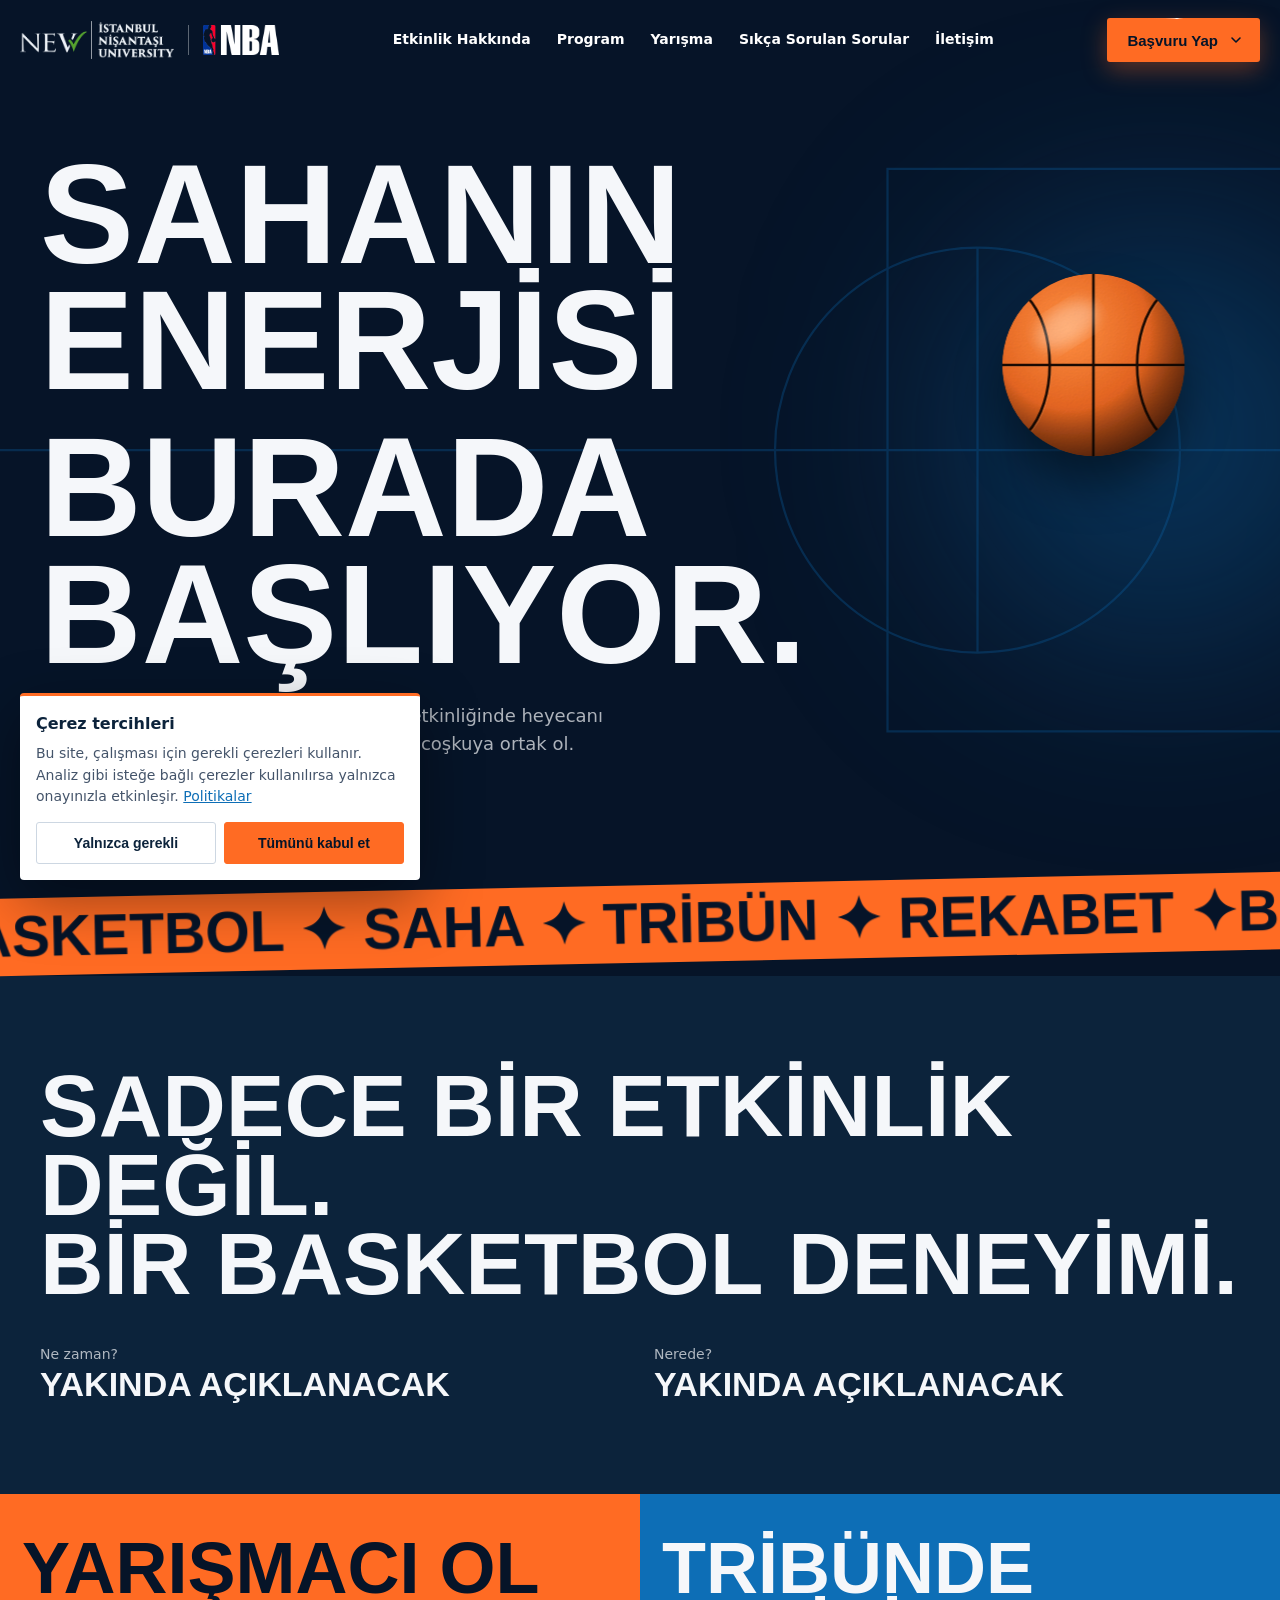
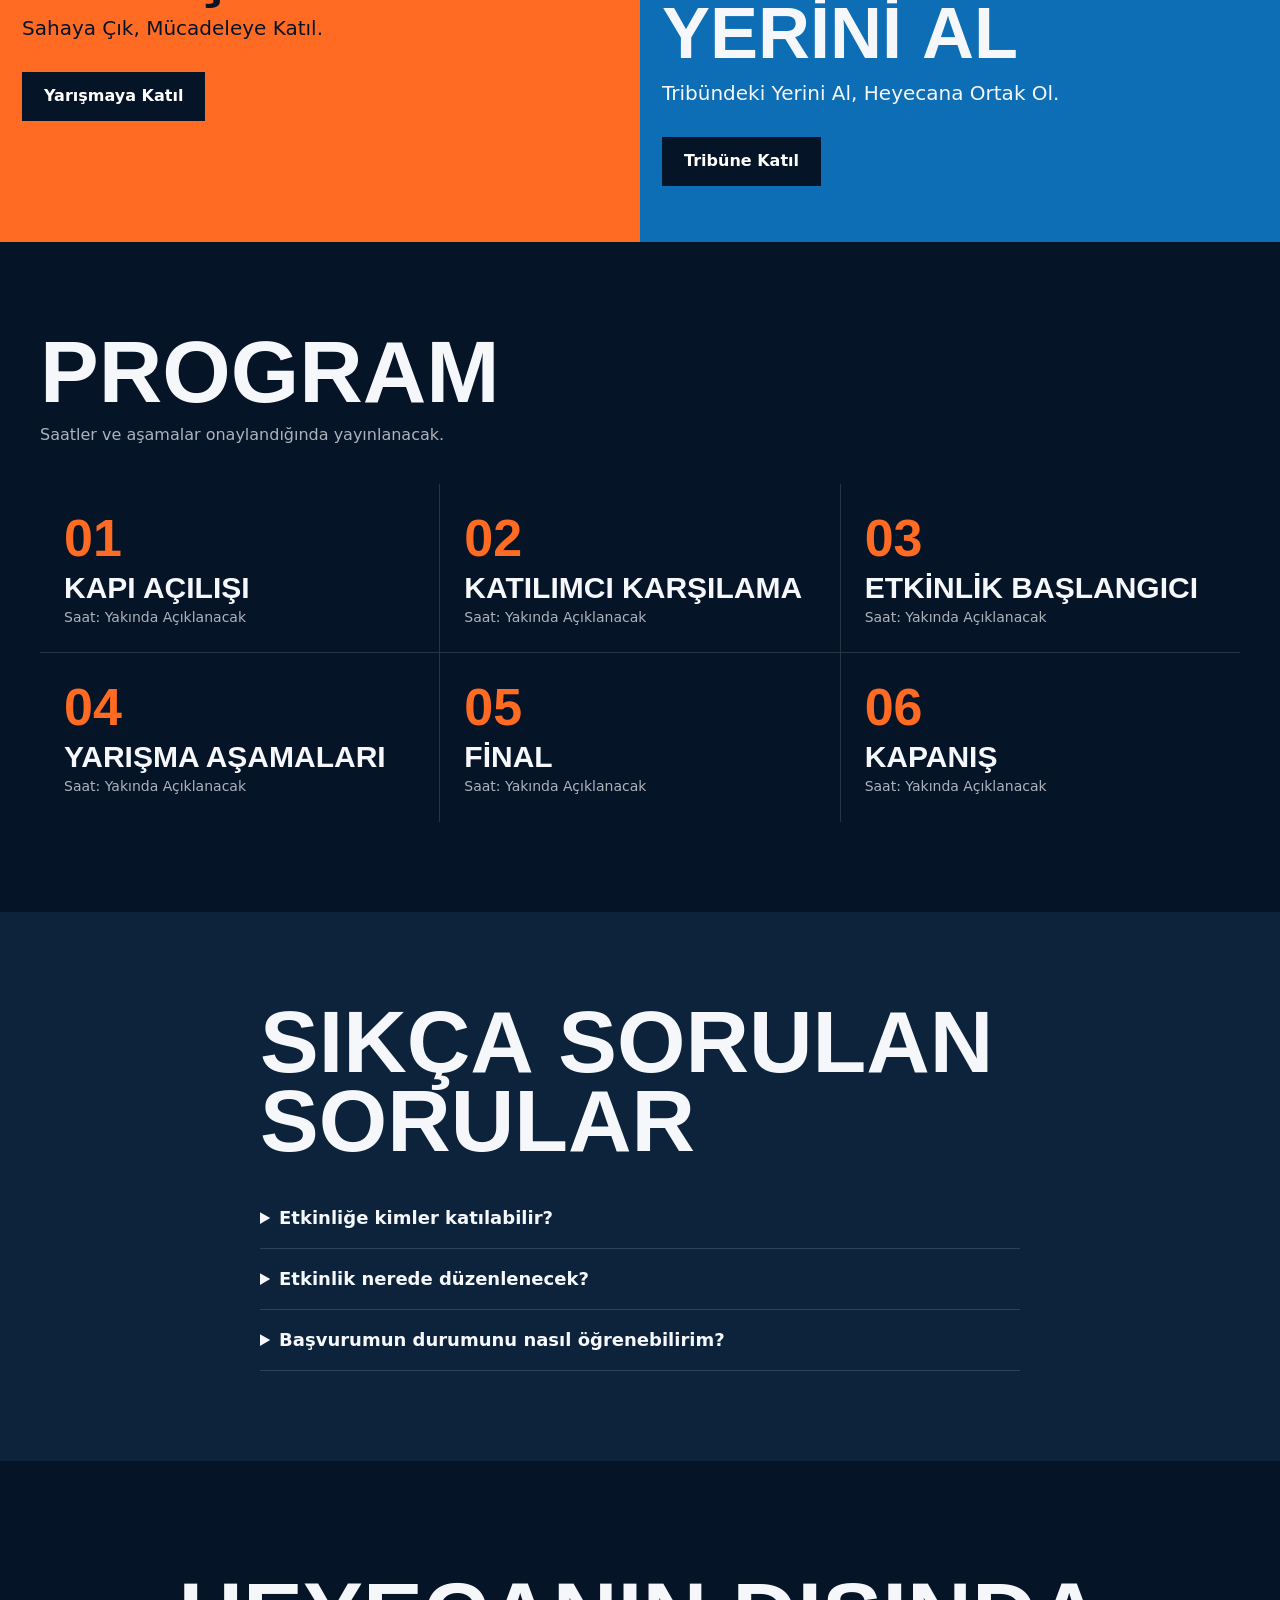
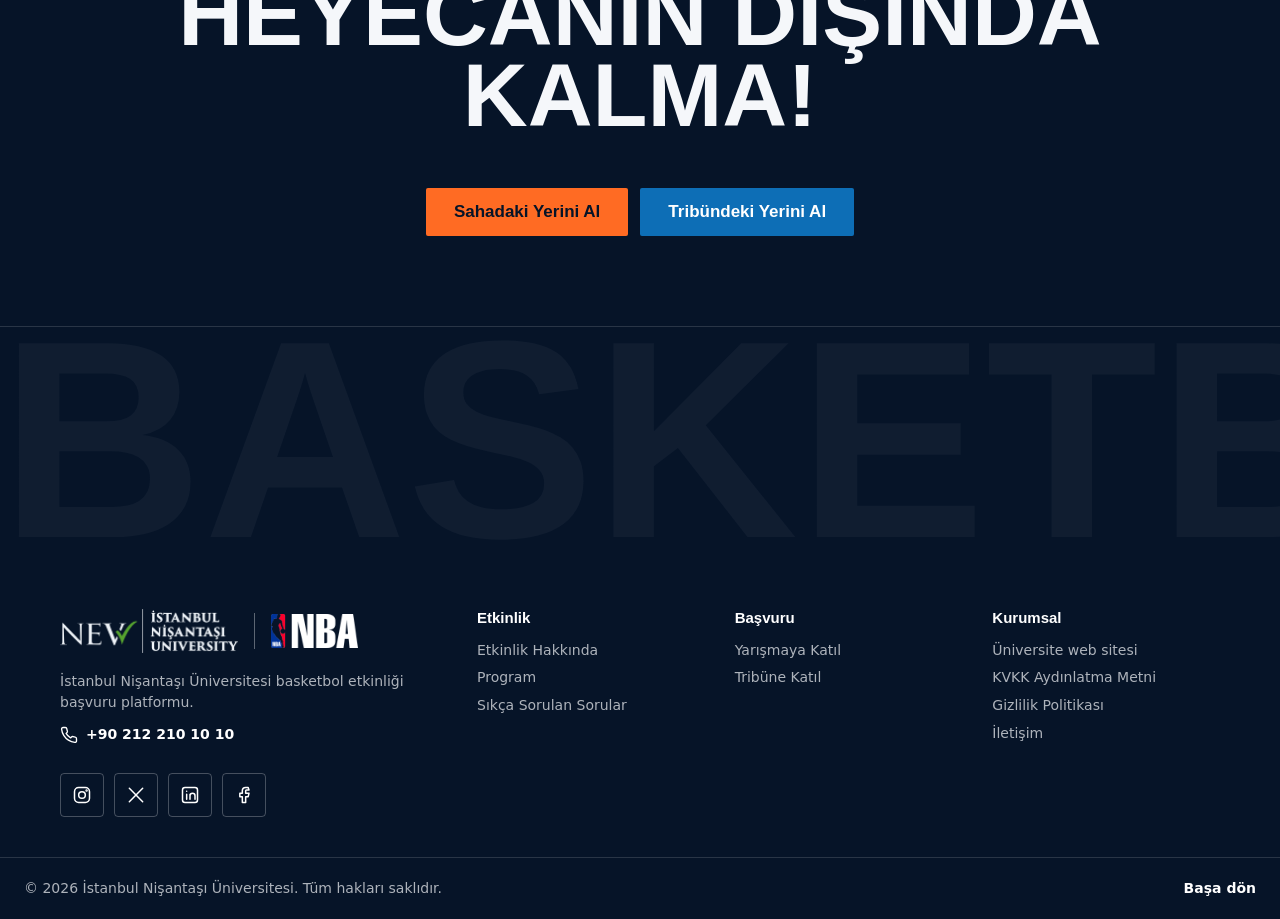
==== index.html @ cd094ea5 "Update index.html" ====
<!DOCTYPE html>
<html lang="tr">
  <head>
    <meta charset="utf-8">
    <meta name="viewport" content="width=device-width, initial-scale=1, viewport-fit=cover">
    <meta name="referrer" content="strict-origin-when-cross-origin">
    <meta http-equiv="Content-Security-Policy" content="default-src 'self'; base-uri 'self'; form-action 'self'; object-src 'none'; img-src 'self' data:; font-src 'self' data: https://fonts.gstatic.com; style-src 'self' 'unsafe-inline' https://fonts.googleapis.com; script-src 'self'; connect-src 'self'; upgrade-insecure-requests">
    <title>Nişantaşı Basketbol Etkinliği — Önizleme</title>
    <link rel="stylesheet" href="https://fonts.googleapis.com/css2?family=Barlow+Condensed:wght@700;800&family=Inter:wght@400;600&display=swap">
    <link rel="stylesheet" href="onizleme.css">
  </head>
  <body>
    <!-- Sayfa acilis animasyonu -->
    <div id="intro-loader" role="status" aria-live="polite">
      <div class="intro-content">
        <div class="intro-logos" aria-label="İstanbul Nişantaşı Üniversitesi ve NBA">
          <img data-lg="nu" alt="İstanbul Nişantaşı Üniversitesi">
          <span class="sep" aria-hidden="true"></span>
          <img data-lg="nba" alt="NBA">
        </div>
        <div id="intro-ball-stage"></div>
        <div class="intro-progress" aria-hidden="true"><span></span></div>
      </div>
    </div>
    <div id="pb"></div>
    <!-- Ust menu, logolar ve navigasyon -->
    <header id="h">
      <div class="brands"><a href="#" class="logo"><img src="[data-uri]" alt="İstanbul Nişantaşı Üniversitesi"></a><span class="sep" aria-hidden="true"></span><img class="nbal" src="[data-uri]" alt="NBA logosu"></div>
      <nav aria-label="Ana menü"><a href="#hakkinda">Etkinlik Hakkında</a><a href="#program">Program</a><a href="#katilim">Yarışma</a><a href="#sss">Sıkça Sorulan Sorular</a><a href="#iletisim">İletişim</a></nav>
      <div class="cta-w"><button class="cta-h" id="ch" aria-haspopup="true" aria-expanded="false">Başvuru Yap
        <svg viewBox="0 0 24 24" aria-hidden="true">
          <path d="m6 9 6 6 6-6"/>
        </svg></button>
        <div class="cta-m" id="cm" role="menu"><a href="#" role="menuitem" data-open="y"><b>Yarışmacı</b><span>Takımınla sahaya çık</span></a><a href="#" role="menuitem" data-open="t"><b>Tribün</b><span>Heyecana ortak ol</span></a></div>
      </div><button class="mb" id="mb" aria-label="Menüyü aç" aria-expanded="false">☰</button>
    </header>
    <div id="m"><a href="#hakkinda">Etkinlik Hakkında</a><a href="#program">Program</a><a href="#katilim">Yarışma</a><a href="#sss">Sıkça Sorulan Sorular</a><a href="#iletisim">İletişim</a>
      <div class="mcta"><a href="#" class="btn or" data-open="y">Yarışmaya Katıl</a><a href="#" class="btn bl" data-open="t">Tribüne Katıl</a></div>
    </div>
    <main>
      <!-- Hero alani ve ana basvuru cagirilari -->
      <section class="hero">
        <img class="hero-banner" src="./assets/basketball-banner.png" alt="" aria-hidden="true">
        <svg class="court" viewBox="0 0 1200 800" preserveAspectRatio="xMidYMid slice" fill="none" stroke="#0D6EB6" stroke-width="2" aria-hidden="true">
          <circle cx="900" cy="400" r="180"/>
          <path d="M0 400H1200M900 220V580M1200 150H820V650H1200"/>
        </svg>
        <div class="glow"></div>
        <div class="ball" id="ball" aria-hidden="true">
          <svg viewBox="0 0 200 200" width="100%" height="100%">
            <defs>
              <clipPath id="bc">
                <circle cx="100" cy="100" r="96"/>
              </clipPath>
              <radialGradient id="bgr" cx=".36" cy=".3" r=".85">
                <stop offset="0" stop-color="#f4893f"/>
                <stop offset=".5" stop-color="#d9601f"/>
                <stop offset="1" stop-color="#8c360b"/>
              </radialGradient>
              <radialGradient id="bsh" cx=".38" cy=".32" r=".78">
                <stop offset=".55" stop-color="#000" stop-opacity="0"/>
                <stop offset="1" stop-color="#000" stop-opacity=".62"/>
              </radialGradient>
              <filter id="peb" x="0" y="0" width="1" height="1">
                <feTurbulence type="fractalNoise" baseFrequency=".95" numOctaves="2" seed="3" result="n"/>
                <feDiffuseLighting in="n" surfaceScale="1.6" lighting-color="#fff" result="l">
                  <feDistantLight azimuth="225" elevation="58"/>
                </feDiffuseLighting>
                <feComposite in="l" in2="SourceGraphic" operator="arithmetic" k1="1.3" k2="0" k3="0" k4="0"/>
              </filter>
              <filter id="bbl"><feGaussianBlur stdDeviation="7"/></filter>
              <g id="sm" fill="none" stroke-linecap="round">
                <path d="M4 100H196M100 4V196M30 28C62 62 62 138 30 172M170 28C138 62 138 138 170 172"/>
              </g>
            </defs>
            <g clip-path="url(#bc)">
              <g id="bs">
                <circle cx="100" cy="100" r="96" fill="url(#bgr)" filter="url(#peb)"/>
                <use href="#sm" stroke="rgba(255,170,110,.25)" stroke-width="1.2" transform="translate(1.6 1.6)"/>
                <use href="#sm" stroke="#190a03" stroke-width="2.8"/>
              </g>
              <circle cx="100" cy="100" r="96" fill="url(#bsh)"/>
              <ellipse cx="72" cy="58" rx="36" ry="20" transform="rotate(-32 72 58)" fill="#fff" opacity=".3" filter="url(#bbl)"/>
            </g>
          </svg>
        </div>
        <div class="in">
          <h1><span><i>Sahanın enerjisi</i></span><span><i>burada başlıyor.</i></span></h1>
          <p class="sub">İstanbul Nişantaşı Üniversitesi basketbol etkinliğinde heyecanı paylaş, sahadaki yerini al veya tribündeki coşkuya ortak ol.</p>
          <div class="cta"><button class="btn or" data-open="y">Yarışmaya Katıl</button><button class="btn bl" data-open="t">Tribüne Katıl</button></div>
        </div>
      </section>
      <div class="mq" aria-hidden="true">
        <div id="mqt"></div>
      </div>
      <!-- Etkinlik bilgileri ve tarih/konum -->
      <section id="hakkinda" class="st" style="position:relative;overflow:hidden">
        <svg class="cl" viewBox="0 0 1200 600" preserveAspectRatio="xMidYMid slice" aria-hidden="true">
          <rect x="40" y="40" width="1120" height="520" pathLength="1600"/>
          <circle cx="600" cy="300" r="90" pathLength="1600"/>
          <path d="M600 40V560" pathLength="1600"/>
          <path d="M40 190H200V410H40M1160 190H1000V410H1160" pathLength="1600"/>
        </svg>
        <div class="in">
          <h2>Sadece bir etkinlik değil.<br>Bir basketbol deneyimi.</h2>
          <dl>
            <div>
              <dt>Ne zaman?</dt>
              <dd>Yakında Açıklanacak</dd>
            </div>
            <div>
              <dt>Nerede?</dt>
              <dd>Yakında Açıklanacak</dd>
            </div>
          </dl>
        </div>
      </section>
      <!-- Katilim secenekleri -->
      <section id="katilim" class="two"><a href="#" class="or" style="background:var(--hoop);color:var(--navy)" data-open="y">
        <h2>Yarışmacı ol</h2>
        <p>Sahaya Çık, Mücadeleye Katıl.</p><span class="b">Yarışmaya Katıl</span></a>
<a href="#" style="background:var(--brand)" data-open="t">
        <h2>Tribünde yerini al</h2>
        <p>Tribündeki Yerini Al, Heyecana Ortak Ol.</p><span class="b">Tribüne Katıl</span></a>
      </section>
      <!-- Etkinlik programi -->
      <section id="program">
        <div class="in">
          <h2>Program</h2>
          <p style="color:var(--mut);margin-top:12px">Saatler ve aşamalar onaylandığında yayınlanacak.</p>
          <ol id="tl"></ol>
        </div>
      </section>
      <!-- Sik sorulan sorular -->
      <section id="sss" class="st">
        <div class="in" style="max-width:760px">
          <h2 style="margin-bottom:28px">Sıkça sorulan sorular</h2>
          <details>
            <summary>Etkinliğe kimler katılabilir?</summary>
            <p>Katılım koşulları kesinleşince burada duyurulacak.</p>
          </details>
          <details>
            <summary>Etkinlik nerede düzenlenecek?</summary>
            <p>Yakında Açıklanacak.</p>
          </details>
          <details>
            <summary>Başvurumun durumunu nasıl öğrenebilirim?</summary>
            <p>Başvurunuzda verilen referans numarasıyla organizasyon ekibine ulaşabilirsiniz.</p>
          </details>
        </div>
      </section>
      <!-- Sayfa sonu basvuru cagirilari -->
      <section class="fin">
        <h2>Heyecanın dışında kalma!</h2>
        <div class="cta" style="justify-content:center;margin-top:30px"><button class="btn or" data-open="y">Sahadaki Yerini Al</button><button class="btn" style="background:var(--brand);color:#fff" data-open="t">Tribündeki Yerini Al</button></div>
      </section>
    </main>
    <!-- Iletisim, sosyal medya ve alt bilgi -->
    <footer id="iletisim">
      <p class="big" aria-hidden="true">Basketbol</p>
      <div class="fg">
        <div>
          <div class="fbrand"><img data-lg="nu" alt="İstanbul Nişantaşı Üniversitesi" style="height:44px"><span class="sep" aria-hidden="true"></span><img data-lg="nba" alt="NBA logosu" style="height:34px"></div>
          <p style="max-width:22rem">İstanbul Nişantaşı Üniversitesi basketbol etkinliği başvuru platformu.</p>
          <a class="phone-link" href="tel:+902122101010"><svg viewBox="0 0 24 24" aria-hidden="true"><path d="M22 16.92v3a2 2 0 0 1-2.18 2 19.79 19.79 0 0 1-8.63-3.07 19.5 19.5 0 0 1-6-6A19.79 19.79 0 0 1 2.12 4.2 2 2 0 0 1 4.11 2h3a2 2 0 0 1 2 1.72c.12.96.36 1.9.7 2.8a2 2 0 0 1-.45 2.11L8.09 9.91a16 16 0 0 0 6 6l1.27-1.27a2 2 0 0 1 2.11-.45c.9.34 1.84.58 2.8.7A2 2 0 0 1 22 16.92z"/></svg><span>+90 212 210 10 10</span></a>
          <div class="soc" id="soc" role="group" aria-label="Sosyal medya hesapları"></div>
        </div>
        <div>
          <h4>Etkinlik</h4>
          <ul>
            <li><a href="#hakkinda">Etkinlik Hakkında</a></li>
            <li><a href="#program">Program</a></li>
            <li><a href="#sss">Sıkça Sorulan Sorular</a></li>
          </ul>
        </div>
        <div>
          <h4>Başvuru</h4>
          <ul>
            <li><a href="#" data-open="y">Yarışmaya Katıl</a></li>
            <li><a href="#" data-open="t">Tribüne Katıl</a></li>
          </ul>
        </div>
        <div>
          <h4>Kurumsal</h4>
          <ul>
            <li><a href="https://www.nisantasi.edu.tr" target="_blank" rel="noopener noreferrer">Üniversite web sitesi</a></li>
            <li><a href="https://www.nisantasi.edu.tr/sayfa/kisisel-veriler-kvkk-921828" target="_blank" rel="noopener noreferrer">KVKK Aydınlatma Metni</a></li>
            <li><a href="https://www.nisantasi.edu.tr/sayfa/politikalar-759797" target="_blank" rel="noopener noreferrer">Gizlilik Politikası</a></li>
            <li><a href="https://www.nisantasi.edu.tr/sayfa/iletisim-822204" target="_blank" rel="noopener noreferrer">İletişim</a></li>
          </ul>
        </div>
      </div>
      <div class="cp"><span>© 2026 İstanbul Nişantaşı Üniversitesi. Tüm hakları saklıdır.</span><a href="#" class="up">Başa dön</a></div>
    </footer>
    <!-- Cerez tercih bildirimi -->
    <aside id="ck" role="dialog" aria-labelledby="ckt" hidden><b id="ckt">Çerez tercihleri</b>
      <p>Bu site, çalışması için gerekli çerezleri kullanır. Analiz gibi isteğe bağlı çerezler kullanılırsa yalnızca onayınızla etkinleşir. <a href="https://www.nisantasi.edu.tr/sayfa/politikalar-759797" target="_blank" rel="noopener noreferrer">Politikalar</a></p>
      <div class="ckb"><button id="ck-n" type="button">Yalnızca gerekli</button><button id="ck-a" type="button" class="p">Tümünü kabul et</button></div>
    </aside><script src="onizleme.js"></script>
  </body>
</html>
---- onizleme.css ----
:root {
  --navy: #061428;
  --steel: #0C233B;
  --brand: #0D6EB6;
  --hoop: #FF6B23;
  --paper: #F5F7FA;
  --bg: var(--navy);
  --fg: var(--paper);
  --mut: rgba(245,247,250,.7);
  --line: rgba(255,255,255,.14);
}

* {
  box-sizing: border-box;
  margin: 0;
}

html {
  scroll-behavior: smooth;
  overflow-x: clip;
}

body {
  background: var(--bg);
  color: var(--fg);
  font: 16px/1.55 Inter,system-ui,sans-serif;
  padding-top: env(safe-area-inset-top,0px);
  padding-bottom: env(safe-area-inset-bottom,0px);
}

h1,h2,h3,.d {
  font-family: "Barlow Condensed","Arial Narrow",sans-serif;
  font-weight: 800;
  text-transform: uppercase;
  line-height: .9;
}

a {
  color: inherit;
  text-decoration: none;
}

:focus-visible {
  outline: 3px solid var(--hoop);
  outline-offset: 3px;
}

header {
  position: fixed;
  inset: 0 0 auto;
  z-index: 50;
  padding: 18px 20px;
  display: flex;
  justify-content: space-between;
  align-items: center;
  transition: .3s;
}

header.s {
  background: rgba(6,20,40,.9);
  backdrop-filter: blur(10px);
  padding: 10px 20px;
  border-bottom: 1px solid var(--line);
}

.logo {
  font: 700 20px "Barlow Condensed",sans-serif;
  letter-spacing: .04em;
}

nav {
  display: none;
  gap: 26px;
  font-size: 14px;
  color: var(--mut);
}

nav a:hover {
  color: #fff;
}

.btn {
  display: inline-block;
  padding: 14px 28px;
  font-weight: 700;
  border: 0;
  cursor: pointer;
  font-size: 17px;
  transition: transform .2s;
  border-radius: 2px;
}

.btn:hover {
  transform: translateY(-3px);
}

.or {
  background: var(--hoop);
  color: var(--navy);
}

.bl {
  background: rgba(13,110,182,.25);
  border: 1px solid var(--brand);
  color: #fff;
}

.hb {
  display: none;
}

@media(min-width:900px) {
  nav {
    display: flex;
  }

  .hb {
    display: inline-block;
    padding: 10px 20px;
    font-size: 15px;
  }

  .mb {
    display: none;
  }
}

.mb {
  background: none;
  border: 0;
  color: #fff;
  font-size: 26px;
}

#m {
  position: fixed;
  inset: 60px 0 auto;
  background: var(--navy);
  padding: 10px 20px 20px;
  display: block;
  z-index: 49;
  opacity: 0;
  visibility: hidden;
  pointer-events: none;
  transform: translateX(28px);
  transition: opacity .24s ease, transform .3s cubic-bezier(.2,.8,.2,1), visibility .3s;
}

#m.o {
  opacity: 1;
  visibility: visible;
  pointer-events: auto;
  transform: translateX(0);
}

#m a {
  display: block;
  padding: 12px 0;
  font-size: 18px;
  border-bottom: 1px solid var(--line);
}

.hero {
  min-height: 100vh;
  position: relative;
  overflow: hidden;
  display: flex;
  align-items: flex-end;
  padding: 130px 20px 60px;
}

.hero svg.court {
  position: absolute;
  inset: 0;
  width: 100%;
  height: 100%;
  opacity: .28;
}

.court * {
  stroke-dasharray: 2400;
  stroke-dashoffset: 2400;
  animation: dr 3s .2s forwards;
}

@keyframes dr {
  to {
    stroke-dashoffset: 0;
  }
}

.glow {
  position: absolute;
  right: -90px;
  top: 25%;
  width: 420px;
  height: 420px;
  border-radius: 50%;
  background: rgba(13,110,182,.35);
  filter: blur(110px);
}

.ball {
  position: absolute;
  right: 8%;
  top: 22%;
  width: 250px;
  height: 250px;
  border-radius: 50%;
  background: radial-gradient(circle at 32% 28%,#ff9a5c,#FF6B23 46%,#b8420f);
  box-shadow: inset -30px -30px 60px rgba(0,0,0,.45),0 40px 80px rgba(255,107,35,.25);
  animation: fl 7s ease-in-out infinite;
  display: none;
}

.ball svg {
  width: 100%;
  height: 100%;
}

@keyframes fl {
  50% {
    transform: translateY(-22px) rotate(8deg);
  }
}

@media(min-width:760px) {
  .ball {
    display: block;
  }
}

.in {
  max-width: 1200px;
  margin: 0 auto;
  width: 100%;
  position: relative;
}

h1 {
  font-size: clamp(3rem,11vw,9rem);
}

h1 span {
  display: block;
  overflow: hidden;
}

h1 span i {
  display: block;
  font-style: normal;
  transform: translateY(105%);
  animation: up .9s cubic-bezier(.2,.8,.2,1) forwards;
}

h1 span:nth-child(2) i {
  animation-delay: .15s;
}

@keyframes up {
  to {
    transform: none;
  }
}

.sub {
  max-width: 36rem;
  margin: 24px 0 32px;
  font-size: 18px;
  color: var(--mut);
}

.cta {
  display: flex;
  gap: 12px;
  flex-wrap: wrap;
}

section {
  padding: 90px 20px;
}

.st {
  background: var(--steel);
}

h2 {
  font-size: clamp(2.4rem,7vw,5.5rem);
}

dl {
  display: grid;
  gap: 28px;
  margin-top: 40px;
}

@media(min-width:760px) {
  dl {
    grid-template-columns: 1fr 1fr;
  }
}

dt {
  color: var(--mut);
  font-size: 14px;
}

dd {
  font: 800 34px "Barlow Condensed",sans-serif;
  text-transform: uppercase;
}

.two {
  display: grid;
  padding: 0;
}

@media(min-width:760px) {
  .two {
    grid-template-columns: 1fr 1fr;
  }
}

.two a {
  padding: 42px 22px 56px;
  display: block;
  transition: filter .3s;
}

.two a:hover {
  filter: brightness(1.1);
}

.two h2 {
  font-size: clamp(2.6rem,6vw,4.5rem);
}

.two p {
  font-size: 20px;
  margin: 12px 0 28px;
}

.two .b {
  display: inline-block;
  background: var(--navy);
  color: #fff;
  padding: 12px 22px;
  font-weight: 700;
  transition: transform .25s;
}

.two a:hover .b {
  transform: translateX(10px);
}

ol {
  list-style: none;
  padding: 0;
  display: grid;
  gap: 1px;
  background: var(--line);
  margin-top: 36px;
}

@media(min-width:760px) {
  ol {
    grid-template-columns: repeat(3,1fr);
  }
}

li.t {
  background: var(--navy);
  padding: 24px;
  opacity: 0;
  transform: translateY(28px);
  transition: .6s;
}

li.t.v {
  opacity: 1;
  transform: none;
}

li.t b {
  font: 800 52px "Barlow Condensed",sans-serif;
  color: var(--hoop);
}

li.t h3 {
  font-size: 30px;
  margin: 6px 0;
}

li.t p {
  color: var(--mut);
  font-size: 14px;
}

details {
  border-bottom: 1px solid var(--line);
  padding: 16px 0;
}

summary {
  cursor: pointer;
  font-size: 18px;
  font-weight: 600;
}

details p {
  color: var(--mut);
  margin-top: 10px;
}

.fin {
  text-align: center;
}

.fin h2 {
  font-size: clamp(3rem,9vw,8rem);
}

footer {
  border-top: 1px solid var(--line);
  overflow: hidden;
}

footer .big {
  font: 800 22vw/.8 "Barlow Condensed",sans-serif;
  color: rgba(255,255,255,.04);
  white-space: nowrap;
  text-transform: uppercase;
}

.fg {
  display: grid;
  gap: 30px;
  padding: 48px 20px;
  max-width: 1200px;
  margin: auto;
  color: var(--mut);
  font-size: 14px;
}

@media(min-width:760px) {
  .fg {
    grid-template-columns: repeat(3,1fr);
  }
}

.fg li {
  list-style: none;
  margin: 6px 0;
}

.cp {
  text-align: center;
  padding: 22px;
  border-top: 1px solid var(--line);
  color: var(--mut);
  font-size: 14px;
}

dialog {
  background: var(--steel);
  color: var(--fg);
  border: 1px solid var(--brand);
  padding: 28px;
  width: min(560px,92vw);
  max-height: 92vh;
  overflow: auto;
}

dialog::backdrop {
  background: rgba(0,0,0,.7);
}

dialog h2 {
  font-size: 42px;
  margin-bottom: 6px;
}

form {
  display: grid;
  gap: 12px;
  margin-top: 16px;
}

label {
  font-size: 14px;
  color: var(--mut);
}

input:not([type=checkbox]) {
  width: 100%;
  padding: 12px;
  background: var(--navy);
  border: 1px solid rgba(255,255,255,.25);
  color: #fff;
  font-size: 16px;
  margin-top: 4px;
}

.er {
  color: var(--hoop);
  font-size: 13px;
  min-height: 0;
}

.note {
  border: 1px solid var(--hoop);
  padding: 10px;
  font-size: 14px;
  color: var(--hoop);
}

@media(prefers-reduced-motion:reduce) {
  * {
    animation: none!important;
    transition: none!important;
  }

  h1 span i {
    transform: none;
  }

  .court * {
    stroke-dashoffset: 0;
  }

  li.t {
    opacity: 1;
    transform: none;
  }
}

.logo {
  display: block;
  background: #fff;
  padding: 6px 12px;
  border-radius: 2px;
  font: inherit;
}

.logo img {
  height: 32px;
  width: auto;
  display: block;
}

.plate {
  display: inline-block;
  background: #fff;
  padding: 8px 14px;
  border-radius: 2px;
  vertical-align: middle;
}

.plate img {
  width: auto;
  display: block;
}

.hero {
  background-size: cover;
  background-position: center;
}

.hero::before {
  content: "";
  position: absolute;
  inset: 0 0 auto;
  height: clamp(340px,36vw,560px);
  background: url("Havada Muhteşem Smaç Anı.png") center 35% / cover no-repeat;
  -webkit-mask-image: linear-gradient(#000 55%,transparent);
  mask-image: linear-gradient(#000 55%,transparent);
}

.logo,.plate {
  background: none!important;
  padding: 0!important;
}

.logo img {
  height: 38px;
}

#pb {
  position: fixed;
  top: 0;
  left: 0;
  right: 0;
  height: 3px;
  background: var(--hoop);
  transform-origin: 0 50%;
  transform: scaleX(0);
  z-index: 60;
}

#ball {
  position: fixed;
  left: 0;
  top: 0;
  right: auto;
  animation: none;
  z-index: 30;
  width: 190px;
  height: 190px;
  pointer-events: none;
  will-change: transform;
}

.hero::before {
  transform: translate3d(0,var(--py,0px),0) scale(1.1);
}

.sp .w {
  display: inline-block;
  overflow: hidden;
  vertical-align: top;
  padding-bottom: .06em;
}

.sp .w i {
  display: inline-block;
  font-style: normal;
  transform: translateY(112%) rotate(5deg);
  transition: transform .9s cubic-bezier(.2,.8,.2,1);
  transition-delay: calc(var(--i)*70ms);
}

.sp.v .w i {
  transform: none;
}

.mq {
  overflow: hidden;
  background: var(--hoop);
  color: var(--navy);
  padding: 10px 0;
  transform: rotate(-1.2deg) scale(1.02);
  margin: -14px 0 14px;
  position: relative;
  z-index: 5;
}

.mq div {
  display: flex;
  white-space: nowrap;
  font: 800 clamp(28px,5vw,56px)/1 "Barlow Condensed",sans-serif;
  text-transform: uppercase;
  will-change: transform;
}

.cl {
  position: absolute;
  inset: 0;
  width: 100%;
  height: 100%;
  opacity: .3;
  stroke: #0D6EB6;
  stroke-width: 2;
  fill: none;
}

.cl * {
  stroke-dasharray: 1600;
  stroke-dashoffset: 1600;
}

@media(prefers-reduced-motion:reduce) {
  .sp .w i {
    transform: none;
  }

}

nav a {
  color: #fff;
  font-weight: 600;
}

nav a:hover {
  color: var(--hoop);
}

#ball {
  background: none!important;
  box-shadow: none!important;
  border-radius: 0!important;
  filter: drop-shadow(0 28px 24px rgba(0,0,0,.45));
}

.fd {
  padding: 0;
  border: 0;
  background: #fff;
  color: #0C233B;
  width: min(940px,94vw);
  max-height: 92vh;
  overflow: hidden;
  border-radius: 6px;
  box-shadow: 0 40px 100px rgba(0,0,0,.5);
}

.fd::backdrop {
  background: rgba(6,20,40,.78);
  backdrop-filter: blur(4px);
}

.fd[open] {
  display: grid;
  grid-template-columns: 1fr;
  animation: pop .35s cubic-bezier(.2,.8,.2,1);
}

@keyframes pop {
  from {
    opacity: 0;
    transform: translateY(24px) scale(.98);
  }
}

@media(min-width:800px) {
  .fd[open] {
    grid-template-columns: 300px 1fr;
  }
}

.fa {
  display: none;
  background: var(--navy);
  color: #fff;
  padding: 32px 26px;
  position: relative;
  overflow: hidden;
  border-top: 5px solid var(--hoop);
}

.fa.t {
  border-top-color: var(--brand);
}

.fa::after {
  content: "";
  position: absolute;
  width: 320px;
  height: 320px;
  border-radius: 50%;
  border: 2px solid rgba(255,255,255,.08);
  right: -160px;
  bottom: -110px;
  box-shadow: 0 0 0 40px rgba(255,255,255,.03);
}

@media(min-width:800px) {
  .fa {
    display: block;
  }
}

.fa img {
  height: 38px;
  width: auto;
  display: block;
  margin-bottom: 36px;
}

.fa ul {
  list-style: none;
  padding: 0;
  display: grid;
  gap: 18px;
  font-size: 15px;
  color: rgba(255,255,255,.85);
}

.fa li {
  padding-left: 16px;
  border-left: 2px solid var(--hoop);
}

.fa.t li {
  border-left-color: var(--brand);
}

.fb {
  padding: 30px 30px 26px;
  overflow: auto;
  max-height: 92vh;
  position: relative;
}

.fd h2 {
  font-size: 44px;
  margin: 0 0 4px;
  color: #0C233B;
}

.fsub {
  color: #5b6b7d;
  margin-bottom: 6px;
}

.fx {
  position: absolute;
  top: 14px;
  right: 14px;
  width: 36px;
  height: 36px;
  border: 0;
  background: #eef2f6;
  color: #0C233B;
  border-radius: 4px;
  cursor: pointer;
  font-size: 15px;
}

.fx:hover {
  background: #dde5ee;
}

.fd form {
  display: grid;
  gap: 6px;
  margin: 0;
}

.fd fieldset {
  border: 0;
  border-top: 1px solid #e3e9f0;
  margin: 12px 0 0;
  padding: 14px 0 0;
  display: grid;
  gap: 14px;
}

@media(min-width:560px) {
  .fd fieldset {
    grid-template-columns: 1fr 1fr;
  }
}

.fd legend {
  font: 600 14px Inter,sans-serif;
  color: #0D6EB6;
  padding: 0 10px 0 0;
}

.fl.full {
  grid-column: 1/-1;
}

.fd label {
  font-size: 14px;
  font-weight: 600;
  color: #0C233B;
}

.fl label {
  display: block;
  margin-bottom: 6px;
}

.fd input:not([type=checkbox]) {
  width: 100%;
  margin: 0;
  padding: 12px 14px;
  background: #fff;
  color: #0C233B;
  border: 1px solid #cdd7e2;
  border-radius: 4px;
  font-size: 16px;
  transition: border-color .2s,box-shadow .2s;
}

.fd input:not([type=checkbox]):focus {
  outline: 0;
  border-color: #0D6EB6;
  box-shadow: 0 0 0 4px rgba(13,110,182,.16);
}

.fl.bad input {
  border-color: #d93025;
  box-shadow: 0 0 0 4px rgba(217,48,37,.1);
}

.fl.ok input {
  border-color: #1e8e3e;
}

.em {
  display: block;
  color: #d93025;
  font-size: 13px;
  min-height: 0;
  margin-top: 4px;
}

.em:empty {
  display: none;
}

.kv {
  display: flex;
  gap: 10px;
  align-items: flex-start;
  font-weight: 400!important;
  font-size: 14px;
  margin-top: 10px;
}

.kv input {
  width: 20px;
  height: 20px;
  margin-top: 1px;
  accent-color: #0D6EB6;
}

.go {
  margin-top: 12px;
  border: 0;
  background: var(--hoop);
  color: var(--navy);
  font: 700 17px Inter,sans-serif;
  padding: 15px;
  border-radius: 4px;
  cursor: pointer;
  transition: filter .2s,transform .2s;
}

#d-t .go {
  background: var(--brand);
  color: #fff;
}

.go:hover {
  filter: brightness(1.08);
  transform: translateY(-2px);
}

.st2 {
  color: #1e8e3e;
  font-size: 14px;
}

.st2:empty {
  display: none;
}

.pv {
  font-size: 12.5px;
  color: #7a8896;
  text-align: center;
}

.fd[open] {
  display: block;
  margin: auto;
  width: min(640px,94vw);
  border-top: 5px solid var(--hoop);
}

.fd.t[open] {
  border-top-color: var(--brand);
}

.pg {
  height: 3px;
  background: #e8eef5;
}

.pg i {
  display: block;
  height: 100%;
  width: 0;
  background: var(--hoop);
  transition: width .4s;
}

.fd.t .pg i {
  background: var(--brand);
}

.fb {
  padding: 28px 32px 26px;
  max-height: calc(92vh - 8px);
}

.fd h2 {
  font-size: 48px;
}

.fd h2::after {
  content: "";
  display: block;
  width: 48px;
  height: 4px;
  background: var(--hoop);
  margin-top: 10px;
}

.fd.t h2::after {
  background: var(--brand);
}

.iw {
  position: relative;
}

.iw svg {
  position: absolute;
  left: 13px;
  top: 50%;
  width: 18px;
  height: 18px;
  transform: translateY(-50%);
  fill: none;
  stroke: #8a98a8;
  stroke-width: 1.8;
  stroke-linecap: round;
  stroke-linejoin: round;
  pointer-events: none;
  transition: stroke .2s;
}

.iw:focus-within svg {
  stroke: #0D6EB6;
}

.fd .iw input:not([type=checkbox]) {
  padding-left: 42px;
  height: 48px;
}

.rq {
  color: #d93025;
  margin-left: 3px;
}

.kv {
  border: 1px solid #e3e9f0;
  background: #f7f9fc;
  border-radius: 4px;
  padding: 13px 14px;
  cursor: pointer;
}

.go {
  display: flex;
  align-items: center;
  justify-content: center;
  gap: 10px;
  width: 100%;
  height: 52px;
}

.go:disabled {
  opacity: .85;
  cursor: wait;
}

.sp2 {
  display: none;
  width: 18px;
  height: 18px;
  border: 2.5px solid currentColor;
  border-right-color: transparent;
  border-radius: 50%;
  animation: spin .7s linear infinite;
}

.go.ld .sp2 {
  display: inline-block;
}

@keyframes spin {
  to {
    transform: rotate(360deg);
  }
}

.fd form .st2 {
  background: #eaf6ee;
  border: 1px solid #bfe0c8;
  padding: 10px 12px;
  border-radius: 4px;
}

.fd form.is-success > :not(.success-panel) {
  display: none;
}

.fd.is-success .fb > h2,
.fd.is-success .fb > .fsub {
  display: none;
}

.success-panel[hidden] {
  display: none;
}

.success-panel {
  display: grid;
  justify-items: center;
  gap: 12px;
  padding: 30px 12px 24px;
  text-align: center;
  animation: success-panel-in .45s cubic-bezier(.2,.8,.2,1) both;
}

.success-icon {
  display: grid;
  place-items: center;
  width: 64px;
  height: 64px;
  border: 2px solid #1e8e3e;
  border-radius: 50%;
  color: #1e8e3e;
  font-size: 34px;
  line-height: 1;
  animation: success-icon-in .5s cubic-bezier(.2,.8,.2,1) both;
}

.success-icon svg {
  width: 34px;
  height: 34px;
  fill: none;
  stroke: currentColor;
  stroke-width: 2.4;
  stroke-linecap: round;
  stroke-linejoin: round;
}

.success-icon path {
  stroke-dasharray: 24;
  stroke-dashoffset: 24;
  animation: success-check-in .38s .18s ease-out forwards;
}

.success-panel h3 {
  margin: 4px 0 0;
  color: #0C233B;
  font: 700 23px/1.2 Inter,sans-serif;
}

.success-panel p {
  max-width: 34rem;
  margin: 0;
  color: #5b6b7d;
  font-size: 14px;
}

@keyframes success-panel-in {
  from { opacity: 0; transform: translateY(12px); }
  to { opacity: 1; transform: translateY(0); }
}

@keyframes success-icon-in {
  0% { opacity: 0; transform: scale(.5); }
  70% { opacity: 1; transform: scale(1.12); }
  100% { transform: scale(1); }
}

@keyframes success-check-in {
  to { stroke-dashoffset: 0; }
}

@media(max-width:560px) {
  .fb {
    padding: 24px 18px;
  }

  .fd h2 {
    font-size: 38px;
  }
}

.brands {
  display: flex;
  align-items: center;
  gap: 14px;
}

.sep {
  width: 1px;
  height: 30px;
  background: rgba(255,255,255,.35);
}

.nbal {
  height: 30px;
  width: auto;
  display: block;
}

@media(max-width:520px) {
  .logo img {
    height: 27px;
  }

  .nbal {
    height: 21px;
  }

  .brands {
    gap: 9px;
  }

  .sep {
    height: 22px;
  }
}

.fg {
  padding: 56px 20px 40px;
}

@media(min-width:760px) {
  .fg {
    grid-template-columns: 1.7fr 1fr 1fr 1fr;
  }
}

.fg h4 {
  font: 700 15px Inter,sans-serif;
  color: #fff;
  margin-bottom: 14px;
}

.fg ul {
  margin: 0;
  padding: 0;
  list-style: none;
}

.fg a {
  transition: color .2s;
}

.fg a:hover {
  color: var(--hoop);
}

.phone-link {
  display: inline-flex;
  align-items: center;
  gap: 8px;
  margin-top: 10px;
  color: #fff;
  font-weight: 600;
}

.phone-link svg {
  width: 18px;
  height: 18px;
  fill: none;
  stroke: currentColor;
  stroke-width: 1.8;
  stroke-linecap: round;
  stroke-linejoin: round;
}

.fbrand {
  display: flex;
  align-items: center;
  gap: 16px;
  margin-bottom: 18px;
}

.fbrand img {
  width: auto;
  display: block;
}

.fbrand .sep {
  height: 36px;
}

.soc {
  display: flex;
  gap: 10px;
  margin-top: 22px;
  flex-wrap: wrap;
}

.so {
  width: 44px;
  height: 44px;
  display: grid;
  place-items: center;
  border: 1px solid rgba(255,255,255,.25);
  border-radius: 4px;
  color: #fff;
  transition: background .25s,transform .25s,border-color .25s;
}

.so svg {
  width: 20px;
  height: 20px;
  fill: none;
  stroke: currentColor;
  stroke-width: 1.8;
  stroke-linecap: round;
  stroke-linejoin: round;
}

a.so:hover {
  background: var(--hoop);
  border-color: var(--hoop);
  color: var(--navy)!important;
  transform: translateY(-3px);
}

.so.off {
  opacity: .55;
  cursor: default;
}

.cp {
  display: flex;
  justify-content: space-between;
  align-items: center;
  flex-wrap: wrap;
  gap: 12px;
  padding: 20px 24px;
}

.up {
  font-weight: 600;
  color: #fff;
}

.up:hover {
  color: var(--hoop);
}

h1 span {
  padding: .14em 0 .2em;
  margin: -.14em 0 -.2em;
}

.sp .w {
  padding: .14em .05em .2em;
  margin: -.14em -.05em -.2em;
}

footer .big {
  text-align: center;
}

.cta-w {
  display: none;
  position: relative;
}

@media(min-width:900px) {
  .cta-w {
    display: block;
  }
}

.cta-h {
  display: flex;
  align-items: center;
  gap: 10px;
  height: 44px;
  padding: 0 16px 0 20px;
  border: 0;
  background: var(--hoop);
  color: var(--navy);
  font: 700 15px Inter,sans-serif;
  border-radius: 3px;
  cursor: pointer;
  position: relative;
  overflow: hidden;
  box-shadow: 0 8px 24px rgba(255,107,35,.35);
  transition: transform .2s,box-shadow .2s;
}

.cta-h::before {
  content: "";
  position: absolute;
  inset: 0;
  background: linear-gradient(100deg,transparent 30%,rgba(255,255,255,.45) 50%,transparent 70%);
  transform: translateX(-120%);
  transition: transform .6s;
}

.cta-h:hover {
  transform: translateY(-2px);
  box-shadow: 0 12px 30px rgba(255,107,35,.5);
}

.cta-h:hover::before {
  transform: translateX(120%);
}

.cta-h svg {
  position: relative;
  width: 16px;
  height: 16px;
  stroke: currentColor;
  fill: none;
  stroke-width: 2.4;
  stroke-linecap: round;
  stroke-linejoin: round;
  transition: transform .25s;
}

.cta-h[aria-expanded=true] svg {
  transform: rotate(180deg);
}

@property --cta-light-angle {
  syntax: "<angle>";
  inherits: false;
  initial-value: 0deg;
}

.cta-h::after {
  content: "";
  position: absolute;
  inset: 0;
  padding: 1px;
  border-radius: inherit;
  background: conic-gradient(from var(--cta-light-angle),transparent 0deg 300deg,rgba(255,255,255,.08) 320deg,rgba(255,255,255,.48) 337deg,#fff 343deg,rgba(255,255,255,.28) 351deg,transparent 360deg);
  mask: linear-gradient(#000 0 0) content-box,linear-gradient(#000 0 0);
  -webkit-mask: linear-gradient(#000 0 0) content-box,linear-gradient(#000 0 0);
  -webkit-mask-composite: xor;
  mask-composite: exclude;
  pointer-events: none;
  animation: cta-border-light 4.8s linear infinite;
}

@keyframes cta-border-light {
  to { --cta-light-angle: 360deg; }
}

@media(prefers-reduced-motion:reduce) {
  .cta-h::after {
    animation: none;
  }
}

.cta-m {
  position: absolute;
  right: 0;
  top: calc(100% + 10px);
  width: 280px;
  background: #fff;
  color: #0C233B;
  border-radius: 4px;
  padding: 6px;
  box-shadow: 0 24px 60px rgba(0,0,0,.45);
  opacity: 0;
  visibility: hidden;
  transform: translateY(-8px);
  transition: opacity .2s,transform .2s,visibility .2s;
}

.cta-m.o {
  opacity: 1;
  visibility: visible;
  transform: none;
}

.cta-m a {
  display: block;
  padding: 12px 14px;
  border-radius: 3px;
  border-left: 3px solid var(--hoop);
  transition: background .15s;
}

.cta-m a+a {
  border-left-color: var(--brand);
}

.cta-m a:hover {
  background: #f1f5f9;
}

.cta-m b {
  display: block;
  font-size: 15px;
}

.cta-m span {
  font-size: 13px;
  color: #5b6b7d;
}

.mcta {
  display: grid;
  gap: 10px;
  padding-top: 14px;
}

#m .mcta a {
  padding: 14px;
  text-align: center;
  border: 0;
  font-size: 17px;
}

#ck {
  position: fixed;
  left: 20px;
  bottom: calc(20px + env(safe-area-inset-bottom,0px));
  width: min(400px,calc(100vw - 24px));
  background: #fff;
  color: #0C233B;
  border-top: 3px solid var(--hoop);
  border-radius: 4px;
  padding: 16px;
  box-shadow: 0 20px 60px rgba(0,0,0,.4);
  z-index: 70;
  opacity: 0;
  transform: translateY(24px);
  transition: opacity .5s,transform .5s;
}

#ck.show {
  opacity: 1;
  transform: none;
}

#ck[hidden] {
  display: none;
}

#ck b {
  font-size: 16px;
}

#ck p {
  font-size: 14px;
  color: #44546a;
  margin: 6px 0 14px;
}

#ck a {
  color: #0D6EB6;
  text-decoration: underline;
}

.ckb {
  display: flex;
  gap: 8px;
  flex-wrap: wrap;
}

.ckb button {
  flex: 1;
  min-width: 130px;
  height: 42px;
  border-radius: 3px;
  cursor: pointer;
  font: 600 14px Inter,sans-serif;
  border: 1px solid #cdd7e2;
  background: #fff;
  color: #0C233B;
}

.ckb button:hover {
  background: #f1f5f9;
}

.ckb .p {
  background: var(--hoop);
  border-color: var(--hoop);
  color: var(--navy);
}

.ckb .p:hover {
  background: var(--hoop);
  filter: brightness(1.07);
}

@media(max-width:520px) {
  #ck {
    left: 12px;
    bottom: calc(12px + env(safe-area-inset-bottom,0px));
  }
}

html.is-loading,
html.is-loading body {
  overflow: hidden;
}

#intro-loader {
  position: fixed;
  inset: 0;
  z-index: 100;
  display: grid;
  place-items: center;
  background: var(--navy);
  color: var(--paper);
  opacity: 1;
  visibility: visible;
  transition: opacity .55s ease, visibility .55s ease;
}

#intro-loader.is-hidden {
  opacity: 0;
  visibility: hidden;
  pointer-events: none;
}

.intro-content {
  display: grid;
  justify-items: center;
  gap: 18px;
  width: min(360px, 88vw);
  text-align: center;
}

.intro-logos {
  display: flex;
  align-items: center;
  justify-content: center;
  gap: 16px;
  min-height: 48px;
}

.intro-logos img {
  display: block;
  width: auto;
  height: 38px;
  object-fit: contain;
}

.intro-logos .sep {
  height: 32px;
}

#intro-ball-stage {
  position: relative;
  width: 200px;
  height: 200px;
}

#intro-ball-stage #ball {
  display: block;
  position: absolute;
  top: 50%;
  left: 50%;
  width: 160px;
  height: 160px;
  transform: translate(-50%, -50%);
  animation: intro-bounce 1.1s ease-in-out infinite;
}

.intro-progress {
  width: 150px;
  height: 3px;
  overflow: hidden;
  background: rgba(255,255,255,.16);
}

.intro-progress span {
  display: block;
  width: 42%;
  height: 100%;
  background: var(--hoop);
  animation: intro-progress 1.1s ease-in-out infinite;
}

@keyframes intro-bounce {
  0%, 100% { transform: translate(-50%, -50%) translateY(0) rotate(-7deg); }
  50% { transform: translate(-50%, -50%) translateY(-16px) rotate(7deg); }
}

@keyframes intro-progress {
  0% { transform: translateX(-110%); }
  100% { transform: translateX(250%); }
}

@media(prefers-reduced-motion:reduce) {
  #intro-ball-stage #ball,
  .intro-progress span {
    animation: none;
  }
}

.error-page {
  min-height: 100vh;
  display: grid;
  align-items: center;
  background-image: linear-gradient(90deg,rgba(6,20,40,.94),rgba(6,20,40,.72) 55%,rgba(6,20,40,.3)),url("Havada Muhteşem Smaç Anı.png");
  background-position: center 36%;
  background-size: cover;
}

.error-content {
  width: min(1200px,100%);
  margin: 0 auto;
  padding: 64px 24px;
}

.error-brand {
  display: flex;
  align-items: center;
  gap: 16px;
  width: max-content;
  margin-bottom: 48px;
}

.error-brand img {
  display: block;
  width: auto;
  object-fit: contain;
}

.error-university-logo {
  height: 42px;
  max-width: min(48vw, 180px);
}

.error-nba-logo {
  height: 38px;
  max-width: 100px;
}

.error-logo-divider {
  width: 1px;
  height: 32px;
  background: rgba(255,255,255,.4);
}

.error-code {
  color: var(--hoop);
  font: 800 160px/.78 "Barlow Condensed",sans-serif;
}

.error-content h1 {
  max-width: 12ch;
  margin: 20px 0 16px;
  font-size: 54px;
  line-height: .95;
}

.error-description {
  max-width: 34rem;
  margin-bottom: 28px;
  color: var(--mut);
  font-size: 18px;
}

.error-home {
  display: inline-flex;
  align-items: center;
}

@media(max-width:600px) {
  .error-content {
    padding: 40px 24px;
  }

  .error-brand {
    margin-bottom: 64px;
  }

  .error-code {
    font-size: 112px;
  }

  .error-content h1 {
    font-size: 40px;
  }

  .error-description {
    font-size: 16px;
  }
}
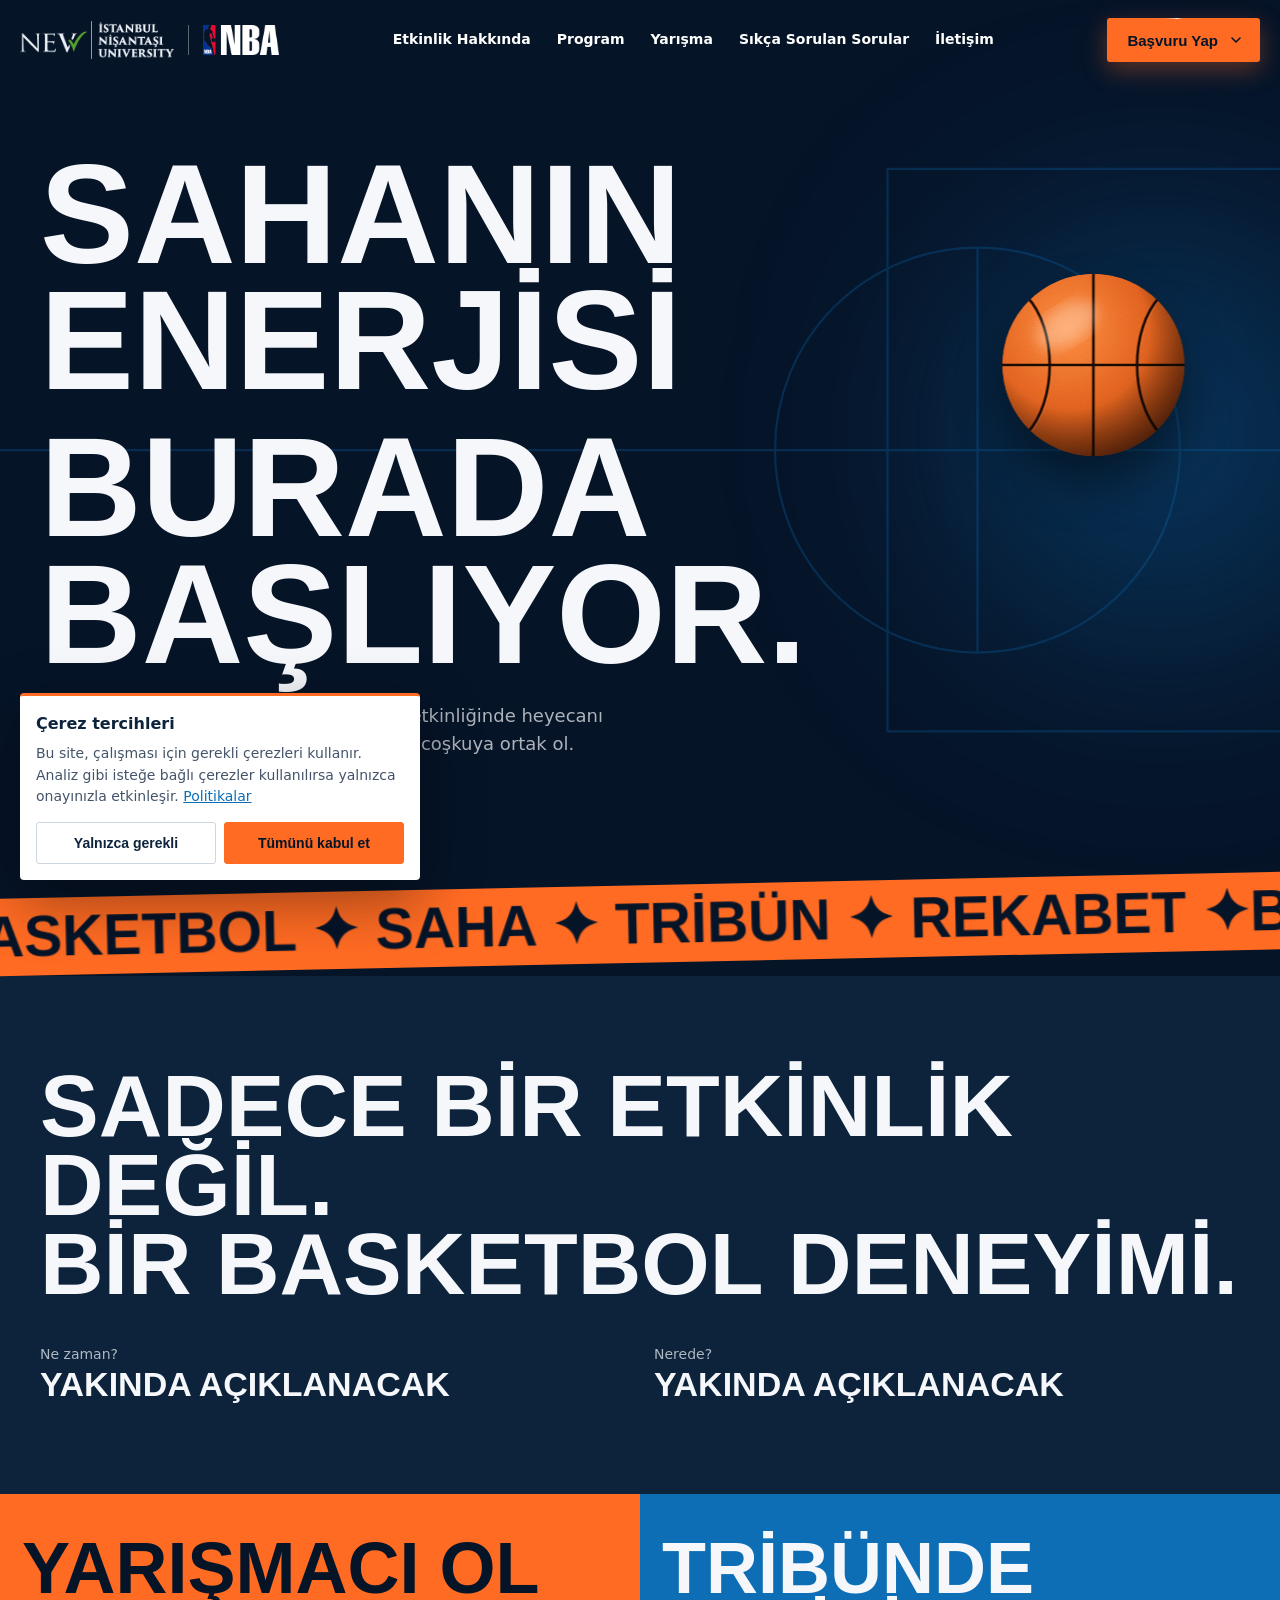
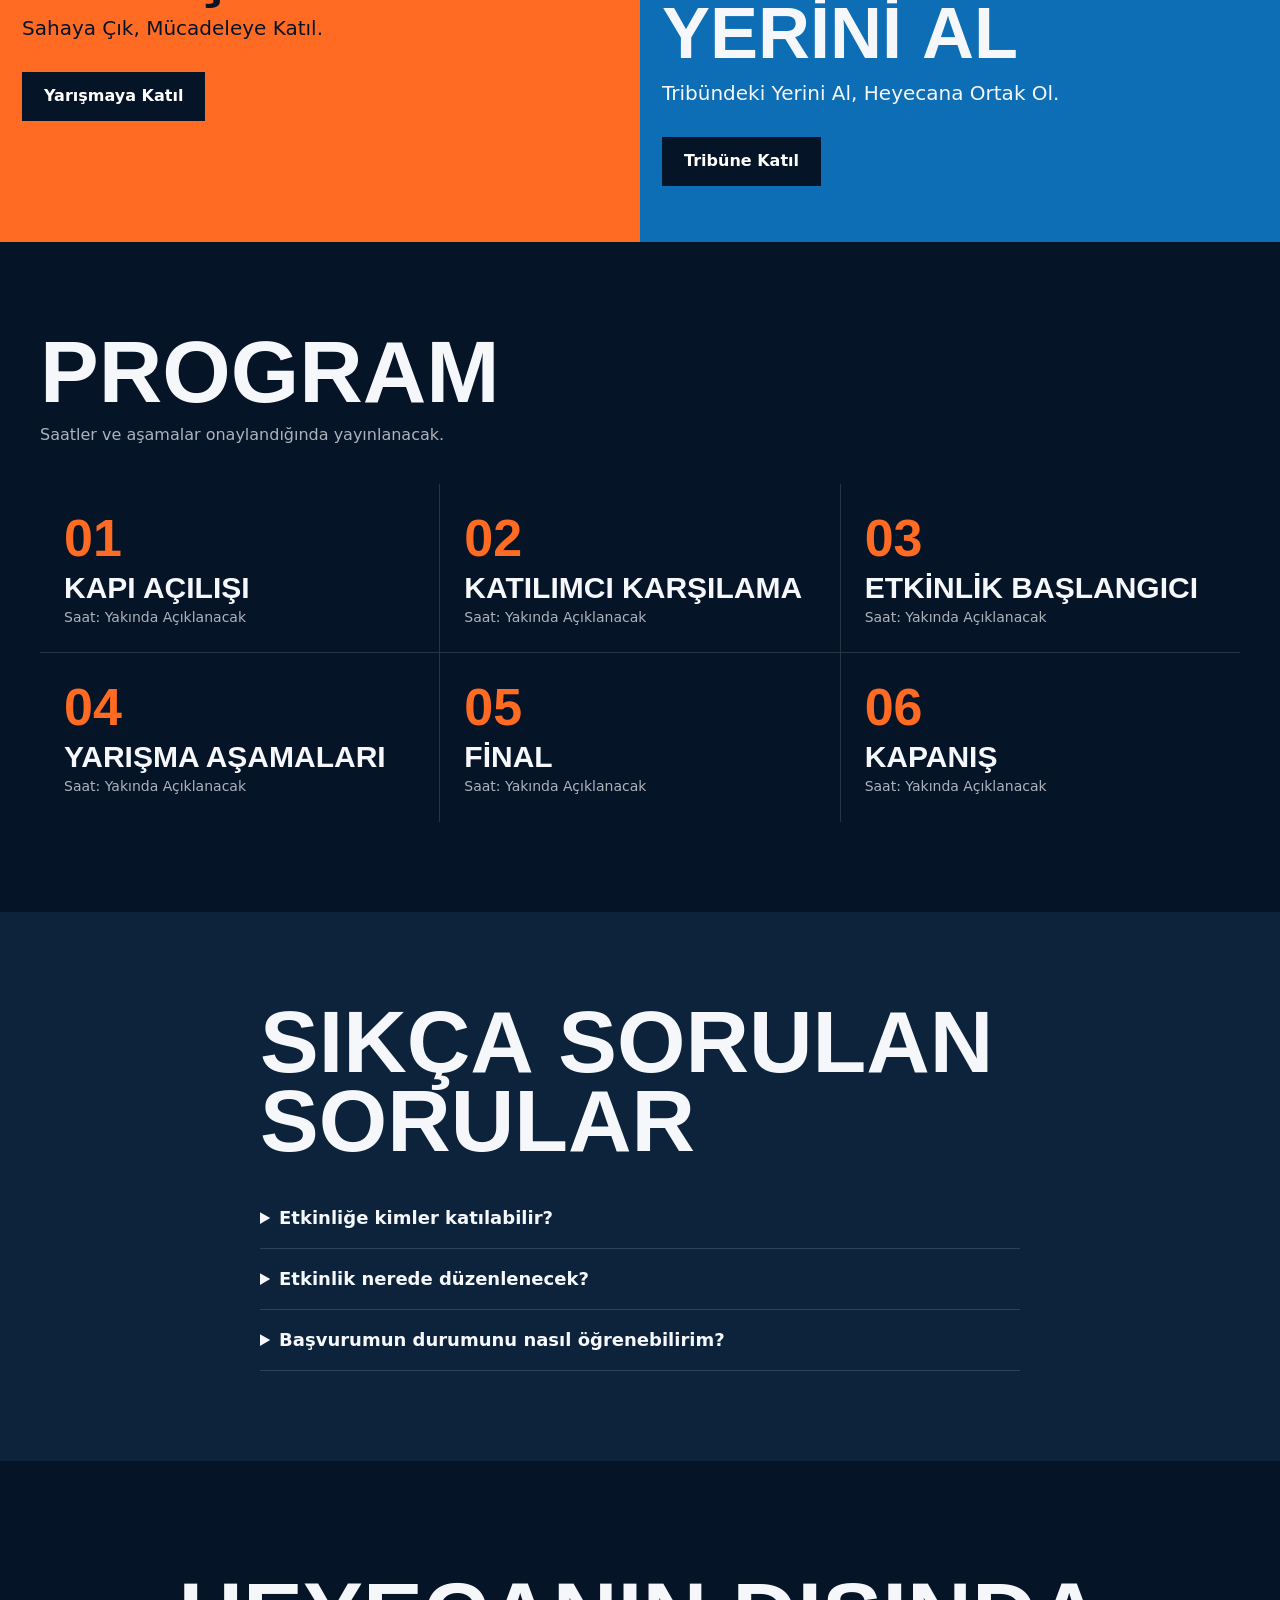
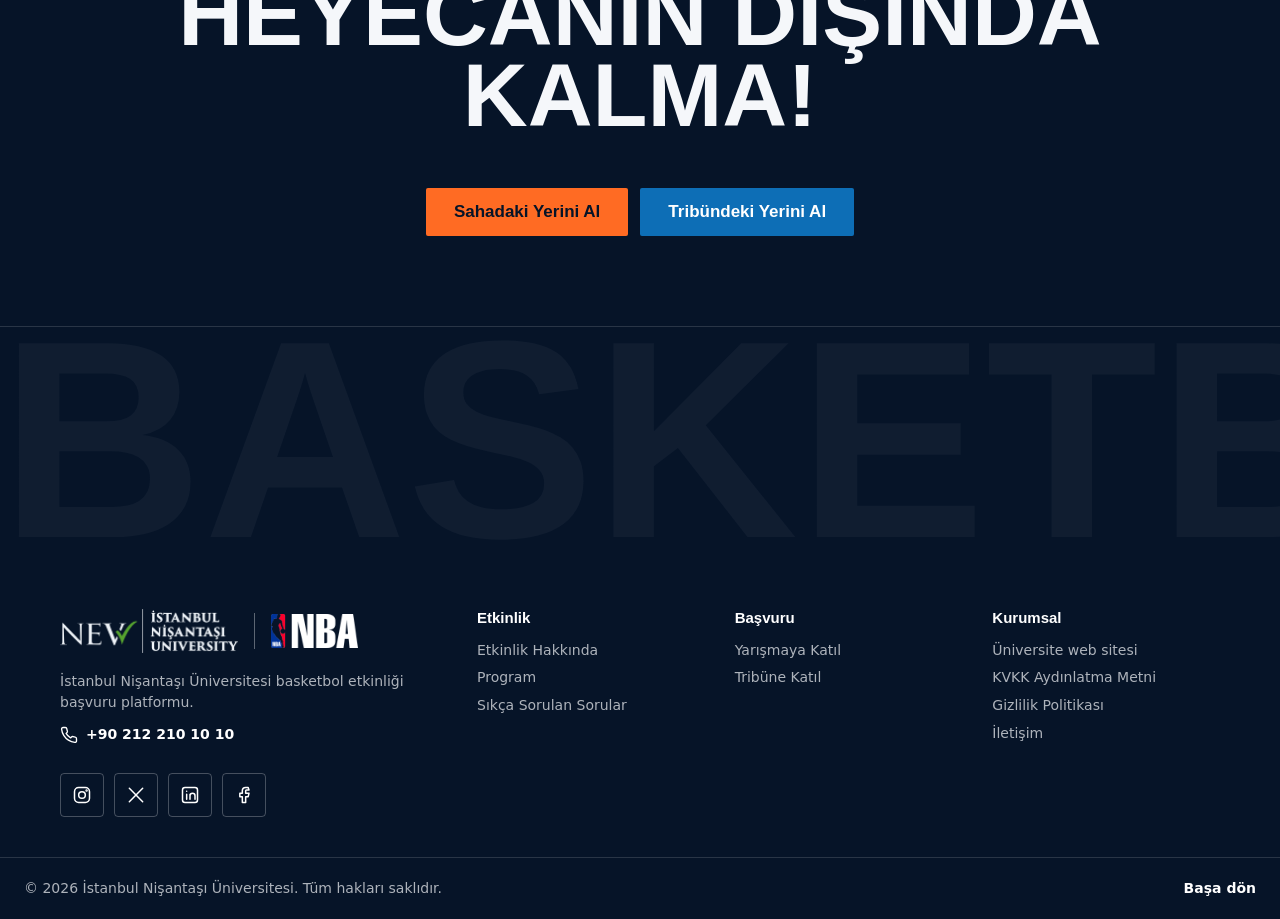
==== commit aea0742e: "Update index.html" ====
--- a/index.html
+++ b/index.html
@@ -4,7 +4,7 @@
     <meta charset="utf-8">
     <meta name="viewport" content="width=device-width, initial-scale=1, viewport-fit=cover">
     <meta name="referrer" content="strict-origin-when-cross-origin">
-    <meta http-equiv="Content-Security-Policy" content="default-src 'self'; base-uri 'self'; form-action 'self'; object-src 'none'; img-src 'self' data:; font-src 'self' data: https://fonts.gstatic.com; style-src 'self' 'unsafe-inline' https://fonts.googleapis.com; script-src 'self'; connect-src 'self'; upgrade-insecure-requests">
+    <meta http-equiv="Content-Security-Policy" content="default-src 'self'; base-uri 'self'; form-action 'self'; object-src 'none'; img-src 'self' data: https://send.nisantasi.edu.tr; font-src 'self' data: https://fonts.gstatic.com; style-src 'self' 'unsafe-inline' https://fonts.googleapis.com; script-src 'self'; connect-src 'self'; upgrade-insecure-requests">
     <title>Nişantaşı Basketbol Etkinliği — Önizleme</title>
     <link rel="stylesheet" href="https://fonts.googleapis.com/css2?family=Barlow+Condensed:wght@700;800&family=Inter:wght@400;600&display=swap">
     <link rel="stylesheet" href="onizleme.css">
@@ -40,7 +40,7 @@
     <main>
       <!-- Hero alani ve ana basvuru cagirilari -->
       <section class="hero">
-        <img class="hero-banner" src="./assets/basketball-banner.png" alt="" aria-hidden="true">
+        <img class="hero-banner" src="https://send.nisantasi.edu.tr/uploads/basketball-banner.png" alt="" aria-hidden="true">
         <svg class="court" viewBox="0 0 1200 800" preserveAspectRatio="xMidYMid slice" fill="none" stroke="#0D6EB6" stroke-width="2" aria-hidden="true">
           <circle cx="900" cy="400" r="180"/>
           <path d="M0 400H1200M900 220V580M1200 150H820V650H1200"/>
--- a/onizleme.css
+++ b/onizleme.css
@@ -561,19 +561,16 @@
   display: block;
 }
 
-.hero {
-  background-size: cover;
-  background-position: center;
-}
-
-.hero::before {
-  content: "";
+.hero-banner {
   position: absolute;
   inset: 0 0 auto;
   height: clamp(340px,36vw,560px);
-  background: url("Havada Muhteşem Smaç Anı.png") center 35% / cover no-repeat;
+  width: 100%;
+  object-fit: cover;
+  object-position: center 35%;
   -webkit-mask-image: linear-gradient(#000 55%,transparent);
   mask-image: linear-gradient(#000 55%,transparent);
+  transform: translate3d(0,var(--py,0px),0) scale(1.1);
 }
 
 .logo,.plate {
@@ -608,10 +605,6 @@
   height: 190px;
   pointer-events: none;
   will-change: transform;
-}
-
-.hero::before {
-  transform: translate3d(0,var(--py,0px),0) scale(1.1);
 }
 
 .sp .w {
@@ -1689,7 +1682,7 @@
   min-height: 100vh;
   display: grid;
   align-items: center;
-  background-image: linear-gradient(90deg,rgba(6,20,40,.94),rgba(6,20,40,.72) 55%,rgba(6,20,40,.3)),url("Havada Muhteşem Smaç Anı.png");
+  background-image: linear-gradient(90deg,rgba(6,20,40,.94),rgba(6,20,40,.72) 55%,rgba(6,20,40,.3)),url("./assets/basketball-banner.png");
   background-position: center 36%;
   background-size: cover;
 }
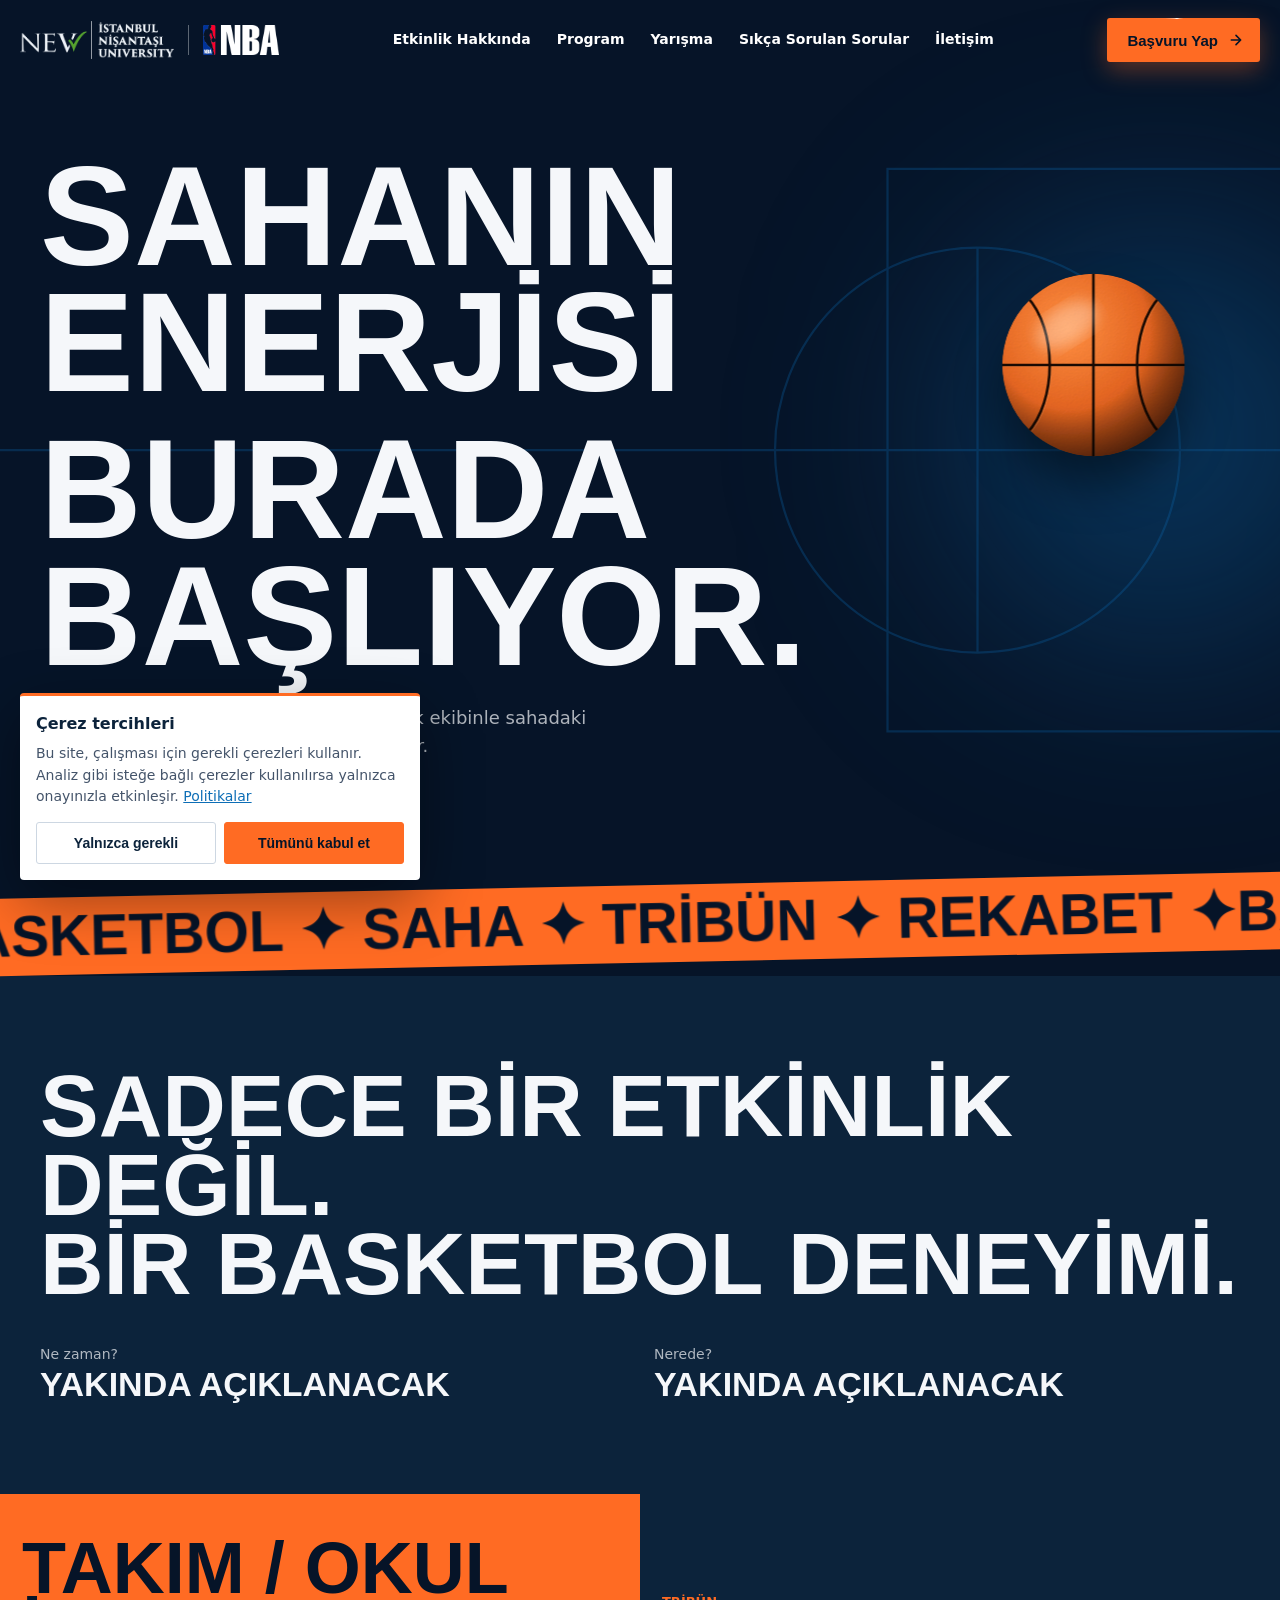
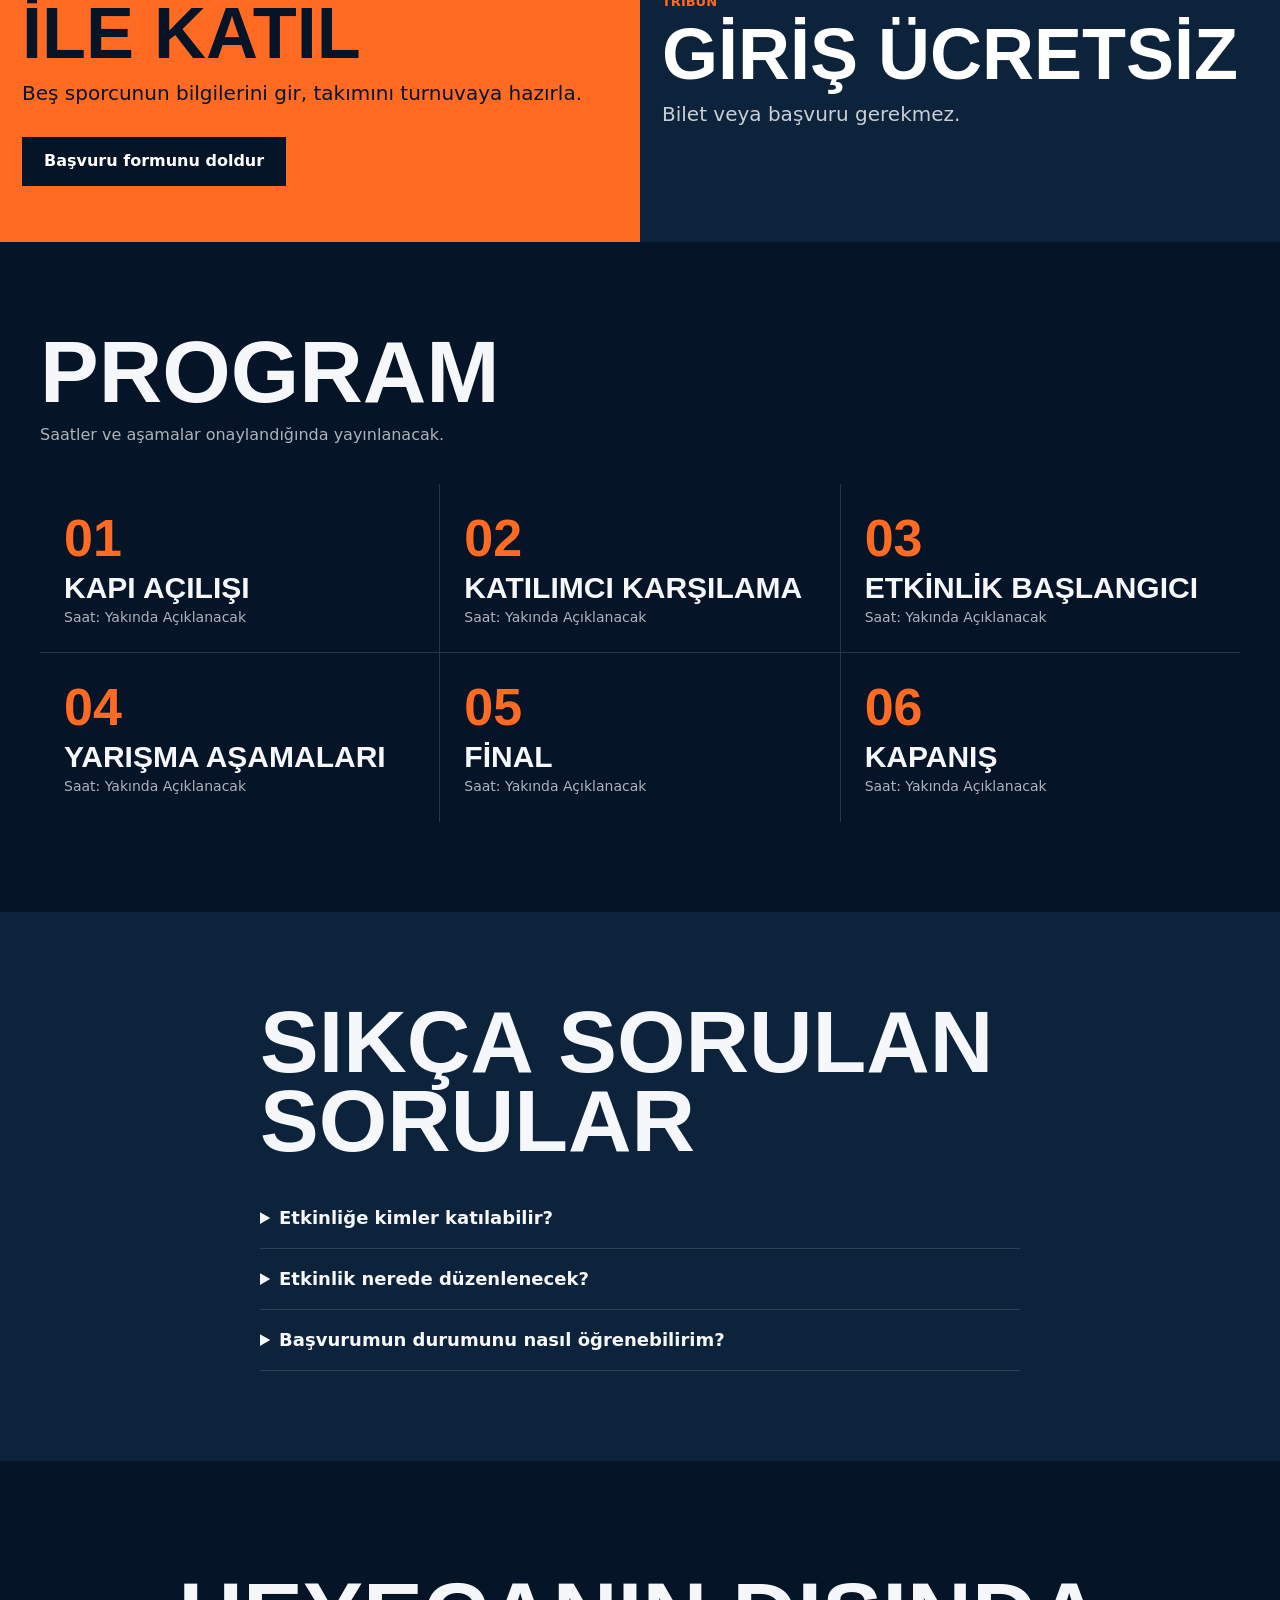
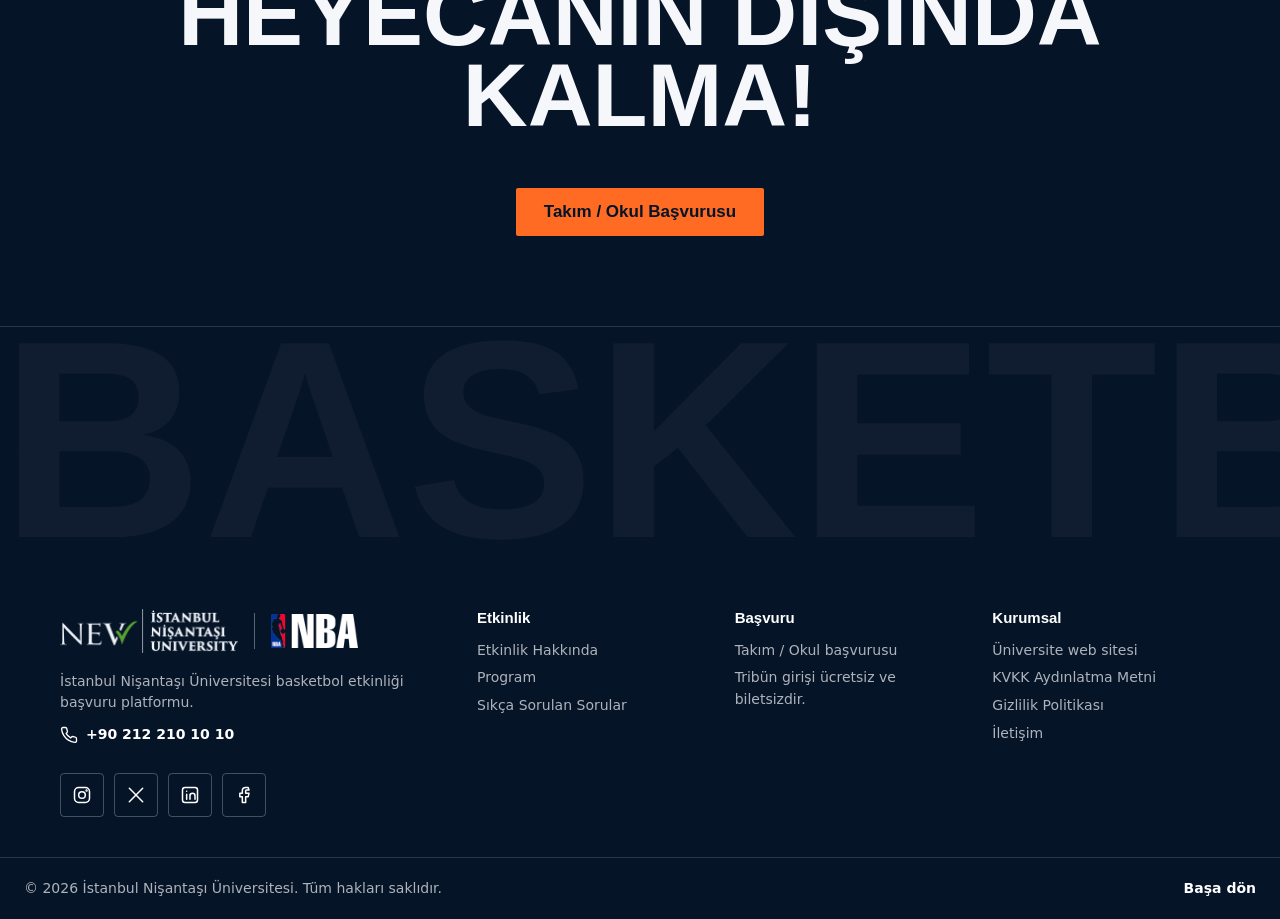
==== commit 8a021e18: "Add files via upload" ====
--- a/index.html
+++ b/index.html
@@ -27,15 +27,14 @@
     <header id="h">
       <div class="brands"><a href="#" class="logo"><img src="[data-uri]" alt="İstanbul Nişantaşı Üniversitesi"></a><span class="sep" aria-hidden="true"></span><img class="nbal" src="[data-uri]" alt="NBA logosu"></div>
       <nav aria-label="Ana menü"><a href="#hakkinda">Etkinlik Hakkında</a><a href="#program">Program</a><a href="#katilim">Yarışma</a><a href="#sss">Sıkça Sorulan Sorular</a><a href="#iletisim">İletişim</a></nav>
-      <div class="cta-w"><button class="cta-h" id="ch" aria-haspopup="true" aria-expanded="false">Başvuru Yap
+      <div class="cta-w"><button class="cta-h" id="ch" data-open="y" aria-haspopup="dialog">Başvuru Yap
         <svg viewBox="0 0 24 24" aria-hidden="true">
-          <path d="m6 9 6 6 6-6"/>
+          <path d="M5 12h14m-7-7 7 7-7 7"/>
         </svg></button>
-        <div class="cta-m" id="cm" role="menu"><a href="#" role="menuitem" data-open="y"><b>Yarışmacı</b><span>Takımınla sahaya çık</span></a><a href="#" role="menuitem" data-open="t"><b>Tribün</b><span>Heyecana ortak ol</span></a></div>
       </div><button class="mb" id="mb" aria-label="Menüyü aç" aria-expanded="false">☰</button>
     </header>
     <div id="m"><a href="#hakkinda">Etkinlik Hakkında</a><a href="#program">Program</a><a href="#katilim">Yarışma</a><a href="#sss">Sıkça Sorulan Sorular</a><a href="#iletisim">İletişim</a>
-      <div class="mcta"><a href="#" class="btn or" data-open="y">Yarışmaya Katıl</a><a href="#" class="btn bl" data-open="t">Tribüne Katıl</a></div>
+      <div class="mcta"><a href="#" class="btn or" data-open="y">Takım / Okul Başvurusu</a></div>
     </div>
     <main>
       <!-- Hero alani ve ana basvuru cagirilari -->
@@ -86,8 +85,8 @@
         </div>
         <div class="in">
           <h1><span><i>Sahanın enerjisi</i></span><span><i>burada başlıyor.</i></span></h1>
-          <p class="sub">İstanbul Nişantaşı Üniversitesi basketbol etkinliğinde heyecanı paylaş, sahadaki yerini al veya tribündeki coşkuya ortak ol.</p>
-          <div class="cta"><button class="btn or" data-open="y">Yarışmaya Katıl</button><button class="btn bl" data-open="t">Tribüne Katıl</button></div>
+          <p class="sub">Takımını veya okulunu temsil et, beş kişilik ekibinle sahadaki yerini al. Tribün girişi ücretsiz ve biletsizdir.</p>
+          <div class="cta"><button class="btn or" data-open="y">Takım / Okul Başvurusu</button></div>
         </div>
       </section>
       <div class="mq" aria-hidden="true">
@@ -117,11 +116,11 @@
       </section>
       <!-- Katilim secenekleri -->
       <section id="katilim" class="two"><a href="#" class="or" style="background:var(--hoop);color:var(--navy)" data-open="y">
-        <h2>Yarışmacı ol</h2>
-        <p>Sahaya Çık, Mücadeleye Katıl.</p><span class="b">Yarışmaya Katıl</span></a>
-<a href="#" style="background:var(--brand)" data-open="t">
-        <h2>Tribünde yerini al</h2>
-        <p>Tribündeki Yerini Al, Heyecana Ortak Ol.</p><span class="b">Tribüne Katıl</span></a>
+        <h2>Takım / Okul ile katıl</h2>
+        <p>Beş sporcunun bilgilerini gir, takımını turnuvaya hazırla.</p><span class="b">Başvuru formunu doldur</span></a>
+      <div class="spectator-note"><p class="spectator-label">TRİBÜN</p>
+        <h2>Giriş ücretsiz</h2>
+        <p>Bilet veya başvuru gerekmez.</p></div>
       </section>
       <!-- Etkinlik programi -->
       <section id="program">
@@ -152,7 +151,7 @@
       <!-- Sayfa sonu basvuru cagirilari -->
       <section class="fin">
         <h2>Heyecanın dışında kalma!</h2>
-        <div class="cta" style="justify-content:center;margin-top:30px"><button class="btn or" data-open="y">Sahadaki Yerini Al</button><button class="btn" style="background:var(--brand);color:#fff" data-open="t">Tribündeki Yerini Al</button></div>
+        <div class="cta" style="justify-content:center;margin-top:30px"><button class="btn or" data-open="y">Takım / Okul Başvurusu</button></div>
       </section>
     </main>
     <!-- Iletisim, sosyal medya ve alt bilgi -->
@@ -176,8 +175,8 @@
         <div>
           <h4>Başvuru</h4>
           <ul>
-            <li><a href="#" data-open="y">Yarışmaya Katıl</a></li>
-            <li><a href="#" data-open="t">Tribüne Katıl</a></li>
+            <li><a href="#" data-open="y">Takım / Okul başvurusu</a></li>
+            <li><span>Tribün girişi ücretsiz ve biletsizdir.</span></li>
           </ul>
         </div>
         <div>
@@ -196,6 +195,18 @@
     <aside id="ck" role="dialog" aria-labelledby="ckt" hidden><b id="ckt">Çerez tercihleri</b>
       <p>Bu site, çalışması için gerekli çerezleri kullanır. Analiz gibi isteğe bağlı çerezler kullanılırsa yalnızca onayınızla etkinleşir. <a href="https://www.nisantasi.edu.tr/sayfa/politikalar-759797" target="_blank" rel="noopener noreferrer">Politikalar</a></p>
       <div class="ckb"><button id="ck-n" type="button">Yalnızca gerekli</button><button id="ck-a" type="button" class="p">Tümünü kabul et</button></div>
-    </aside><script src="onizleme.js"></script>
+    </aside>
+    <dialog class="terms-dialog" id="terms-dialog" aria-labelledby="terms-dialog-title">
+      <header class="terms-header">
+        <h2 id="terms-dialog-title">Katılım ve sorumluluk beyanı</h2>
+        <button class="terms-close" id="terms-close" type="button" aria-label="Kapat">✕</button>
+      </header>
+      <iframe class="terms-frame" id="terms-frame" src="katilim-kosullari.html" title="Katılım ve sorumluluk beyanı"></iframe>
+      <footer class="terms-footer">
+        <p>Onaylayabilmek için beyanın sonuna kadar kaydırın.</p>
+        <button class="btn or" id="terms-accept" type="button" disabled>Kabul et</button>
+      </footer>
+    </dialog>
+    <script src="onizleme.js"></script>
   </body>
 </html>
--- a/onizleme.css
+++ b/onizleme.css
@@ -347,6 +347,27 @@
   padding: 12px 22px;
   font-weight: 700;
   transition: transform .25s;
+}
+
+.spectator-note {
+  display: flex;
+  flex-direction: column;
+  justify-content: center;
+  padding: 42px 22px 56px;
+  background: var(--steel);
+  color: #fff;
+}
+
+.spectator-note .spectator-label {
+  margin: 0 0 10px;
+  color: var(--hoop);
+  font-size: 13px;
+  font-weight: 700;
+}
+
+.spectator-note p:last-child {
+  margin-bottom: 0;
+  color: rgba(255,255,255,.78);
 }
 
 .two a:hover .b {
@@ -844,6 +865,36 @@
   grid-column: 1/-1;
 }
 
+.roster-fields[hidden] {
+  display: none;
+}
+
+.roster-fields {
+  display: grid;
+  gap: 14px;
+}
+
+.roster-heading {
+  padding: 12px 0 0;
+}
+
+.roster-heading h3 {
+  color: #0C233B;
+  font: 700 18px/1.2 Inter,sans-serif;
+}
+
+.roster-heading p {
+  margin: 5px 0 0;
+  color: #5b6b7d;
+  font-size: 13px;
+}
+
+.athlete-fields {
+  border: 1px solid #e3e9f0 !important;
+  border-radius: 4px;
+  padding: 14px !important;
+}
+
 .fd label {
   font-size: 14px;
   font-weight: 600;
@@ -922,11 +973,6 @@
   transition: filter .2s,transform .2s;
 }
 
-#d-t .go {
-  background: var(--brand);
-  color: #fff;
-}
-
 .go:hover {
   filter: brightness(1.08);
   transform: translateY(-2px);
@@ -954,10 +1000,6 @@
   border-top: 5px solid var(--hoop);
 }
 
-.fd.t[open] {
-  border-top-color: var(--brand);
-}
-
 .pg {
   height: 3px;
   background: #e8eef5;
@@ -971,10 +1013,6 @@
   transition: width .4s;
 }
 
-.fd.t .pg i {
-  background: var(--brand);
-}
-
 .fb {
   padding: 28px 32px 26px;
   max-height: calc(92vh - 8px);
@@ -991,10 +1029,6 @@
   height: 4px;
   background: var(--hoop);
   margin-top: 10px;
-}
-
-.fd.t h2::after {
-  background: var(--brand);
 }
 
 .iw {
@@ -1571,6 +1605,122 @@
   filter: brightness(1.07);
 }
 
+.terms-dialog {
+  width: min(880px,96vw);
+  height: min(860px,90vh);
+  max-height: 90vh;
+  padding: 0;
+  overflow: hidden;
+  border: 0;
+  border-top: 5px solid var(--hoop);
+  border-radius: 4px;
+  background: #fff;
+  color: #0C233B;
+  grid-template-rows: auto minmax(0,1fr) auto;
+  box-shadow: 0 32px 90px rgba(0,0,0,.45);
+}
+
+.terms-dialog[open] {
+  display: grid;
+  margin: auto;
+}
+
+.terms-header {
+  position: relative;
+  inset: auto;
+  z-index: auto;
+  display: flex;
+  align-items: center;
+  justify-content: space-between;
+  gap: 16px;
+  padding: 18px 22px;
+  border-bottom: 1px solid #e3e9f0;
+}
+
+.terms-header h2 {
+  margin: 0;
+  color: #0C233B;
+  font: 700 20px/1.2 Inter,sans-serif;
+}
+
+.terms-close {
+  flex: 0 0 40px;
+  width: 40px;
+  height: 40px;
+  border: 0;
+  border-radius: 4px;
+  background: #eef2f6;
+  color: #0C233B;
+  font-size: 20px;
+  cursor: pointer;
+}
+
+.terms-frame {
+  display: block;
+  width: 100%;
+  height: 100%;
+  min-height: 0;
+  border: 0;
+  background: var(--navy);
+}
+
+.terms-footer {
+  display: flex;
+  align-items: center;
+  justify-content: space-between;
+  gap: 16px;
+  padding: 16px 22px;
+  border-top: 1px solid #e3e9f0;
+  background: #fff;
+}
+
+.terms-footer p {
+  margin: 0;
+  color: #5b6b7d;
+  font-size: 14px;
+}
+
+.terms-footer button {
+  flex: 0 0 auto;
+}
+
+.terms-footer button:disabled {
+  opacity: .45;
+  cursor: not-allowed;
+}
+
+@media(max-width:560px) {
+  .terms-dialog[open] {
+    position: fixed;
+    inset: 0;
+    width: 100vw;
+    max-width: none;
+    height: 100dvh;
+    max-height: 100dvh;
+    margin: 0;
+    border-radius: 0;
+  }
+
+  .terms-header {
+    padding: 14px 16px;
+  }
+
+  .terms-header h2 {
+    font-size: 18px;
+  }
+
+  .terms-footer {
+    align-items: stretch;
+    flex-direction: column;
+    gap: 10px;
+    padding: 12px 16px calc(12px + env(safe-area-inset-bottom,0px));
+  }
+
+  .terms-footer button {
+    width: 100%;
+  }
+}
+
 @media(max-width:520px) {
   #ck {
     left: 12px;
@@ -1682,7 +1832,7 @@
   min-height: 100vh;
   display: grid;
   align-items: center;
-  background-image: linear-gradient(90deg,rgba(6,20,40,.94),rgba(6,20,40,.72) 55%,rgba(6,20,40,.3)),url("./assets/basketball-banner.png");
+  background-image: linear-gradient(90deg,rgba(6,20,40,.94),rgba(6,20,40,.72) 55%,rgba(6,20,40,.3)),url("https://send.nisantasi.edu.tr/uploads/basketball-banner.png");
   background-position: center 36%;
   background-size: cover;
 }
@@ -1768,3 +1918,110 @@
     font-size: 16px;
   }
 }
+
+.policy-page {
+  min-height: 100vh;
+  background: var(--navy);
+}
+
+.policy-header {
+  display: flex;
+  align-items: center;
+  justify-content: space-between;
+  gap: 20px;
+  width: min(1200px,100%);
+  margin: 0 auto;
+  padding: 28px 24px 0;
+}
+
+.policy-brand {
+  display: flex;
+  align-items: center;
+  gap: 14px;
+}
+
+.policy-brand img {
+  display: block;
+  width: auto;
+  height: 36px;
+  object-fit: contain;
+}
+
+.policy-brand .sep {
+  height: 30px;
+}
+
+.policy-back {
+  color: #fff;
+  font-size: 14px;
+  font-weight: 600;
+}
+
+.policy-content {
+  width: min(900px,100%);
+  margin: 0 auto;
+  padding: 76px 24px 100px;
+}
+
+.policy-kicker {
+  margin-bottom: 16px;
+  color: var(--hoop);
+  font-size: 13px;
+  font-weight: 700;
+}
+
+.policy-content h1 {
+  max-width: 16ch;
+  margin-bottom: 20px;
+  font-size: 52px;
+  line-height: .95;
+}
+
+.policy-intro {
+  margin-bottom: 28px;
+  color: var(--mut);
+  font-size: 18px;
+}
+
+.policy-statement {
+  max-width: 780px;
+  padding: 22px 0;
+  border-top: 1px solid var(--line);
+  border-bottom: 1px solid var(--line);
+  color: rgba(245,247,250,.88);
+  font-size: 16px;
+  line-height: 1.75;
+}
+
+.policy-statement p + p {
+  margin-top: 18px;
+}
+
+.policy-back-button {
+  display: inline-flex;
+  margin-top: 28px;
+}
+
+@media(max-width:560px) {
+  .policy-header {
+    align-items: flex-start;
+    flex-direction: column;
+    padding: 22px 20px 0;
+  }
+
+  .policy-brand img {
+    height: 30px;
+  }
+
+  .policy-content {
+    padding: 52px 20px 72px;
+  }
+
+  .policy-content h1 {
+    font-size: 40px;
+  }
+
+  .policy-intro {
+    font-size: 16px;
+  }
+}
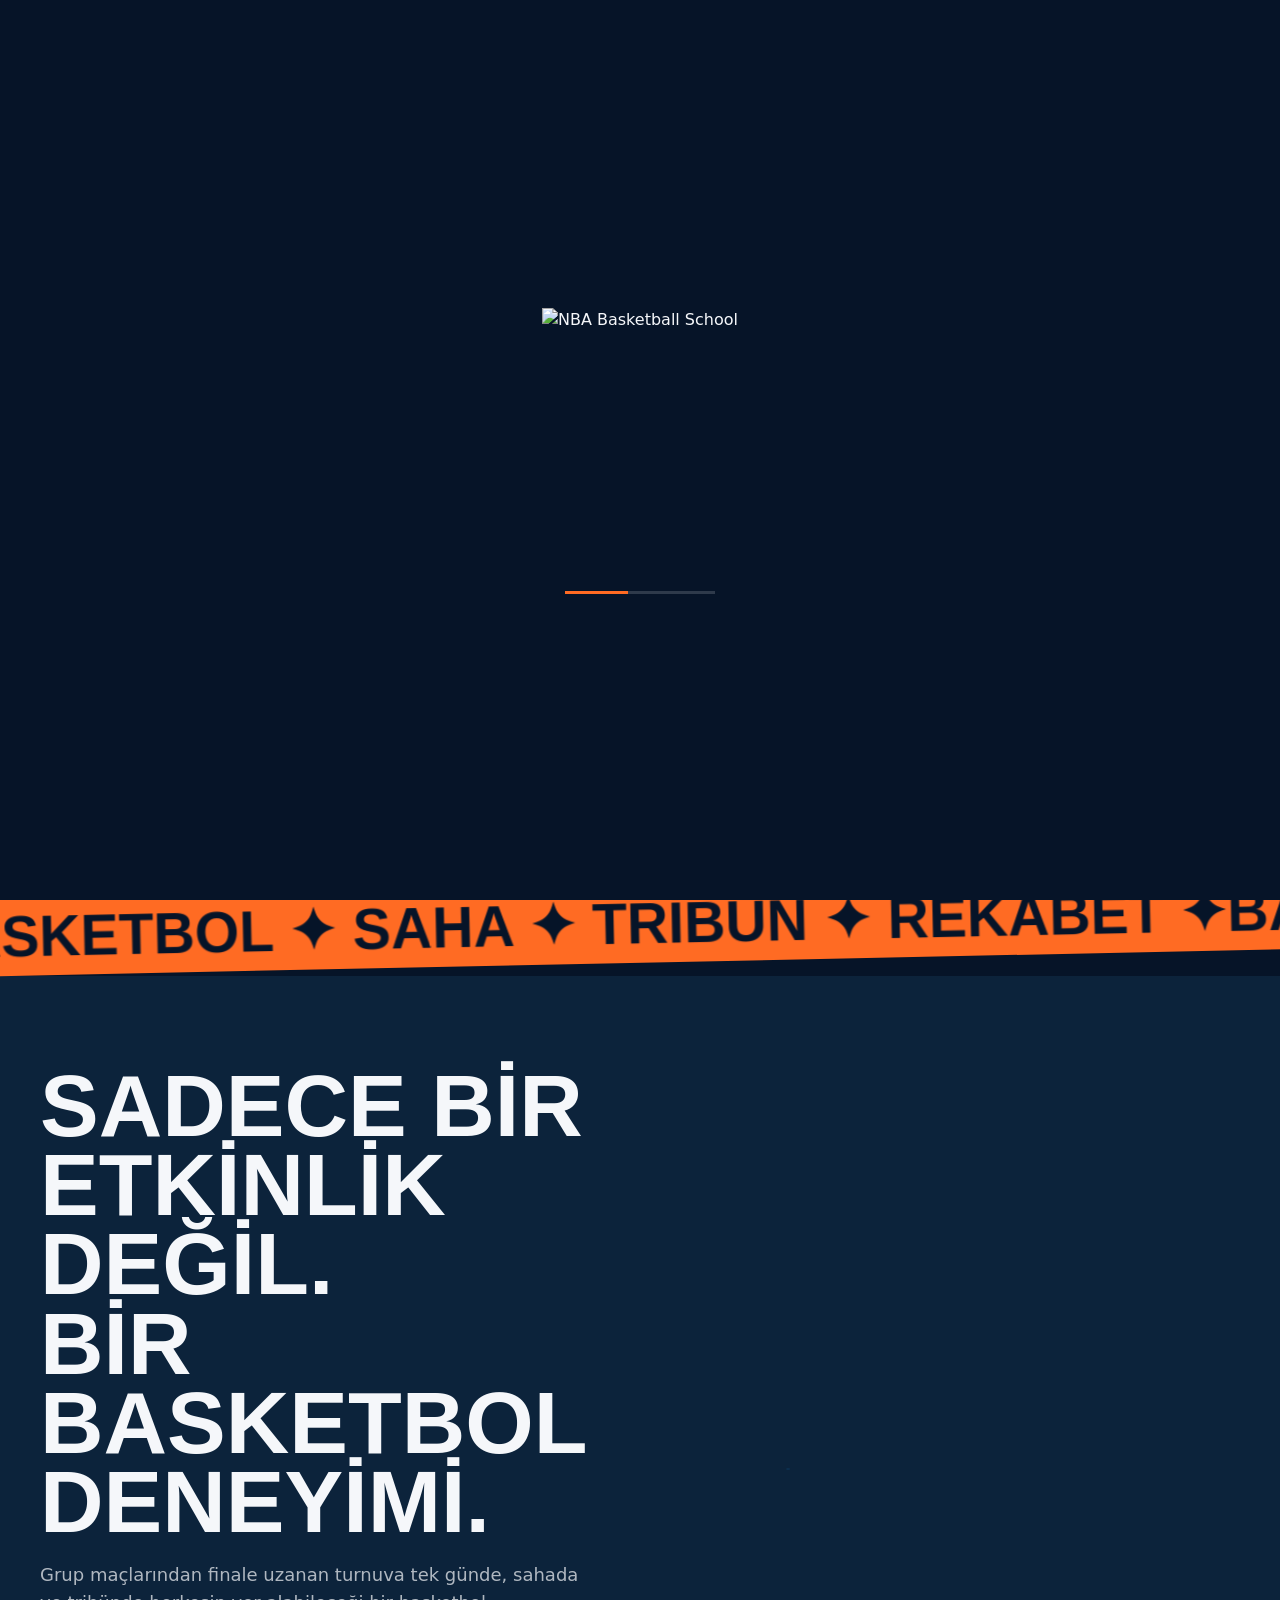
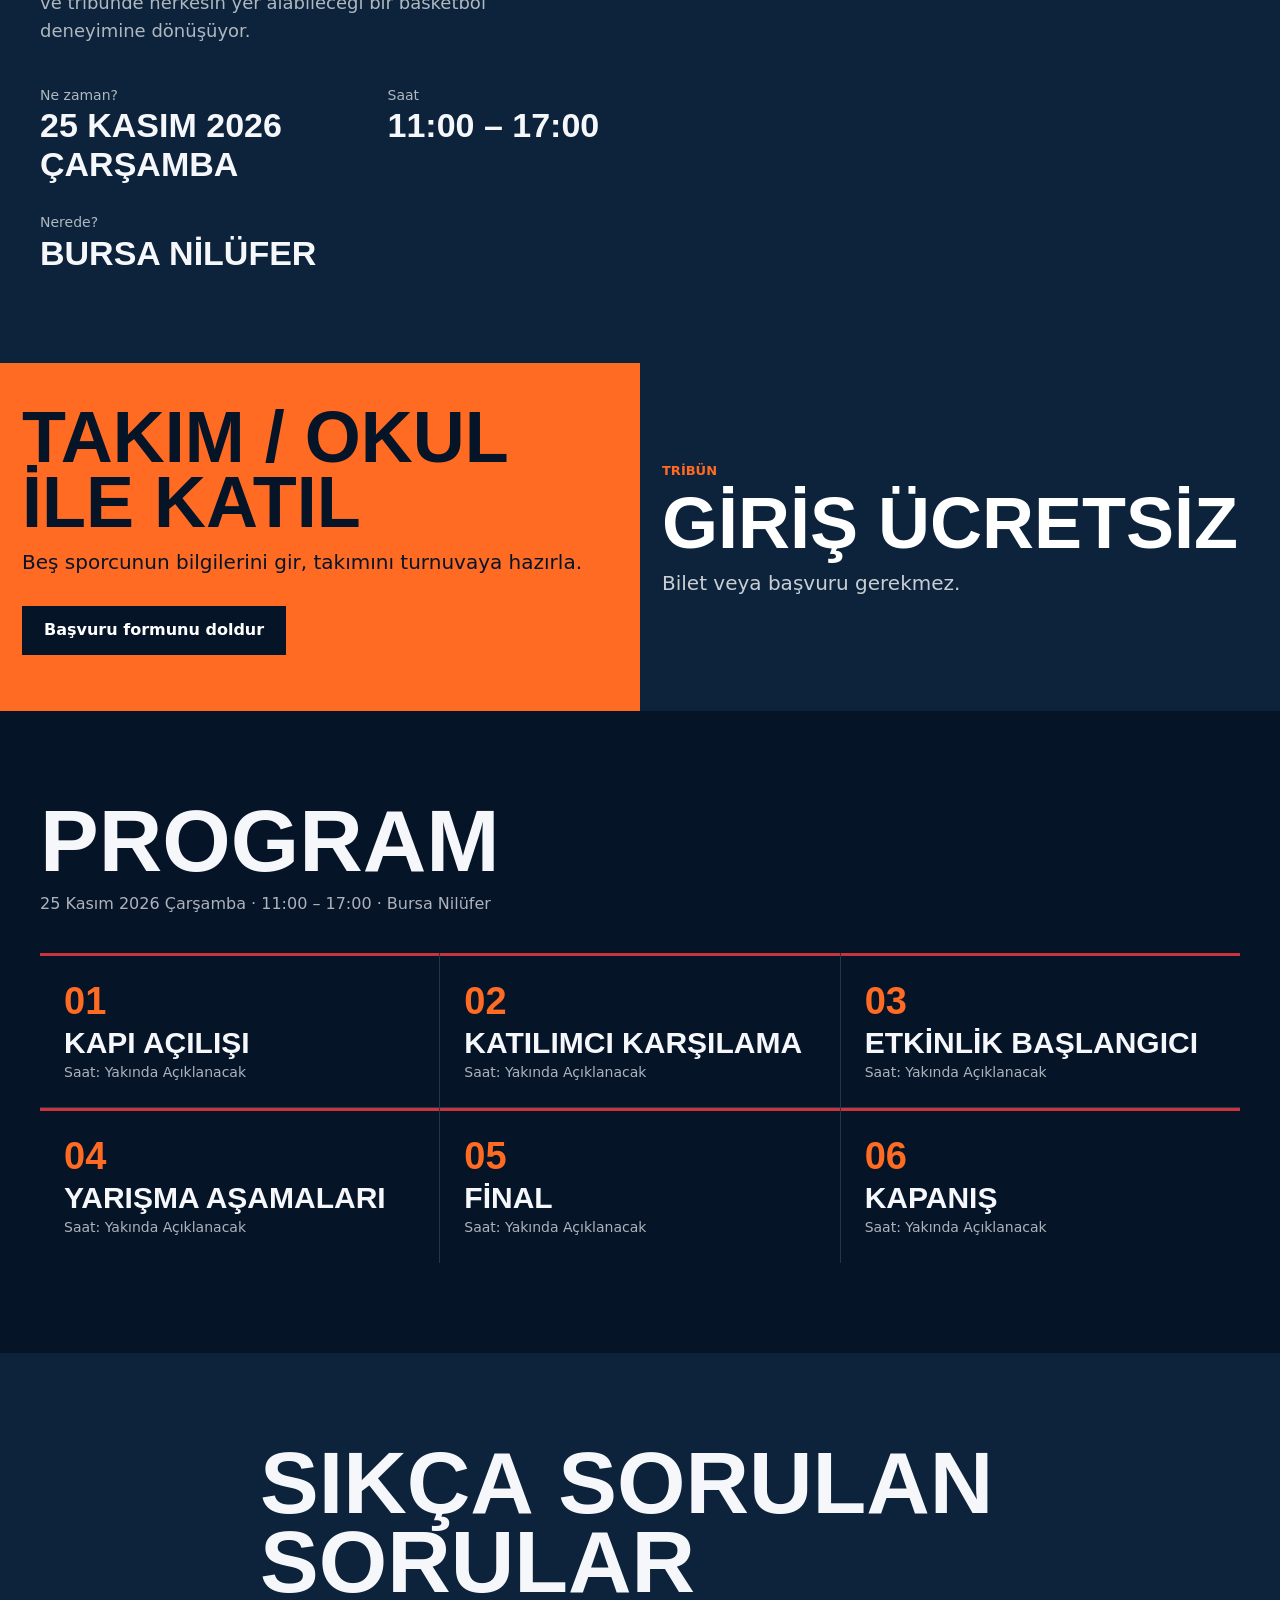
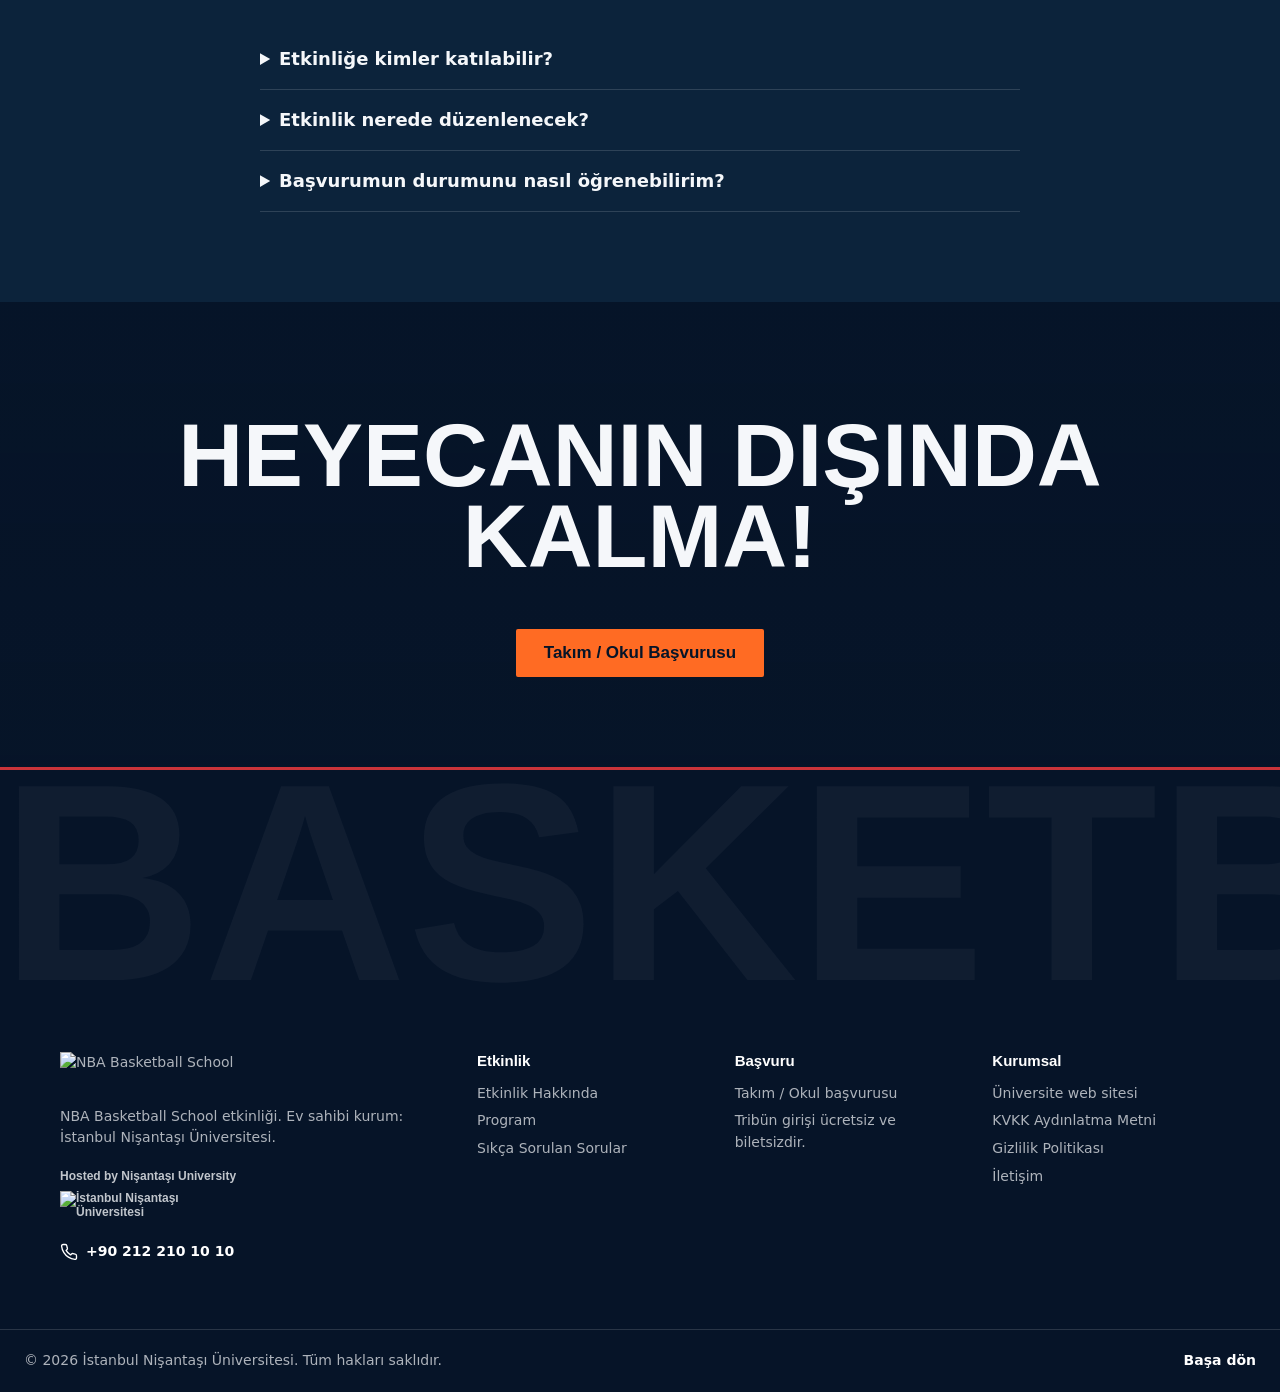
==== commit be15b1ff: "Add files via upload" ====
--- a/index.html
+++ b/index.html
@@ -4,8 +4,8 @@
     <meta charset="utf-8">
     <meta name="viewport" content="width=device-width, initial-scale=1, viewport-fit=cover">
     <meta name="referrer" content="strict-origin-when-cross-origin">
-    <meta http-equiv="Content-Security-Policy" content="default-src 'self'; base-uri 'self'; form-action 'self'; object-src 'none'; img-src 'self' data: https://send.nisantasi.edu.tr; font-src 'self' data: https://fonts.gstatic.com; style-src 'self' 'unsafe-inline' https://fonts.googleapis.com; script-src 'self'; connect-src 'self'; upgrade-insecure-requests">
-    <title>Nişantaşı Basketbol Etkinliği — Önizleme</title>
+    <meta http-equiv="Content-Security-Policy" content="default-src 'self'; base-uri 'self'; form-action 'self'; object-src 'none'; img-src 'self' data:; font-src 'self' data: https://fonts.gstatic.com; style-src 'self' 'unsafe-inline' https://fonts.googleapis.com; script-src 'self'; connect-src 'self'; upgrade-insecure-requests">
+    <title>NBA Basketball School Etkinliği — Hosted by Nişantaşı University</title>
     <link rel="stylesheet" href="https://fonts.googleapis.com/css2?family=Barlow+Condensed:wght@700;800&family=Inter:wght@400;600&display=swap">
     <link rel="stylesheet" href="onizleme.css">
   </head>
@@ -13,11 +13,7 @@
     <!-- Sayfa acilis animasyonu -->
     <div id="intro-loader" role="status" aria-live="polite">
       <div class="intro-content">
-        <div class="intro-logos" aria-label="İstanbul Nişantaşı Üniversitesi ve NBA">
-          <img data-lg="nu" alt="İstanbul Nişantaşı Üniversitesi">
-          <span class="sep" aria-hidden="true"></span>
-          <img data-lg="nba" alt="NBA">
-        </div>
+        <div class="intro-logos" aria-label="NBA Basketball School"><span class="brand-plate"><img data-lg="nba" alt="NBA Basketball School"></span></div>
         <div id="intro-ball-stage"></div>
         <div class="intro-progress" aria-hidden="true"><span></span></div>
       </div>
@@ -25,7 +21,7 @@
     <div id="pb"></div>
     <!-- Ust menu, logolar ve navigasyon -->
     <header id="h">
-      <div class="brands"><a href="#" class="logo"><img src="[data-uri]" alt="İstanbul Nişantaşı Üniversitesi"></a><span class="sep" aria-hidden="true"></span><img class="nbal" src="[data-uri]" alt="NBA logosu"></div>
+      <div class="brands"><a href="#" class="brand-plate" aria-label="NBA Basketball School"><img class="nbal" src="assets/nbs-logo.png" alt="NBA Basketball School"></a></div>
       <nav aria-label="Ana menü"><a href="#hakkinda">Etkinlik Hakkında</a><a href="#program">Program</a><a href="#katilim">Yarışma</a><a href="#sss">Sıkça Sorulan Sorular</a><a href="#iletisim">İletişim</a></nav>
       <div class="cta-w"><button class="cta-h" id="ch" data-open="y" aria-haspopup="dialog">Başvuru Yap
         <svg viewBox="0 0 24 24" aria-hidden="true">
@@ -39,7 +35,8 @@
     <main>
       <!-- Hero alani ve ana basvuru cagirilari -->
       <section class="hero">
-        <img class="hero-banner" src="https://send.nisantasi.edu.tr/uploads/basketball-banner.png" alt="" aria-hidden="true">
+        <img class="hero-banner" src="assets/hero-banner.jpg" srcset="assets/hero-banner-800.jpg 800w, assets/hero-banner.jpg 1600w" sizes="100vw" width="1600" height="2400" alt="NBA Basketball School oyuncuları havadaki basketbol topuna uzanıyor" fetchpriority="high">
+        <div class="hero-shade" aria-hidden="true"></div>
         <svg class="court" viewBox="0 0 1200 800" preserveAspectRatio="xMidYMid slice" fill="none" stroke="#0D6EB6" stroke-width="2" aria-hidden="true">
           <circle cx="900" cy="400" r="180"/>
           <path d="M0 400H1200M900 220V580M1200 150H820V650H1200"/>
@@ -84,9 +81,11 @@
           </svg>
         </div>
         <div class="in">
+          <div class="hero-brand"><span class="brand-plate big"><img src="assets/nbs-logo.png" alt="NBA Basketball School"></span></div>
           <h1><span><i>Sahanın enerjisi</i></span><span><i>burada başlıyor.</i></span></h1>
           <p class="sub">Takımını veya okulunu temsil et, beş kişilik ekibinle sahadaki yerini al. Tribün girişi ücretsiz ve biletsizdir.</p>
-          <div class="cta"><button class="btn or" data-open="y">Takım / Okul Başvurusu</button></div>
+          <ul class="hero-meta" aria-label="Etkinlik bilgileri"><li><svg viewBox="0 0 24 24" aria-hidden="true"><rect x="3" y="4" width="18" height="18" rx="2"/><path d="M16 2v4M8 2v4M3 10h18"/></svg><span>25 Kasım 2026 Çarşamba</span></li><li><svg viewBox="0 0 24 24" aria-hidden="true"><circle cx="12" cy="12" r="10"/><path d="M12 6v6l4 2"/></svg><span>11:00 – 17:00</span></li><li><svg viewBox="0 0 24 24" aria-hidden="true"><path d="M20 10c0 6-8 12-8 12S4 16 4 10a8 8 0 0 1 16 0z"/><circle cx="12" cy="10" r="3"/></svg><span>Bursa Nilüfer</span></li></ul>
+          <div class="cta"><button class="btn or" data-open="y">Yarışmaya Katıl</button><a class="btn bl" href="#katilim">Tribüne Katıl</a></div>
         </div>
       </section>
       <div class="mq" aria-hidden="true">
@@ -100,19 +99,8 @@
           <path d="M600 40V560" pathLength="1600"/>
           <path d="M40 190H200V410H40M1160 190H1000V410H1160" pathLength="1600"/>
         </svg>
-        <div class="in">
-          <h2>Sadece bir etkinlik değil.<br>Bir basketbol deneyimi.</h2>
-          <dl>
-            <div>
-              <dt>Ne zaman?</dt>
-              <dd>Yakında Açıklanacak</dd>
-            </div>
-            <div>
-              <dt>Nerede?</dt>
-              <dd>Yakında Açıklanacak</dd>
-            </div>
-          </dl>
-        </div>
+        <div class="in about-grid"><div class="about-text"><h2>Sadece bir etkinlik değil.<br>Bir basketbol deneyimi.</h2><p class="about-lead">Grup maçlarından finale uzanan turnuva tek günde, sahada ve tribünde herkesin yer alabileceği bir basketbol deneyimine dönüşüyor.</p><dl><div><dt>Ne zaman?</dt><dd>25 Kasım 2026 Çarşamba</dd></div><div><dt>Saat</dt><dd>11:00 – 17:00</dd></div><div><dt>Nerede?</dt><dd>Bursa Nilüfer</dd></div></dl></div>
+        <figure class="about-photo"><img src="assets/about-photo.jpg" width="900" height="1351" loading="lazy" alt="Forma giymiş bir oyuncu, NBA DRV PRO basketbol topunu kolunun altında tutuyor"></figure></div>
       </section>
       <!-- Katilim secenekleri -->
       <section id="katilim" class="two"><a href="#" class="or" style="background:var(--hoop);color:var(--navy)" data-open="y">
@@ -126,7 +114,7 @@
       <section id="program">
         <div class="in">
           <h2>Program</h2>
-          <p style="color:var(--mut);margin-top:12px">Saatler ve aşamalar onaylandığında yayınlanacak.</p>
+          <p style="color:var(--mut);margin-top:12px">25 Kasım 2026 Çarşamba · 11:00 – 17:00 · Bursa Nilüfer</p>
           <ol id="tl"></ol>
         </div>
       </section>
@@ -140,7 +128,7 @@
           </details>
           <details>
             <summary>Etkinlik nerede düzenlenecek?</summary>
-            <p>Yakında Açıklanacak.</p>
+            <p>Etkinlik 25 Kasım 2026 Çarşamba günü, 11:00 – 17:00 saatleri arasında Bursa Nilüfer'de düzenlenecek. Mekânın tam adresi organizasyon tarafından ayrıca duyurulacaktır.</p>
           </details>
           <details>
             <summary>Başvurumun durumunu nasıl öğrenebilirim?</summary>
@@ -159,8 +147,9 @@
       <p class="big" aria-hidden="true">Basketbol</p>
       <div class="fg">
         <div>
-          <div class="fbrand"><img data-lg="nu" alt="İstanbul Nişantaşı Üniversitesi" style="height:44px"><span class="sep" aria-hidden="true"></span><img data-lg="nba" alt="NBA logosu" style="height:34px"></div>
-          <p style="max-width:22rem">İstanbul Nişantaşı Üniversitesi basketbol etkinliği başvuru platformu.</p>
+          <div class="fbrand"><span class="brand-plate"><img data-lg="nba" src="assets/nbs-logo.png" alt="NBA Basketball School" style="height:36px"></span></div>
+          <p style="max-width:22rem">NBA Basketball School etkinliği. Ev sahibi kurum: İstanbul Nişantaşı Üniversitesi.</p>
+          <div class="fhost"><span>Hosted by Nişantaşı University</span><img data-lg="nu" src="assets/nisantasi-logo.png" width="162" height="40" alt="İstanbul Nişantaşı Üniversitesi"></div>
           <a class="phone-link" href="tel:+902122101010"><svg viewBox="0 0 24 24" aria-hidden="true"><path d="M22 16.92v3a2 2 0 0 1-2.18 2 19.79 19.79 0 0 1-8.63-3.07 19.5 19.5 0 0 1-6-6A19.79 19.79 0 0 1 2.12 4.2 2 2 0 0 1 4.11 2h3a2 2 0 0 1 2 1.72c.12.96.36 1.9.7 2.8a2 2 0 0 1-.45 2.11L8.09 9.91a16 16 0 0 0 6 6l1.27-1.27a2 2 0 0 1 2.11-.45c.9.34 1.84.58 2.8.7A2 2 0 0 1 22 16.92z"/></svg><span>+90 212 210 10 10</span></a>
           <div class="soc" id="soc" role="group" aria-label="Sosyal medya hesapları"></div>
         </div>
--- a/onizleme.css
+++ b/onizleme.css
@@ -1832,7 +1832,7 @@
   min-height: 100vh;
   display: grid;
   align-items: center;
-  background-image: linear-gradient(90deg,rgba(6,20,40,.94),rgba(6,20,40,.72) 55%,rgba(6,20,40,.3)),url("https://send.nisantasi.edu.tr/uploads/basketball-banner.png");
+  background-image: linear-gradient(90deg,rgba(6,20,40,.94),rgba(6,20,40,.72) 55%,rgba(6,20,40,.3)),url("assets/hero-banner.jpg");
   background-position: center 36%;
   background-size: cover;
 }
@@ -2025,3 +2025,64 @@
     font-size: 16px;
   }
 }
+
+/* ===== Revizyon: NBA Basketball School marka düzeni ===== */
+:root{--nbs-red:#CA343A}
+header{gap:18px}header.s{border-bottom-color:var(--nbs-red)}
+.brand-plate{display:block;background:#fff;padding:7px 14px;border-radius:2px;flex:none}
+.brand-plate img{display:block;height:30px;width:auto}.brands .nbal{height:30px}
+.brand-plate.big{display:inline-block;padding:10px 18px}.brand-plate.big img{height:46px}
+.host{display:flex;flex-direction:column;align-items:flex-start;gap:6px;font:600 11px/1 Inter,sans-serif;color:rgba(245,247,250,.78)}
+.host .logo img{height:30px}.host img{display:block}
+.h-host{display:none}.hero-host{margin-top:28px}
+@media(min-width:1180px){.h-host{display:flex;margin-left:auto}.hero-host{display:none}}
+@media(max-width:520px){.brands .nbal,.brand-plate img{height:22px}.brand-plate{padding:6px 10px}.brand-plate.big img{height:34px}}
+.hero-brand{margin-bottom:24px}
+.hero-banner{inset:0;height:100%;-webkit-mask-image:none;mask-image:none;object-position:50% 14%;transform:translate3d(0,calc(var(--py,0px)*.4),0) scale(1.2)}
+@media(max-width:700px){.hero-banner{object-position:56% 22%}}
+.hero-shade{position:absolute;inset:0;background:linear-gradient(0deg,rgba(6,20,40,.96) 0%,rgba(6,20,40,.82) 30%,rgba(6,20,40,.3) 62%,rgba(6,20,40,.5) 100%)}
+.hero-meta{list-style:none;padding:0;display:flex;flex-wrap:wrap;gap:10px 22px;margin:0 0 26px}
+.hero-meta li{display:flex;align-items:center;gap:9px;font:600 16px Inter,sans-serif;color:#fff}
+.hero-meta svg{width:20px;height:20px;stroke:var(--hoop);fill:none;stroke-width:2;stroke-linecap:round;stroke-linejoin:round;flex:none}
+@media(min-width:700px){.hero-meta li+li{padding-left:22px;border-left:2px solid var(--nbs-red)}}
+.about-grid{display:grid;gap:40px}
+@media(min-width:900px){.about-grid{grid-template-columns:1.15fr .85fr;align-items:center}}
+.about-lead{margin-top:20px;max-width:34rem;color:var(--mut);font-size:18px}
+.about-text dl{grid-template-columns:1fr 1fr}
+.about-photo{margin:0;overflow:hidden;max-width:440px;width:100%;justify-self:center;border-bottom:4px solid var(--nbs-red);clip-path:inset(0 0 100% 0);transition:clip-path 1.1s cubic-bezier(.2,.8,.2,1)}
+.about-photo.v{clip-path:inset(0)}.about-photo img{display:block;width:100%;height:auto;transform:scale(1.06);will-change:transform}
+@media(prefers-reduced-motion:reduce){.about-photo{clip-path:none}.hero-banner{transform:scale(1.05)}}
+li.t{border-top:3px solid var(--nbs-red)}li.t b{display:block;font-size:38px}
+.fhost{margin-top:20px;display:flex;flex-direction:column;gap:8px;font:600 12px Inter,sans-serif;color:rgba(245,247,250,.78)}.fhost img{width:auto;display:block}
+footer{border-top:3px solid var(--nbs-red)}
+.intro-logos .brand-plate img{height:38px}.host-line{font:600 13px Inter,sans-serif;color:rgba(245,247,250,.8)}
+.policy-header .host,.error-content .host{align-items:center}
+
+/* ===== Revizyon 2 ===== */
+.brand-plate{padding:6px 12px}.brand-plate.big{padding:9px 16px}
+.fhost{align-items:flex-start}.fhost img{width:auto;max-width:100%;height:40px;object-fit:contain;flex:none}
+.host img{flex:none;object-fit:contain}
+.hero h1{font-size:clamp(3rem,6.8vw,6.6rem)}
+.hero-banner{animation:heroKb 22s ease-in-out infinite alternate}
+@keyframes heroKb{from{scale:1}to{scale:1.07}}
+@media(min-width:900px){
+  .hero{align-items:center;padding:120px 20px 64px}
+  .hero-banner{inset:0 0 0 36%;width:64%;height:100%;object-position:50% 16%;transform:translate3d(0,calc(var(--py,0px)*.25),0);-webkit-mask-image:linear-gradient(90deg,transparent 0,#000 32%);mask-image:linear-gradient(90deg,transparent 0,#000 32%)}
+  .hero-shade{background:linear-gradient(0deg,rgba(6,20,40,.9) 0,transparent 28%),linear-gradient(180deg,rgba(6,20,40,.55),transparent 22%)}
+  .hero .in>*:not(.hero-meta):not(.cta){max-width:56%}
+}
+@media(max-width:899.98px){
+  .hero{flex-direction:column;justify-content:flex-start;align-items:stretch;min-height:auto;padding:0 0 44px}
+  .hero-banner{position:relative;inset:auto;width:100%;height:62vh;max-height:560px;object-position:56% 20%;transform:none;-webkit-mask-image:linear-gradient(#000 62%,transparent);mask-image:linear-gradient(#000 62%,transparent)}
+  .hero-shade{inset:0 0 auto;height:30%;background:linear-gradient(180deg,rgba(6,20,40,.7),transparent)}
+  .hero .in{margin-top:-96px;padding:0 20px}
+}
+@media(prefers-reduced-motion:reduce){.hero-banner{animation:none}}
+
+/* ===== Revizyon 3: beyaz NBA Basketball School logosu, plakasız ===== */
+.brand-plate{background:none;padding:0;border-radius:0;box-shadow:none}
+.brand-plate img,.brands .nbal{height:34px}
+.brand-plate.big{padding:0}.brand-plate.big img{height:54px}
+.intro-logos .brand-plate img{height:46px}
+@media(max-width:520px){.brand-plate img,.brands .nbal{height:26px}.brand-plate.big img{height:40px}}
+.fin{position:relative;overflow:hidden;background:linear-gradient(rgba(6,20,40,.8),rgba(6,20,40,.88)),url(assets/cta-banner.jpg) 68% 50%/cover}
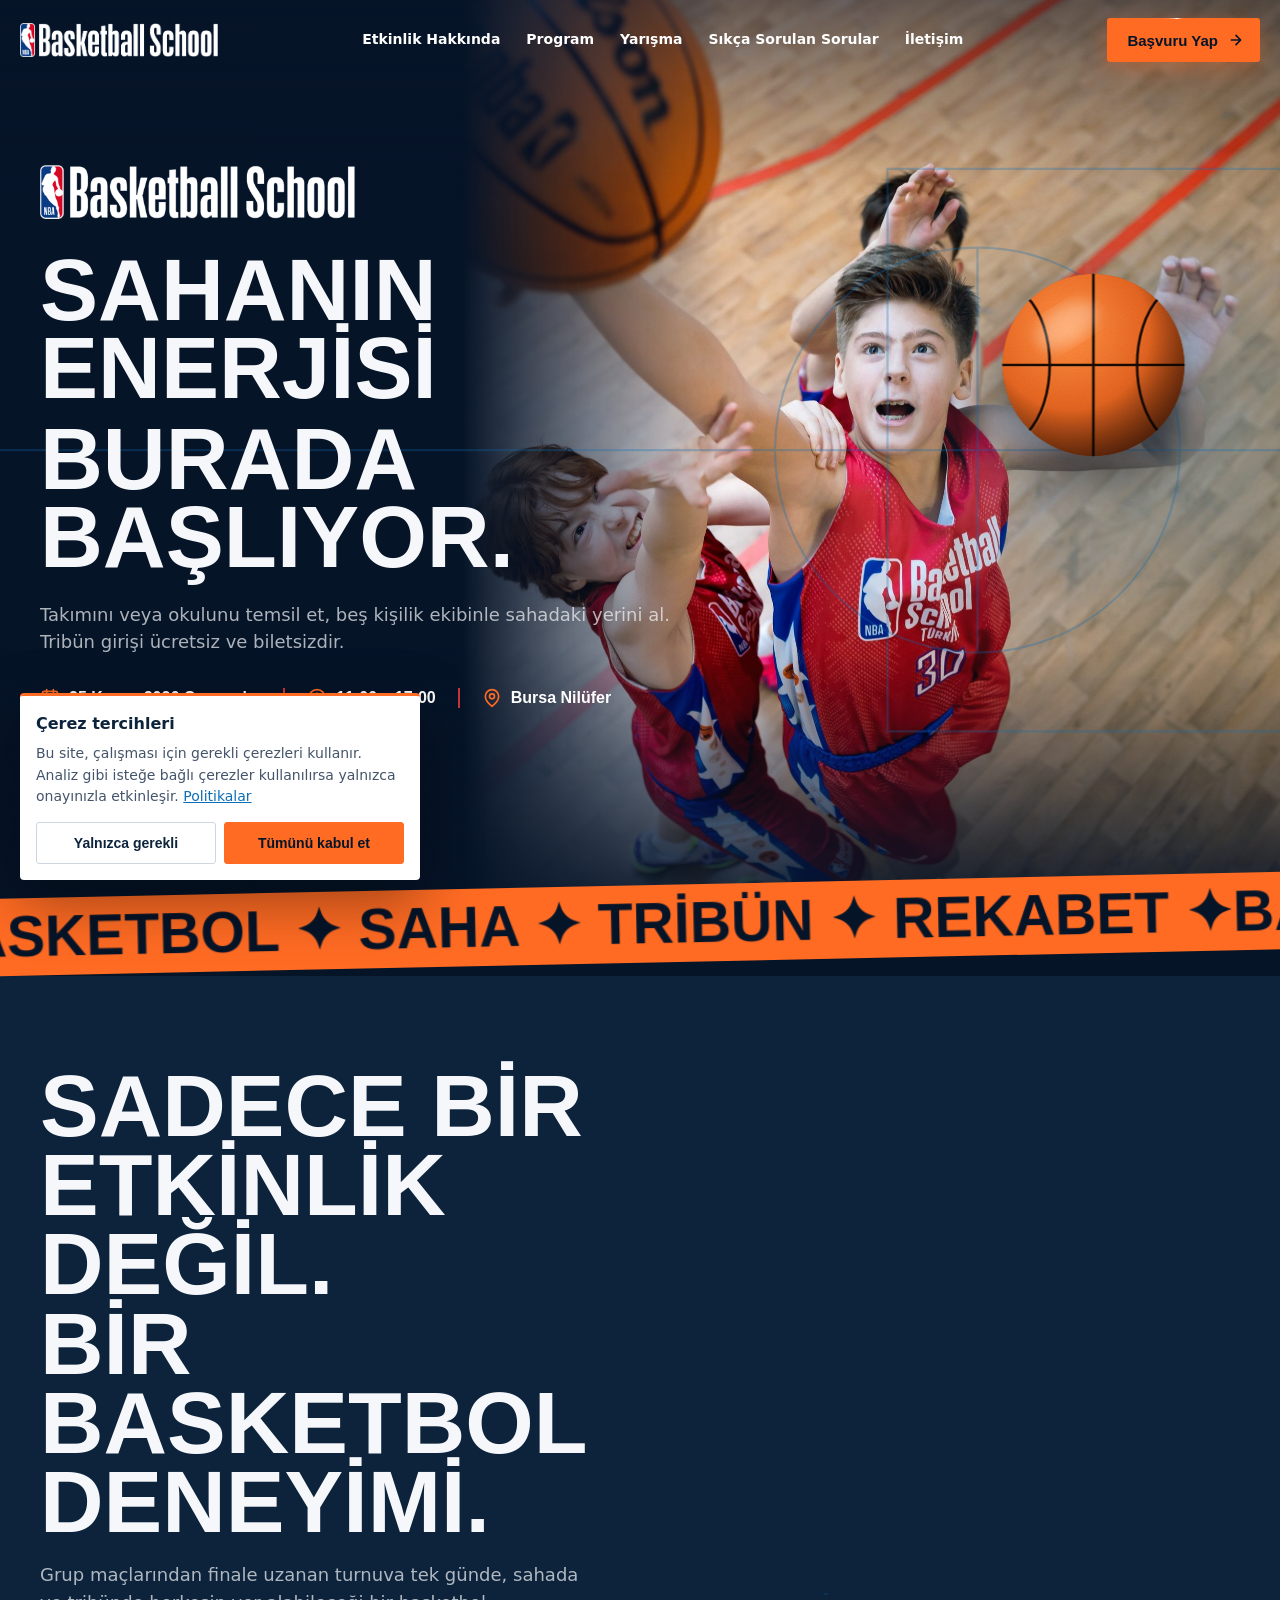
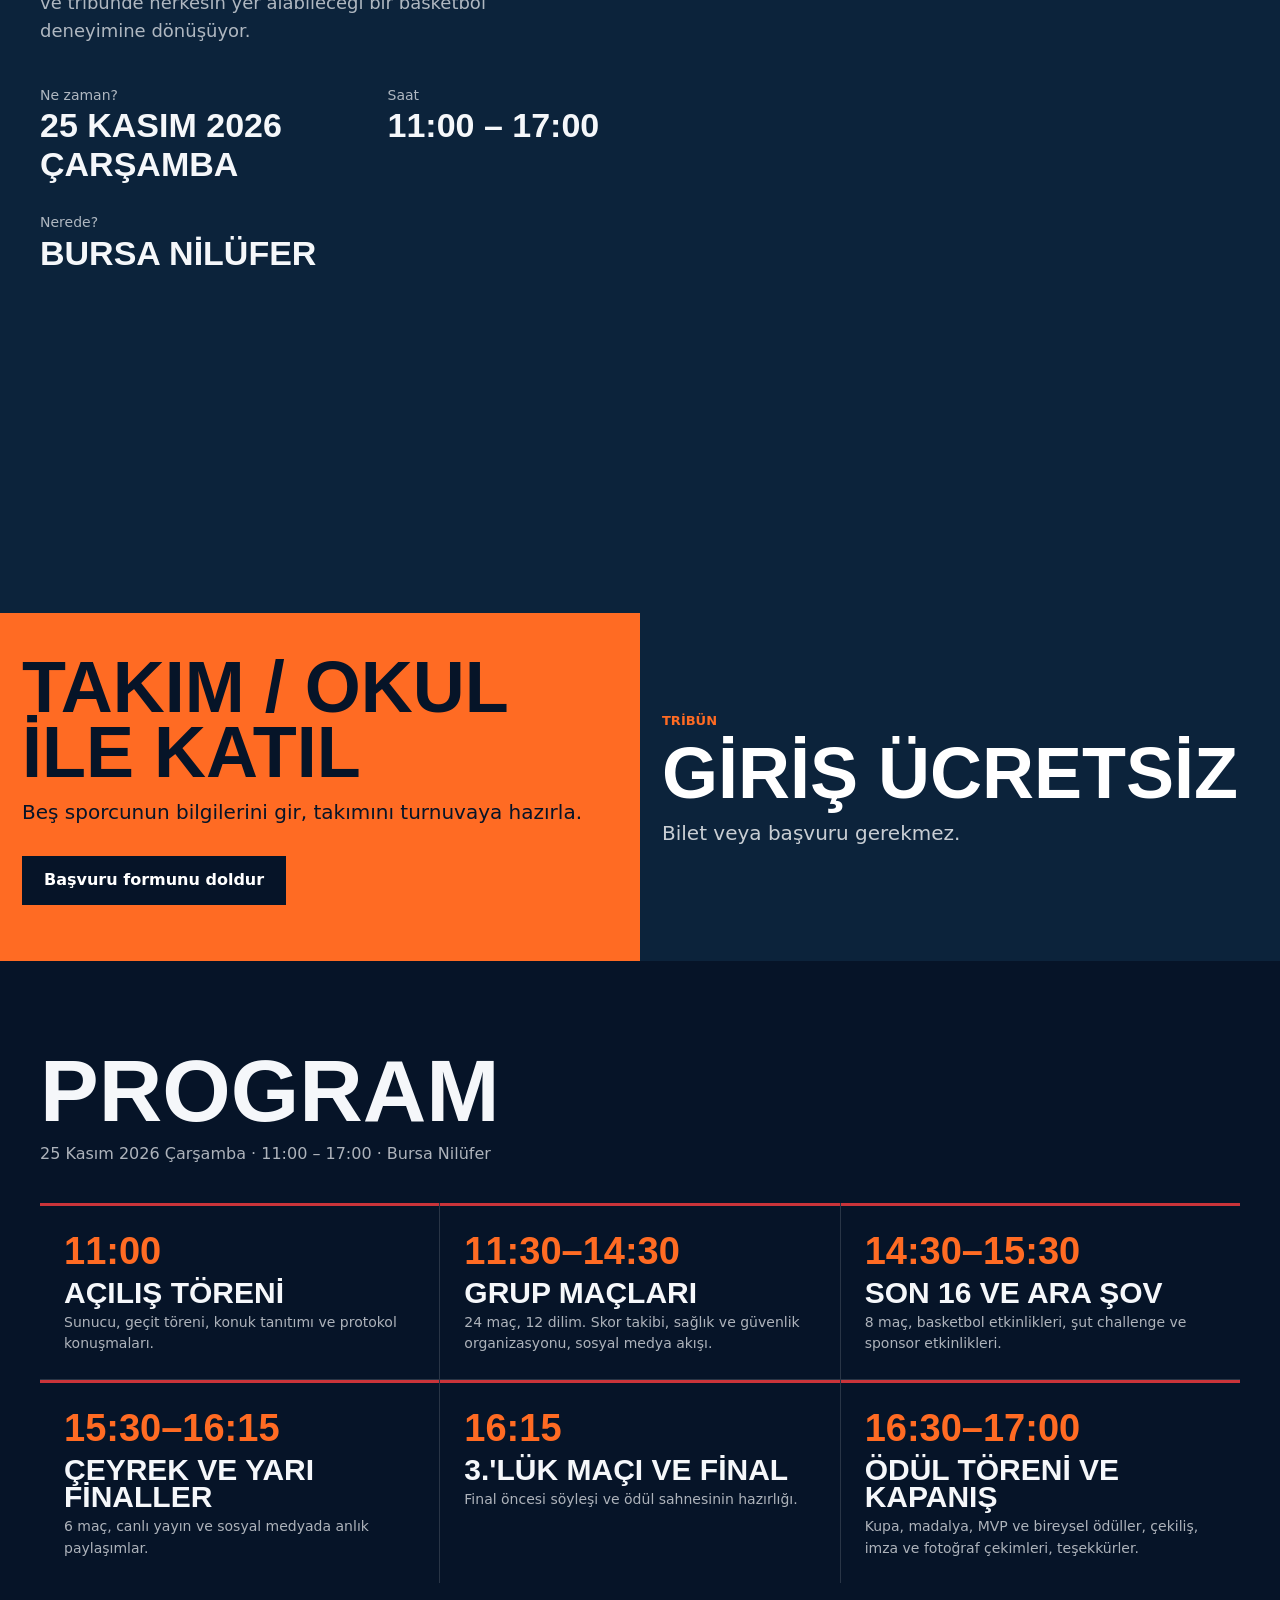
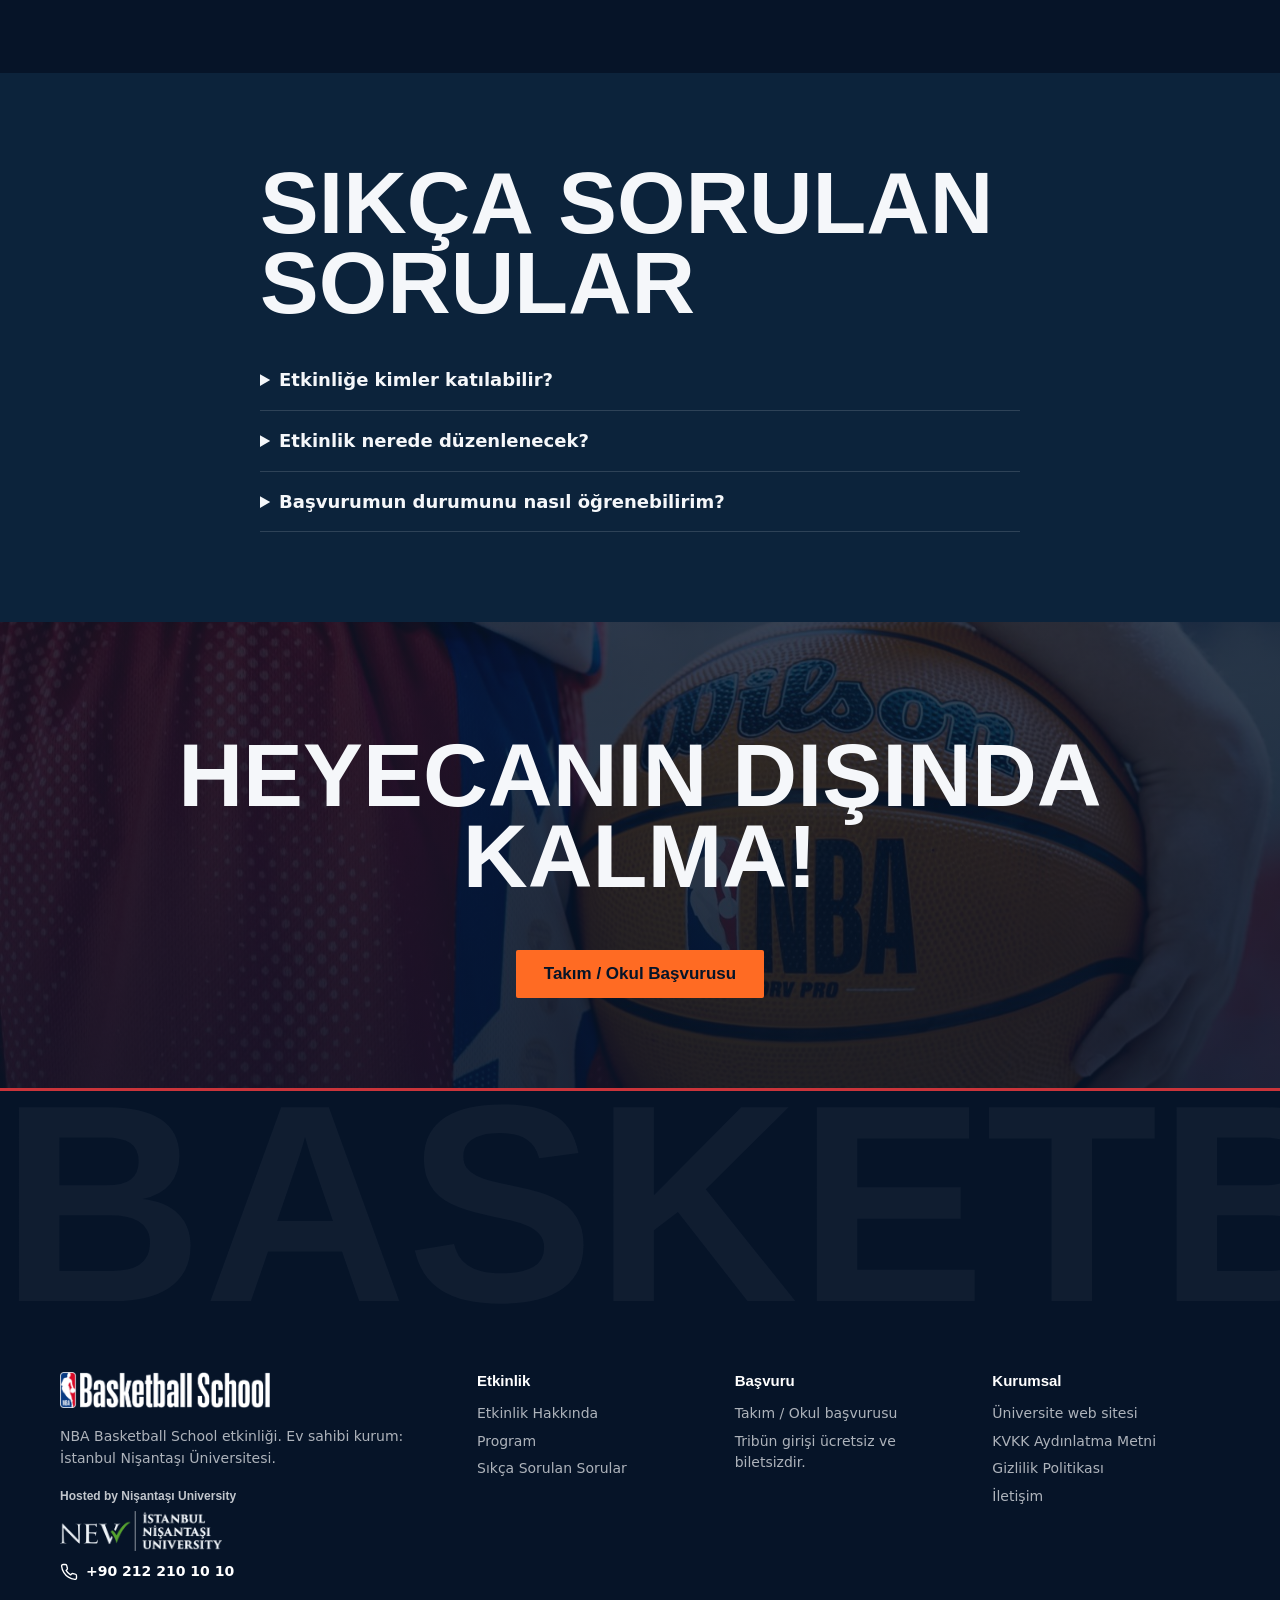
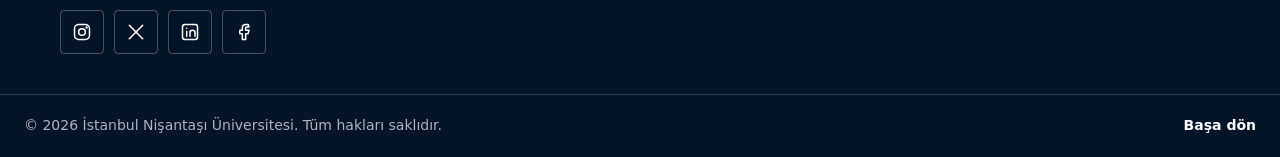
==== commit a86ff364: "Update index.html" ====
--- a/index.html
+++ b/index.html
@@ -99,8 +99,8 @@
           <path d="M600 40V560" pathLength="1600"/>
           <path d="M40 190H200V410H40M1160 190H1000V410H1160" pathLength="1600"/>
         </svg>
-        <div class="in about-grid"><div class="about-text"><h2>Sadece bir etkinlik değil.<br>Bir basketbol deneyimi.</h2><p class="about-lead">Grup maçlarından finale uzanan turnuva tek günde, sahada ve tribünde herkesin yer alabileceği bir basketbol deneyimine dönüşüyor.</p><dl><div><dt>Ne zaman?</dt><dd>25 Kasım 2026 Çarşamba</dd></div><div><dt>Saat</dt><dd>11:00 – 17:00</dd></div><div><dt>Nerede?</dt><dd>Bursa Nilüfer</dd></div></dl></div>
-        <figure class="about-photo"><img src="assets/about-photo.jpg" width="900" height="1351" loading="lazy" alt="Forma giymiş bir oyuncu, NBA DRV PRO basketbol topunu kolunun altında tutuyor"></figure></div>
+        <div class="in about-grid"><div class="about-text"><h2>Sadece bir etkinlik değil.<br>Bir basketbol deneyimi.</h2><p class="about-lead">Grup maçlarından finale uzanan turnuva tek günde, sahada ve tribünde herkesin yer alabileceği bir basketbol deneyimine dönüşüyor.</p><dl><div><dt>Ne zaman?</dt><dd>25 Kasım 2026 Çarşamba</dd></div><div><dt>Saat</dt><dd>11:00 – 17:00</dd></div><div><dt>Nerede?</dt><dd>Bursa Nilüfer</dd></div></dl></div></div>
+      <figure class="about-photo"><img src="assets/cta-banner.jpg" width="1600" height="895" loading="lazy" alt="NBA Basketball School etkinliğinden basketbol sahası görüntüsü"></figure>
       </section>
       <!-- Katilim secenekleri -->
       <section id="katilim" class="two"><a href="#" class="or" style="background:var(--hoop);color:var(--navy)" data-open="y">
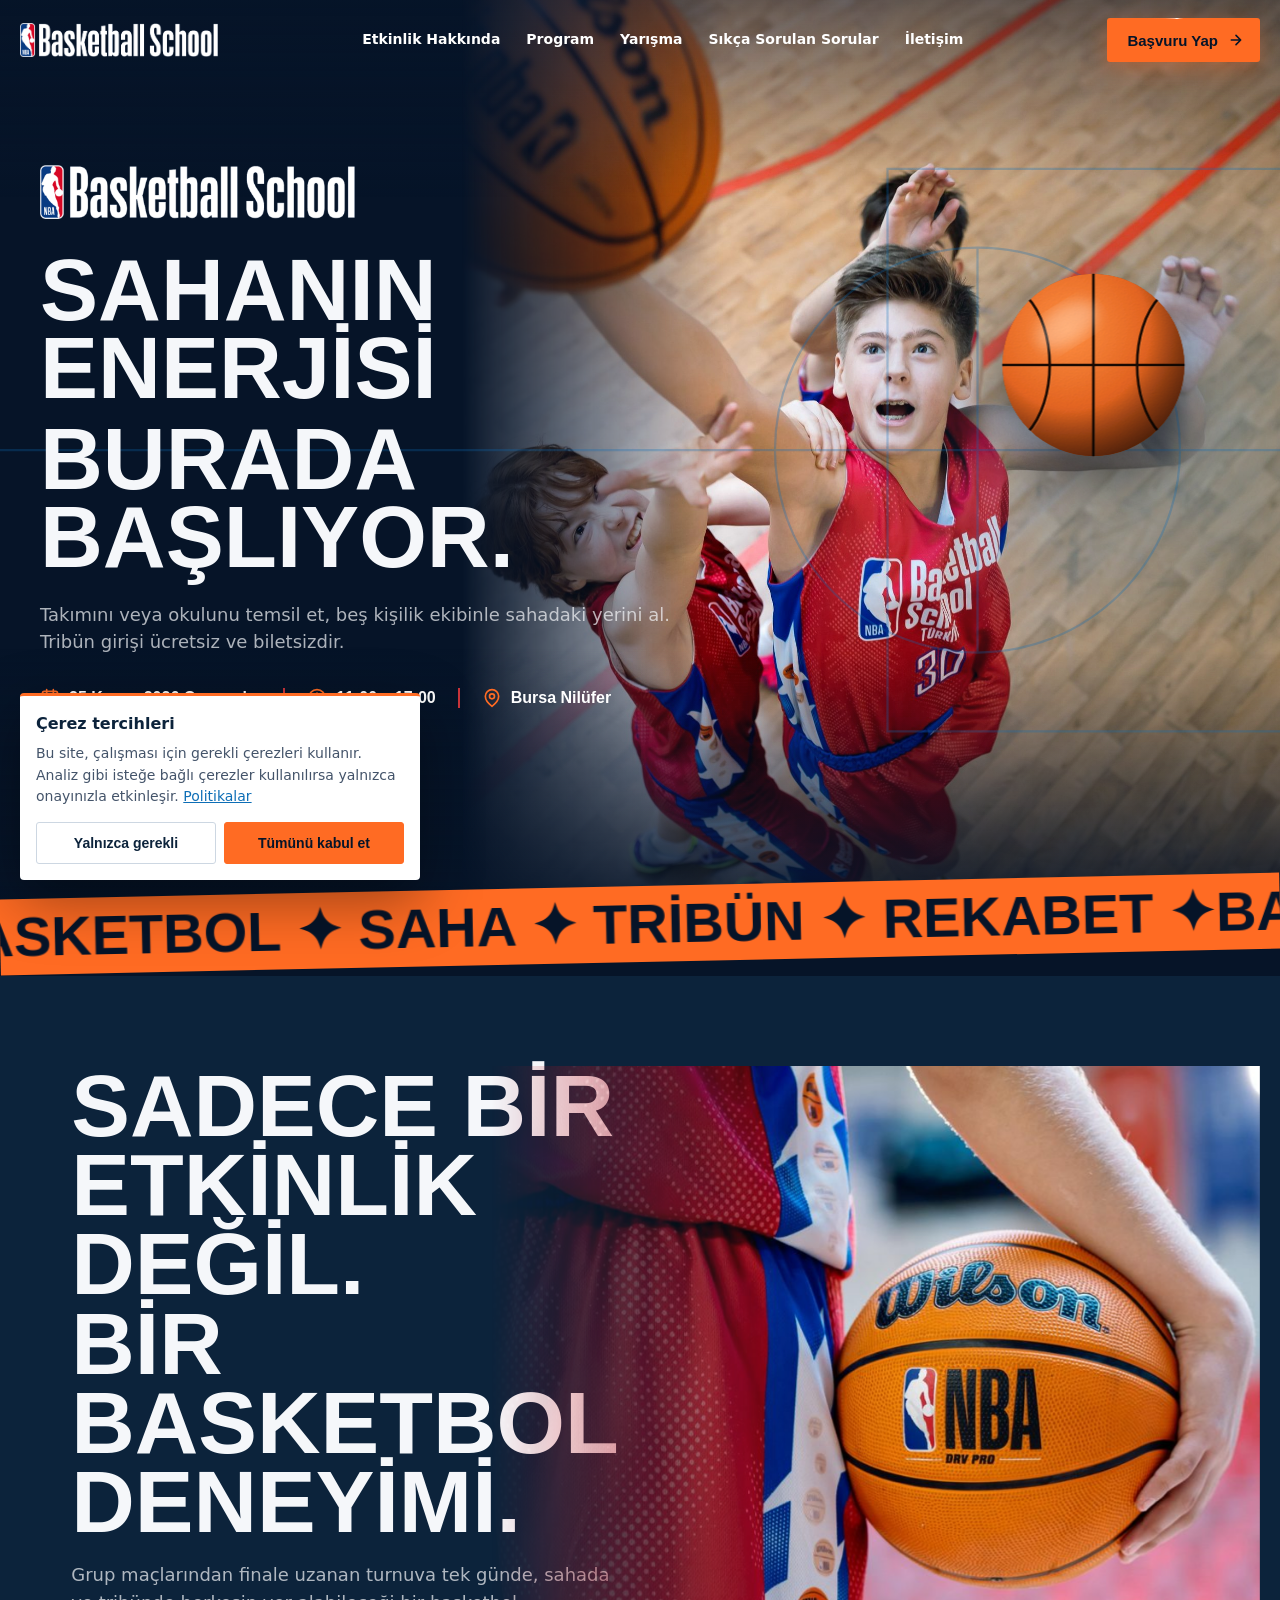
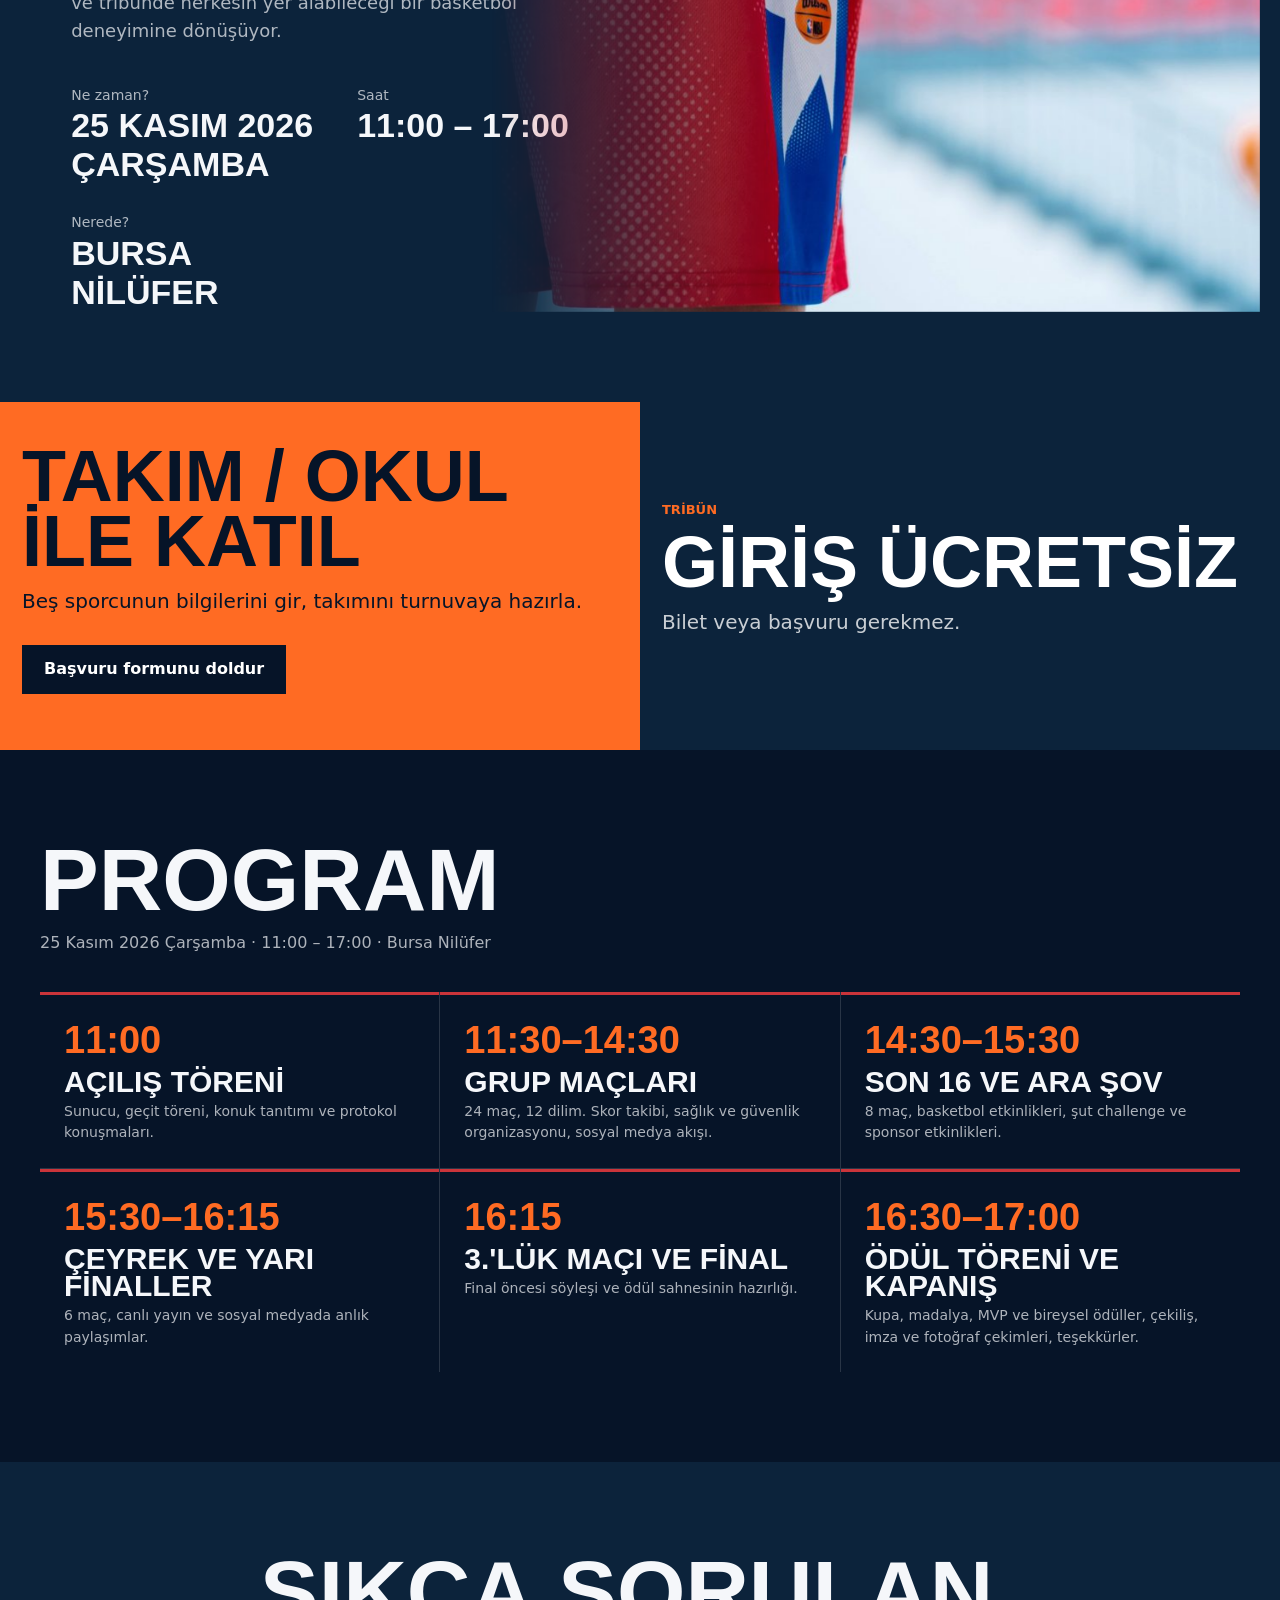
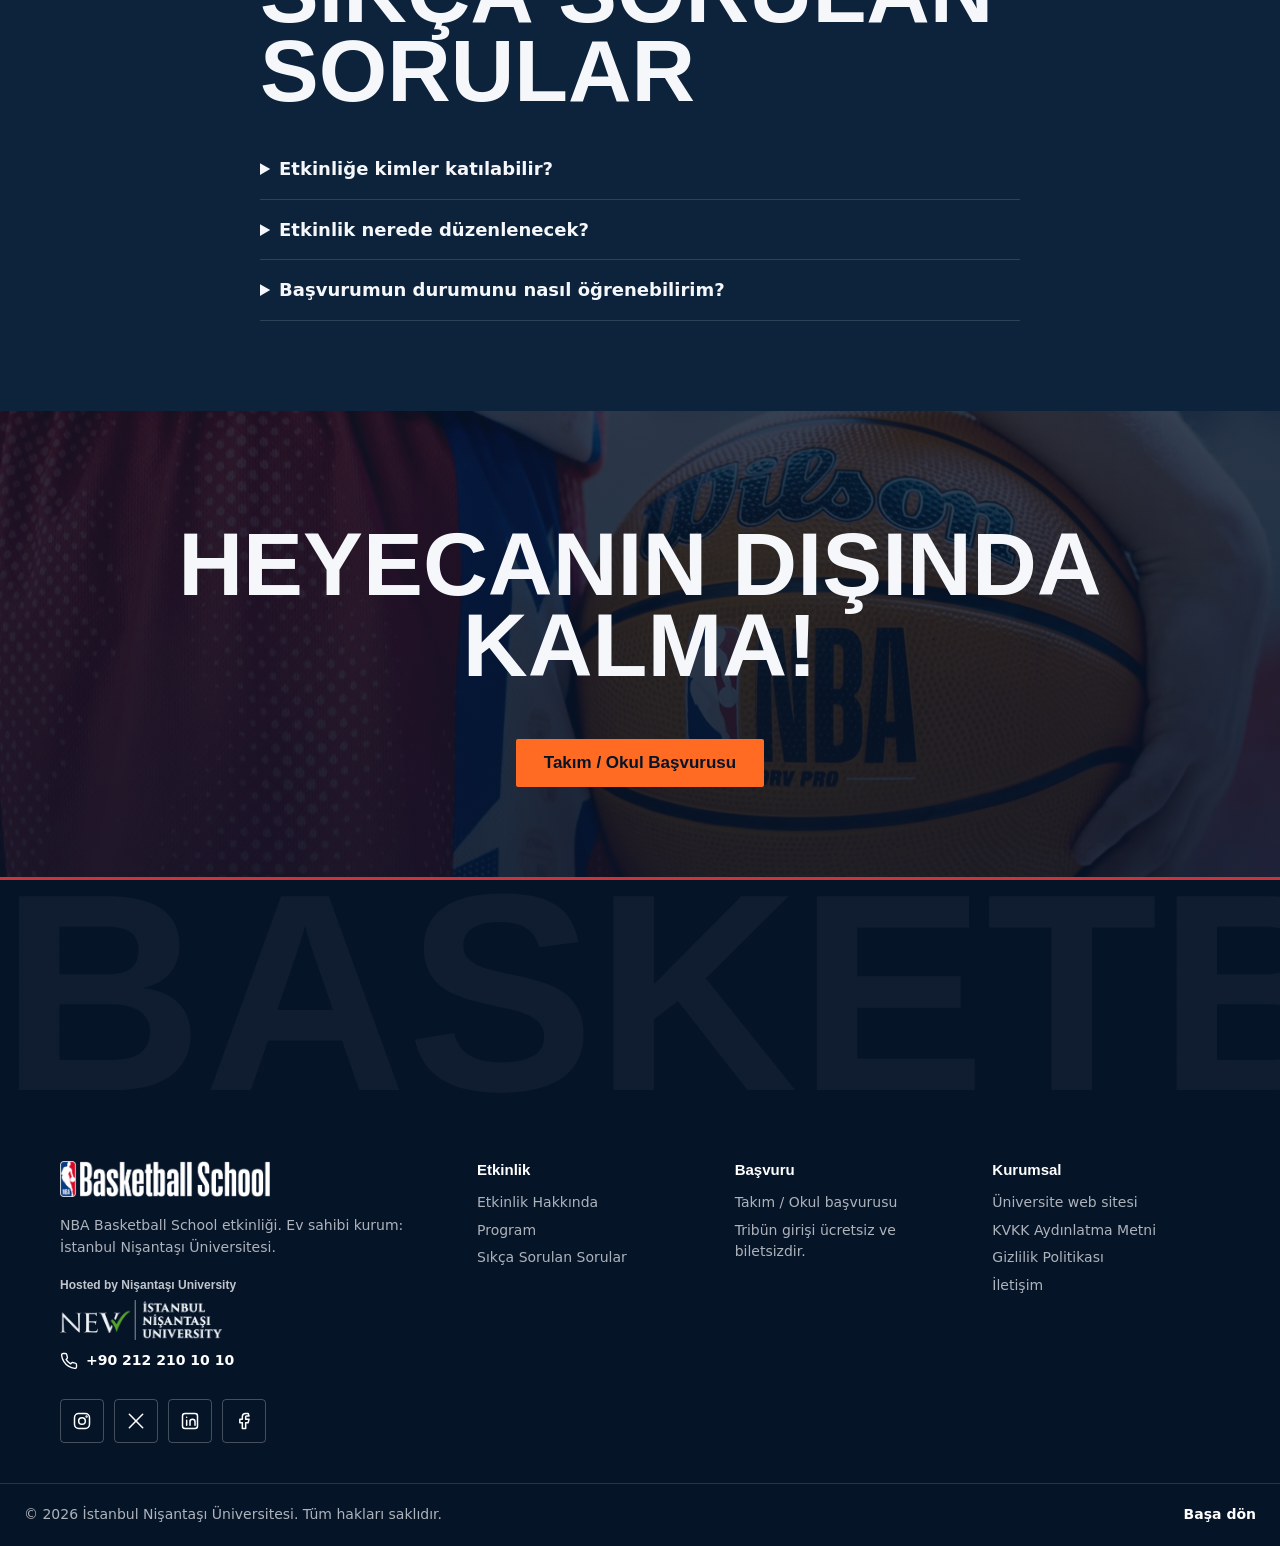
==== commit 542f1596: "Update index.html" ====
--- a/index.html
+++ b/index.html
@@ -99,8 +99,8 @@
           <path d="M600 40V560" pathLength="1600"/>
           <path d="M40 190H200V410H40M1160 190H1000V410H1160" pathLength="1600"/>
         </svg>
-        <div class="in about-grid"><div class="about-text"><h2>Sadece bir etkinlik değil.<br>Bir basketbol deneyimi.</h2><p class="about-lead">Grup maçlarından finale uzanan turnuva tek günde, sahada ve tribünde herkesin yer alabileceği bir basketbol deneyimine dönüşüyor.</p><dl><div><dt>Ne zaman?</dt><dd>25 Kasım 2026 Çarşamba</dd></div><div><dt>Saat</dt><dd>11:00 – 17:00</dd></div><div><dt>Nerede?</dt><dd>Bursa Nilüfer</dd></div></dl></div></div>
-      <figure class="about-photo"><img src="assets/cta-banner.jpg" width="1600" height="895" loading="lazy" alt="NBA Basketball School etkinliğinden basketbol sahası görüntüsü"></figure>
+        <div class="in about-grid"><div class="about-text"><h2>Sadece bir etkinlik değil.<br>Bir basketbol deneyimi.</h2><p class="about-lead">Grup maçlarından finale uzanan turnuva tek günde, sahada ve tribünde herkesin yer alabileceği bir basketbol deneyimine dönüşüyor.</p><dl><div><dt>Ne zaman?</dt><dd>25 Kasım 2026 Çarşamba</dd></div><div><dt>Saat</dt><dd>11:00 – 17:00</dd></div><div><dt>Nerede?</dt><dd>Bursa Nilüfer</dd></div></dl></div>
+        <figure class="about-photo"><img src="assets/about-photo.jpg" width="900" height="1351" loading="lazy" alt="Forma giymiş bir oyuncu, NBA DRV PRO basketbol topunu kolunun altında tutuyor"></figure></div>
       </section>
       <!-- Katilim secenekleri -->
       <section id="katilim" class="two"><a href="#" class="or" style="background:var(--hoop);color:var(--navy)" data-open="y">
--- a/onizleme.css
+++ b/onizleme.css
@@ -2086,3 +2086,35 @@
 .intro-logos .brand-plate img{height:46px}
 @media(max-width:520px){.brand-plate img,.brands .nbal{height:26px}.brand-plate.big img{height:40px}}
 .fin{position:relative;overflow:hidden;background:linear-gradient(rgba(6,20,40,.8),rgba(6,20,40,.88)),url(assets/cta-banner.jpg) 68% 50%/cover}
+
+/* ===== Mobil uyum duzeltmeleri ===== */
+html,body{max-width:100%;overflow-x:hidden}
+main{overflow-x:clip}
+.mq{margin-left:0;margin-right:0;transform:rotate(-1.2deg)}
+@media(max-width:899.98px){#m{transform:translateY(-12px)}#m.o{transform:none}}
+
+/* Hakkinda gorseli: cta-banner, degrade gecisli */
+.about-photo{max-width:none;border-bottom:0;-webkit-mask-image:linear-gradient(180deg,transparent 0,#000 28%,#000 100%);mask-image:linear-gradient(180deg,transparent 0,#000 28%,#000 100%)}
+.about-photo img{aspect-ratio:4/3;object-fit:cover;object-position:68% 50%}
+@media(min-width:900px){
+  .about-grid{grid-template-columns:.9fr 1.1fr}
+  .about-photo{-webkit-mask-image:linear-gradient(90deg,transparent 0,#000 38%,#000 100%);mask-image:linear-gradient(90deg,transparent 0,#000 38%,#000 100%)}
+  .about-photo img{aspect-ratio:auto;height:460px}
+}
+
+/* Hakkinda gorseli: bolumu doldursun */
+@media(min-width:900px){
+  #hakkinda{min-height:560px;display:flex;align-items:center}
+  #hakkinda .about-grid{grid-template-columns:1fr;position:relative;z-index:2}
+  #hakkinda .about-text{max-width:min(46%,34rem)}
+  #hakkinda .about-photo{position:absolute;z-index:1;top:0;right:0;bottom:0;width:62%;height:auto;max-width:none;margin:0;
+    -webkit-mask-image:linear-gradient(90deg,transparent 0,#000 40%,#000 100%);mask-image:linear-gradient(90deg,transparent 0,#000 40%,#000 100%)}
+  #hakkinda .about-photo img{position:absolute;inset:0;width:100%;height:100%;aspect-ratio:auto;object-fit:cover;object-position:70% 50%}
+}
+@media(min-width:900px){
+  #hakkinda .about-grid{max-width:none;margin:0;padding-left:clamp(20px,4vw,72px)}
+  #hakkinda .about-text{text-align:left}
+}
+/* Hakkinda gorseli her zaman gorunsun (scroll animasyonuna bagli degil) */
+#hakkinda .about-photo{clip-path:none;transition:none}
+#hakkinda .about-photo img{transform:none!important}
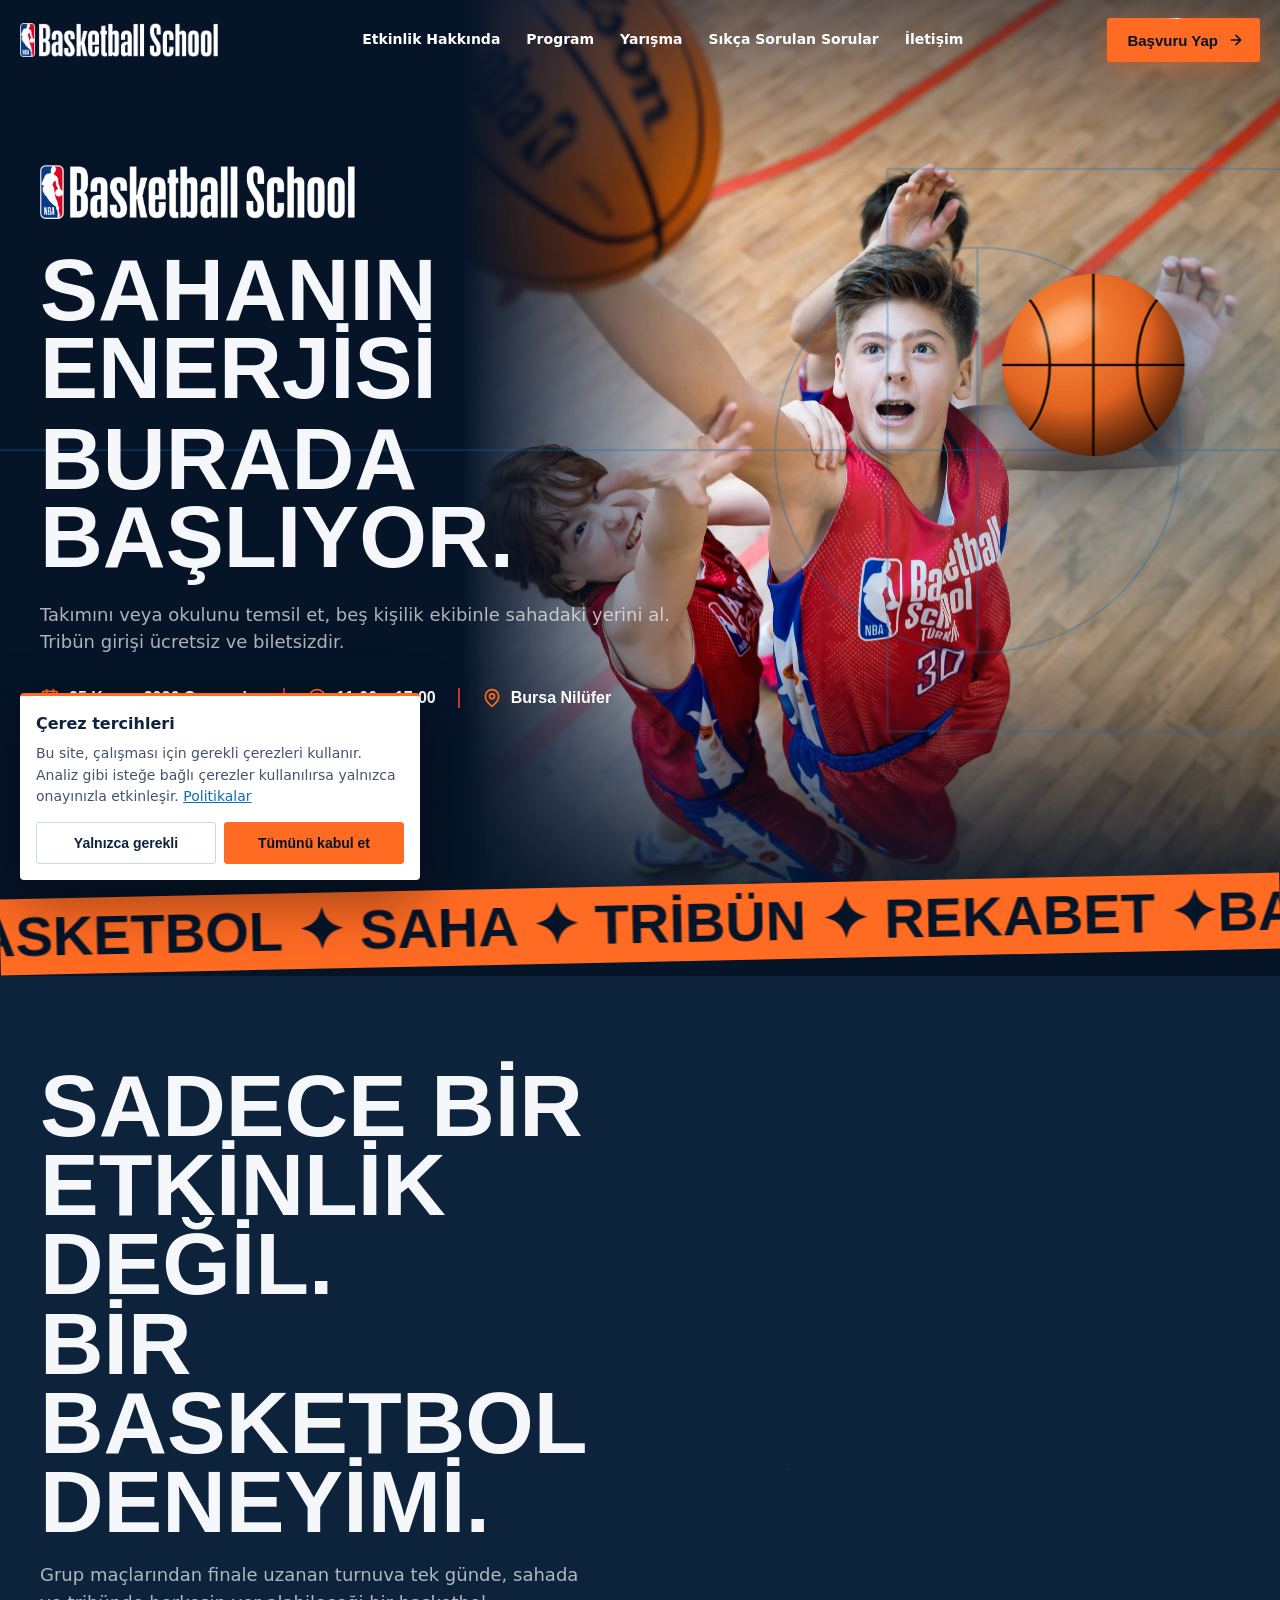
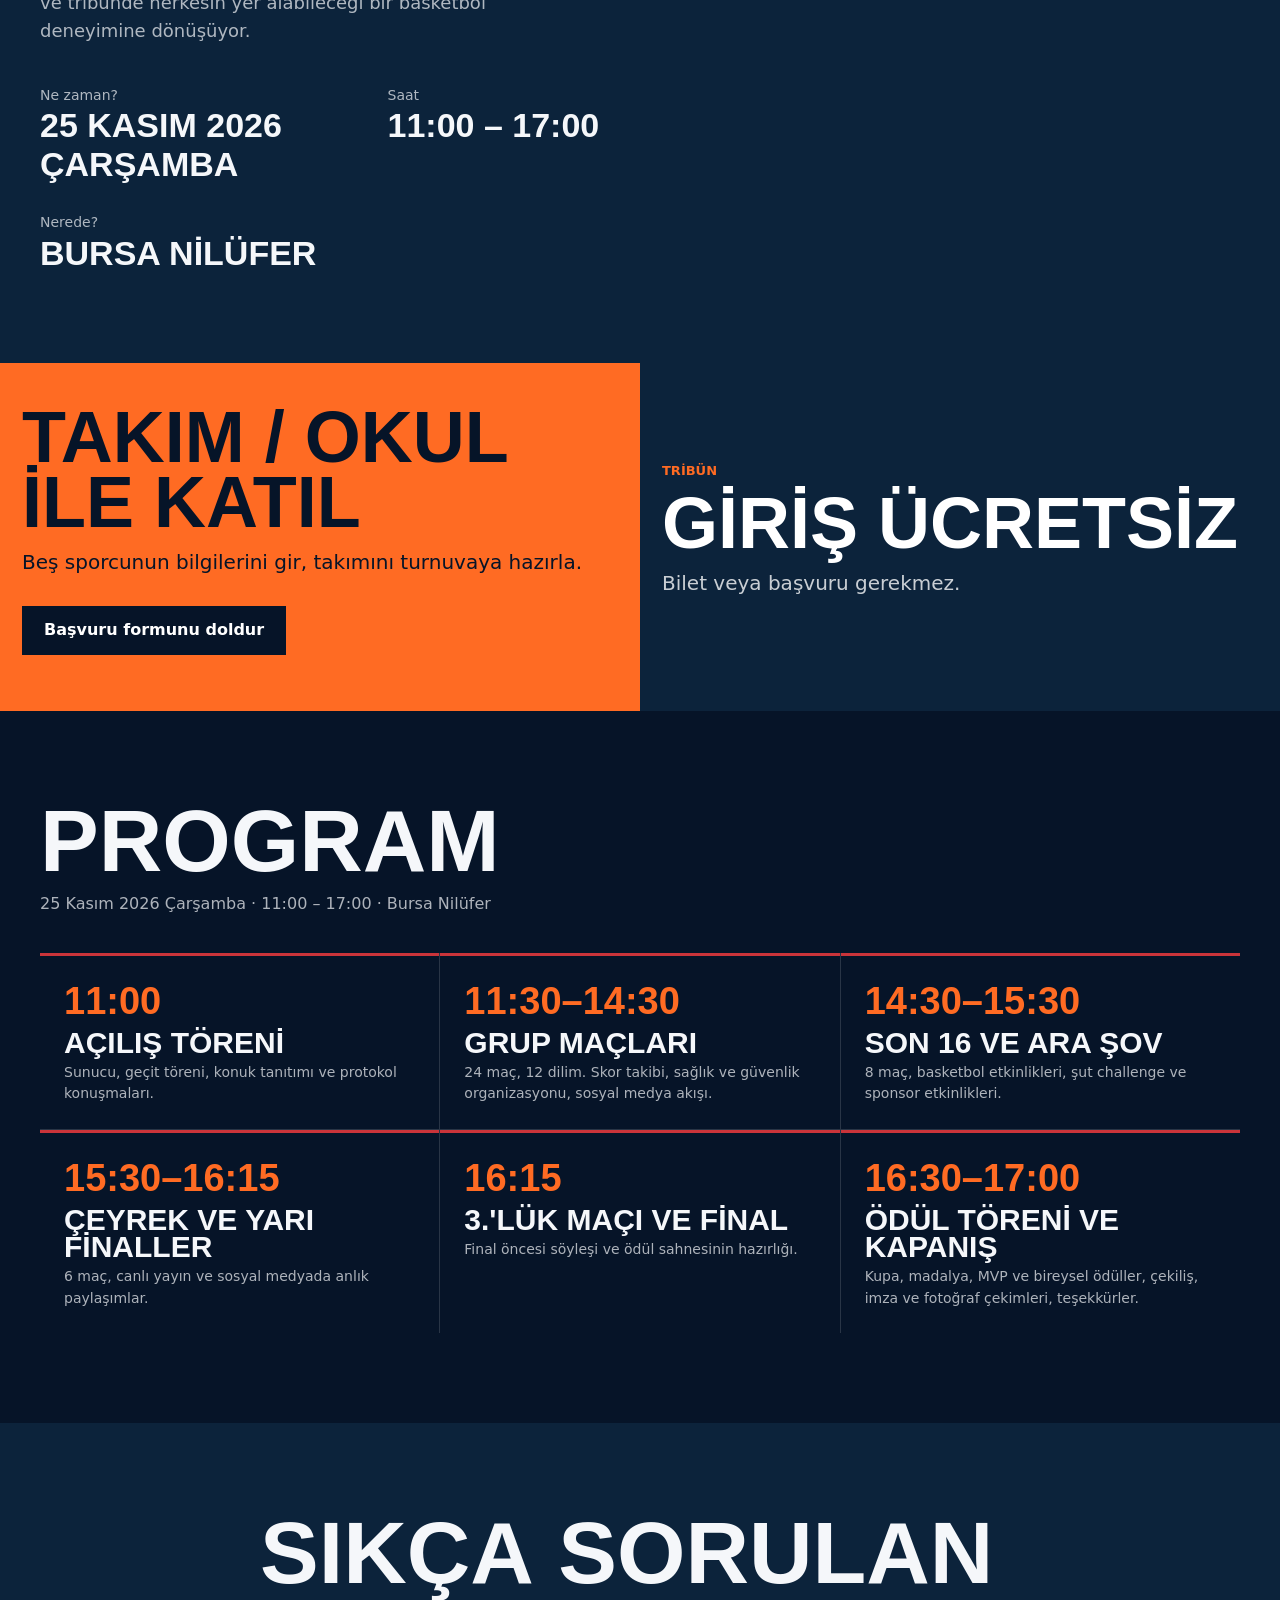
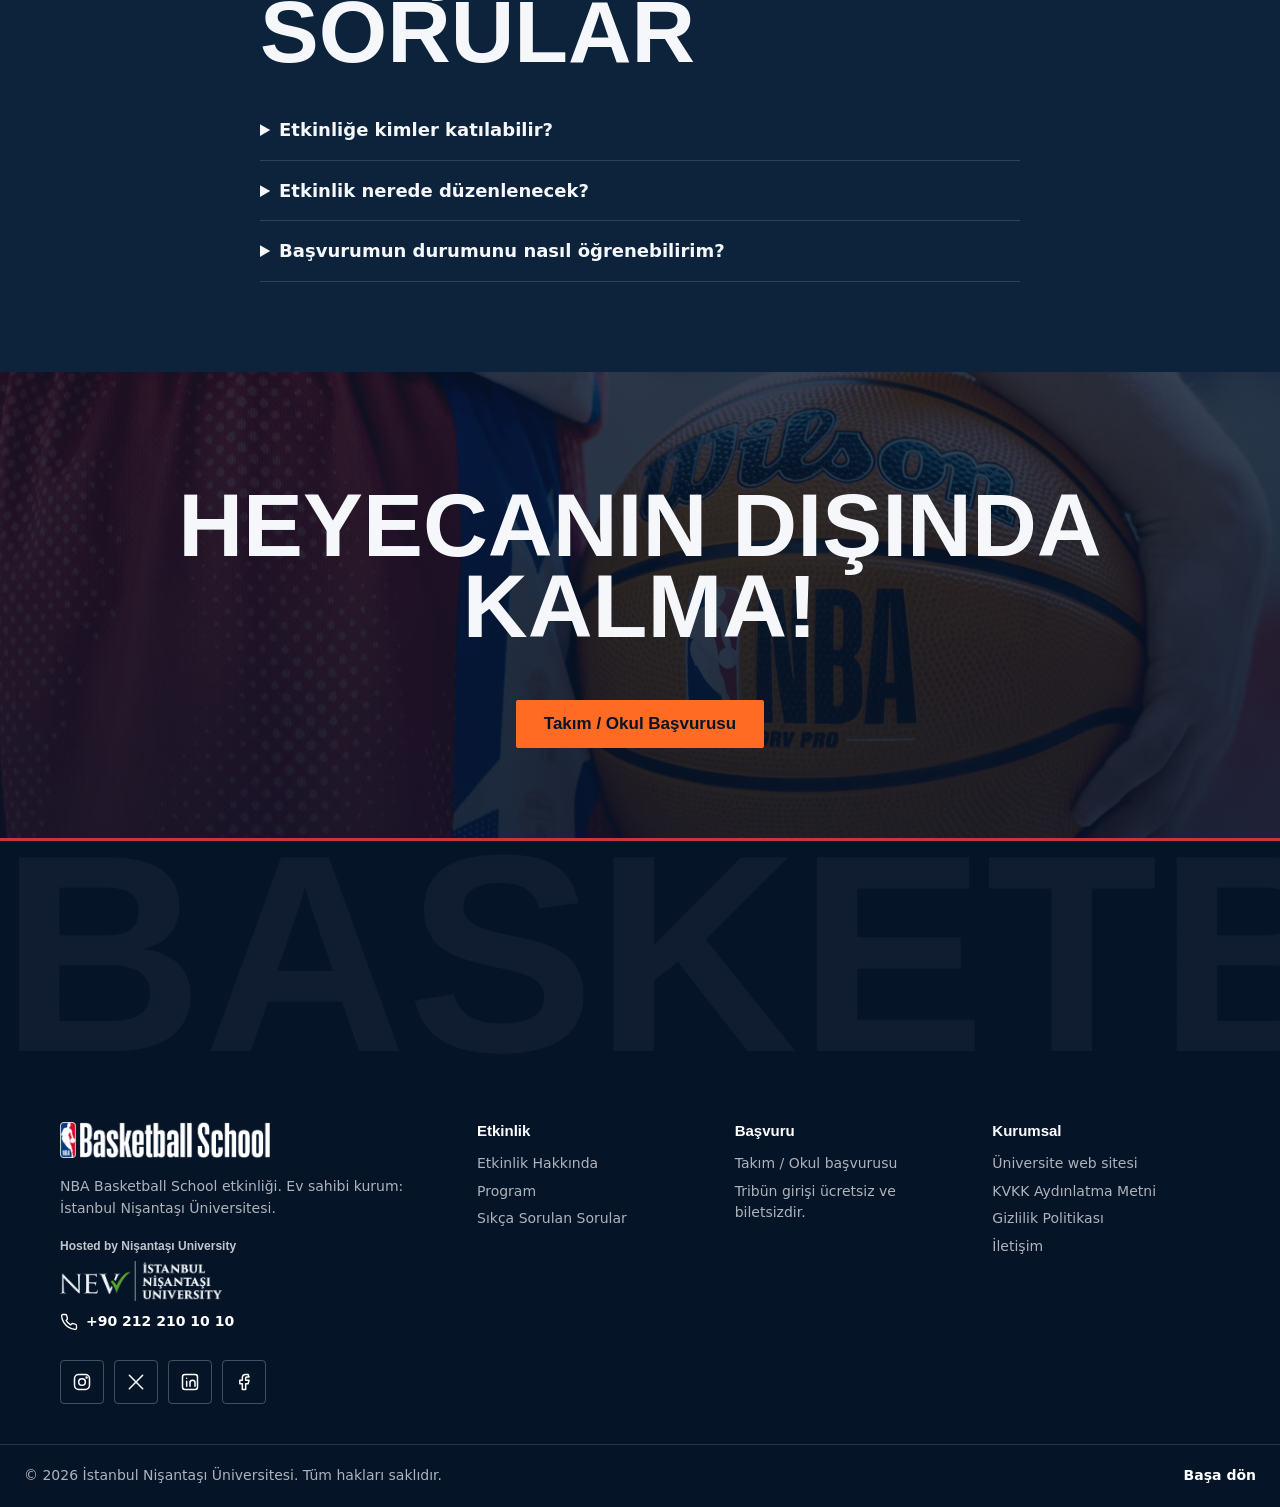
==== commit 537669d6: "Update index.html" ====
--- a/index.html
+++ b/index.html
@@ -99,8 +99,7 @@
           <path d="M600 40V560" pathLength="1600"/>
           <path d="M40 190H200V410H40M1160 190H1000V410H1160" pathLength="1600"/>
         </svg>
-        <div class="in about-grid"><div class="about-text"><h2>Sadece bir etkinlik değil.<br>Bir basketbol deneyimi.</h2><p class="about-lead">Grup maçlarından finale uzanan turnuva tek günde, sahada ve tribünde herkesin yer alabileceği bir basketbol deneyimine dönüşüyor.</p><dl><div><dt>Ne zaman?</dt><dd>25 Kasım 2026 Çarşamba</dd></div><div><dt>Saat</dt><dd>11:00 – 17:00</dd></div><div><dt>Nerede?</dt><dd>Bursa Nilüfer</dd></div></dl></div>
-        <figure class="about-photo"><img src="assets/about-photo.jpg" width="900" height="1351" loading="lazy" alt="Forma giymiş bir oyuncu, NBA DRV PRO basketbol topunu kolunun altında tutuyor"></figure></div>
+        <div class="in about-grid"><div class="about-text"><h2>Sadece bir etkinlik değil.<br>Bir basketbol deneyimi.</h2><p class="about-lead">Grup maçlarından finale uzanan turnuva tek günde, sahada ve tribünde herkesin yer alabileceği bir basketbol deneyimine dönüşüyor.</p><dl><div><dt>Ne zaman?</dt><dd>25 Kasım 2026 Çarşamba</dd></div><div><dt>Saat</dt><dd>11:00 – 17:00</dd></div><div><dt>Nerede?</dt><dd>Bursa Nilüfer</dd></div></dl></div></div>
       </section>
       <!-- Katilim secenekleri -->
       <section id="katilim" class="two"><a href="#" class="or" style="background:var(--hoop);color:var(--navy)" data-open="y">
--- a/onizleme.css
+++ b/onizleme.css
@@ -2092,29 +2092,3 @@
 main{overflow-x:clip}
 .mq{margin-left:0;margin-right:0;transform:rotate(-1.2deg)}
 @media(max-width:899.98px){#m{transform:translateY(-12px)}#m.o{transform:none}}
-
-/* Hakkinda gorseli: cta-banner, degrade gecisli */
-.about-photo{max-width:none;border-bottom:0;-webkit-mask-image:linear-gradient(180deg,transparent 0,#000 28%,#000 100%);mask-image:linear-gradient(180deg,transparent 0,#000 28%,#000 100%)}
-.about-photo img{aspect-ratio:4/3;object-fit:cover;object-position:68% 50%}
-@media(min-width:900px){
-  .about-grid{grid-template-columns:.9fr 1.1fr}
-  .about-photo{-webkit-mask-image:linear-gradient(90deg,transparent 0,#000 38%,#000 100%);mask-image:linear-gradient(90deg,transparent 0,#000 38%,#000 100%)}
-  .about-photo img{aspect-ratio:auto;height:460px}
-}
-
-/* Hakkinda gorseli: bolumu doldursun */
-@media(min-width:900px){
-  #hakkinda{min-height:560px;display:flex;align-items:center}
-  #hakkinda .about-grid{grid-template-columns:1fr;position:relative;z-index:2}
-  #hakkinda .about-text{max-width:min(46%,34rem)}
-  #hakkinda .about-photo{position:absolute;z-index:1;top:0;right:0;bottom:0;width:62%;height:auto;max-width:none;margin:0;
-    -webkit-mask-image:linear-gradient(90deg,transparent 0,#000 40%,#000 100%);mask-image:linear-gradient(90deg,transparent 0,#000 40%,#000 100%)}
-  #hakkinda .about-photo img{position:absolute;inset:0;width:100%;height:100%;aspect-ratio:auto;object-fit:cover;object-position:70% 50%}
-}
-@media(min-width:900px){
-  #hakkinda .about-grid{max-width:none;margin:0;padding-left:clamp(20px,4vw,72px)}
-  #hakkinda .about-text{text-align:left}
-}
-/* Hakkinda gorseli her zaman gorunsun (scroll animasyonuna bagli degil) */
-#hakkinda .about-photo{clip-path:none;transition:none}
-#hakkinda .about-photo img{transform:none!important}
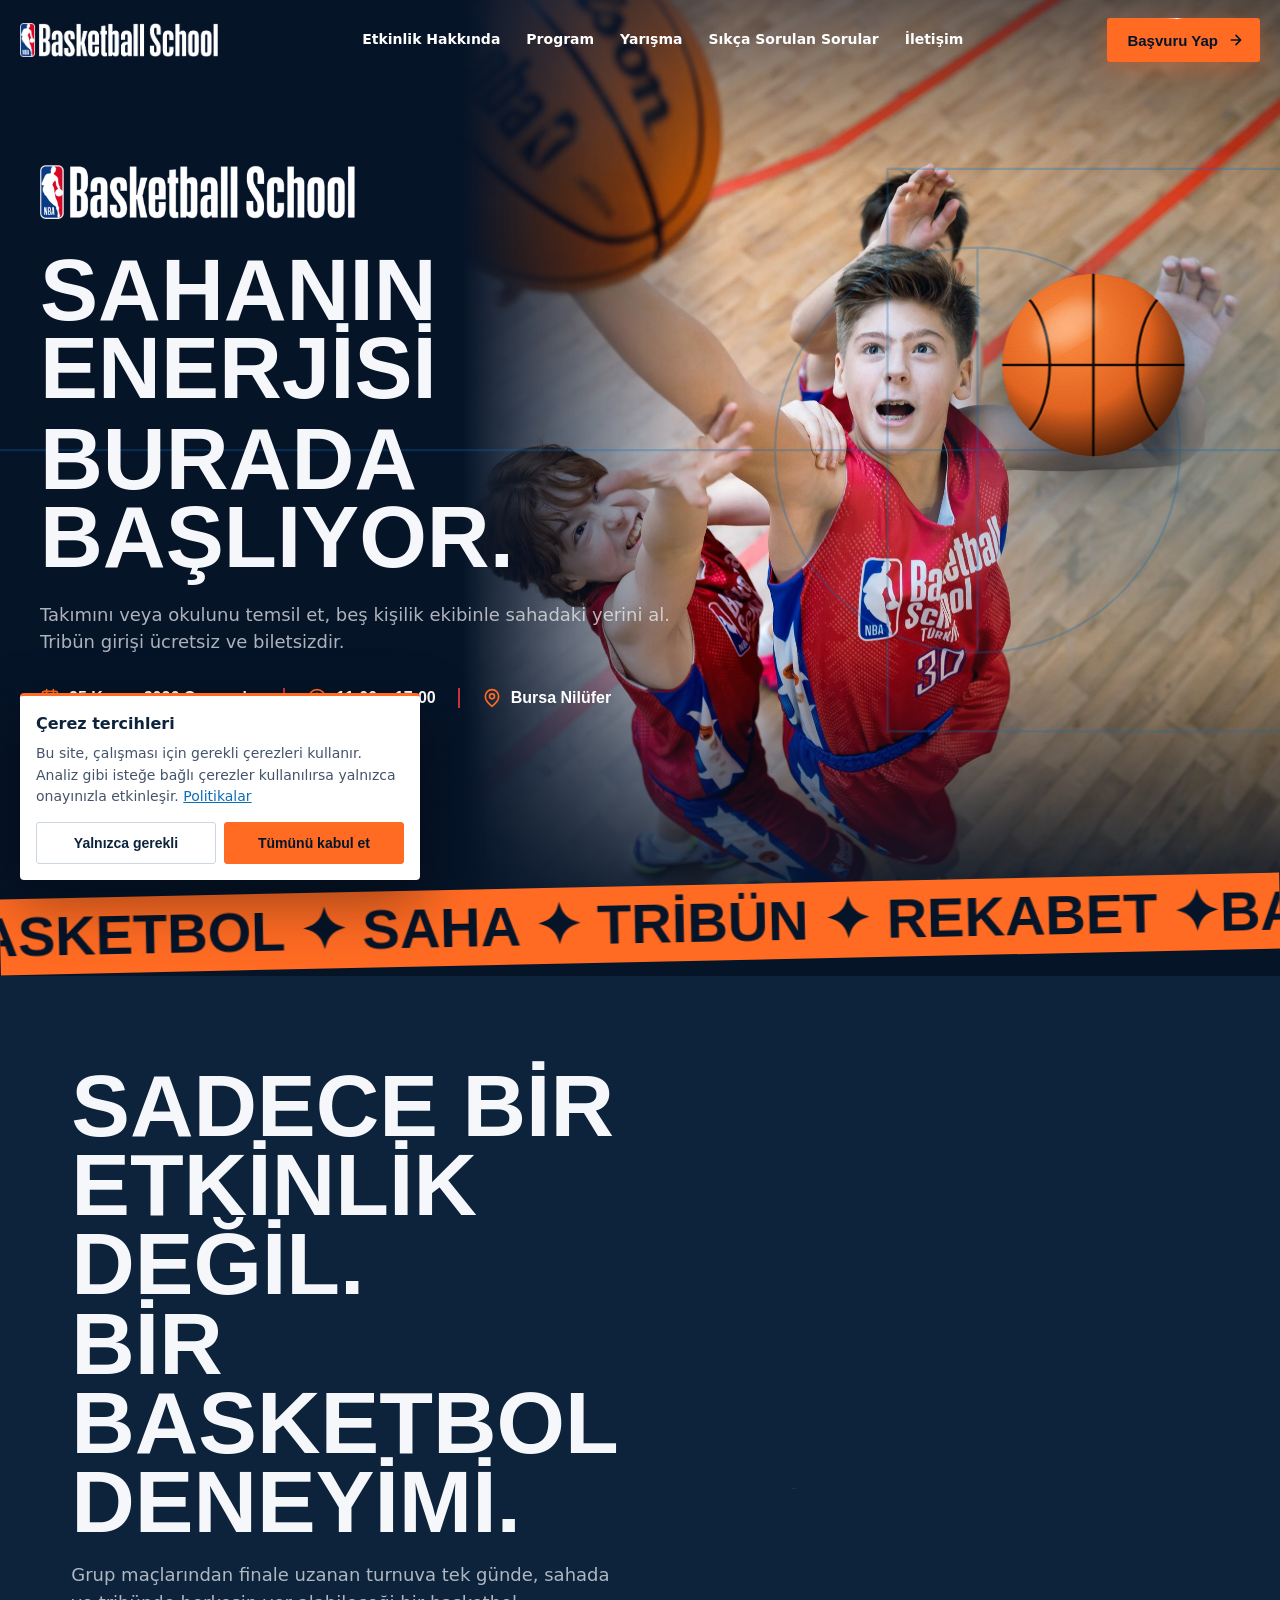
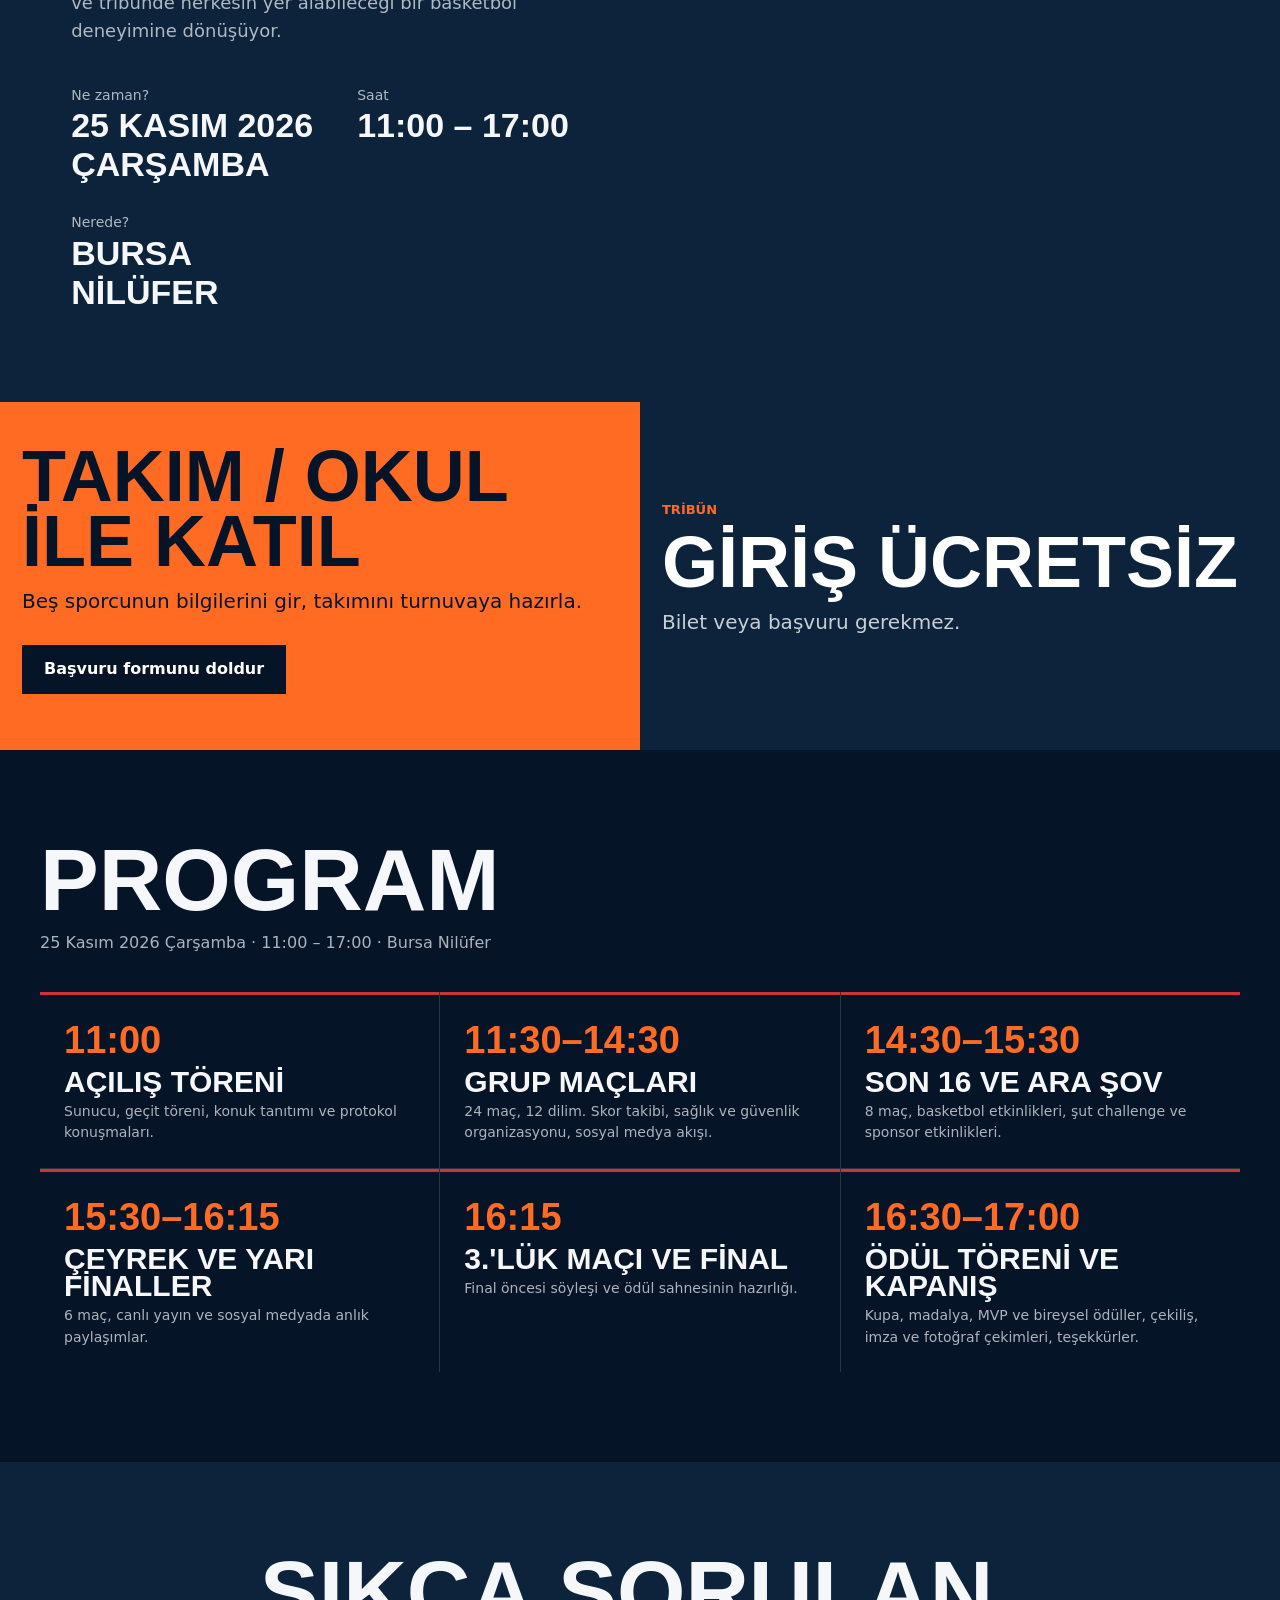
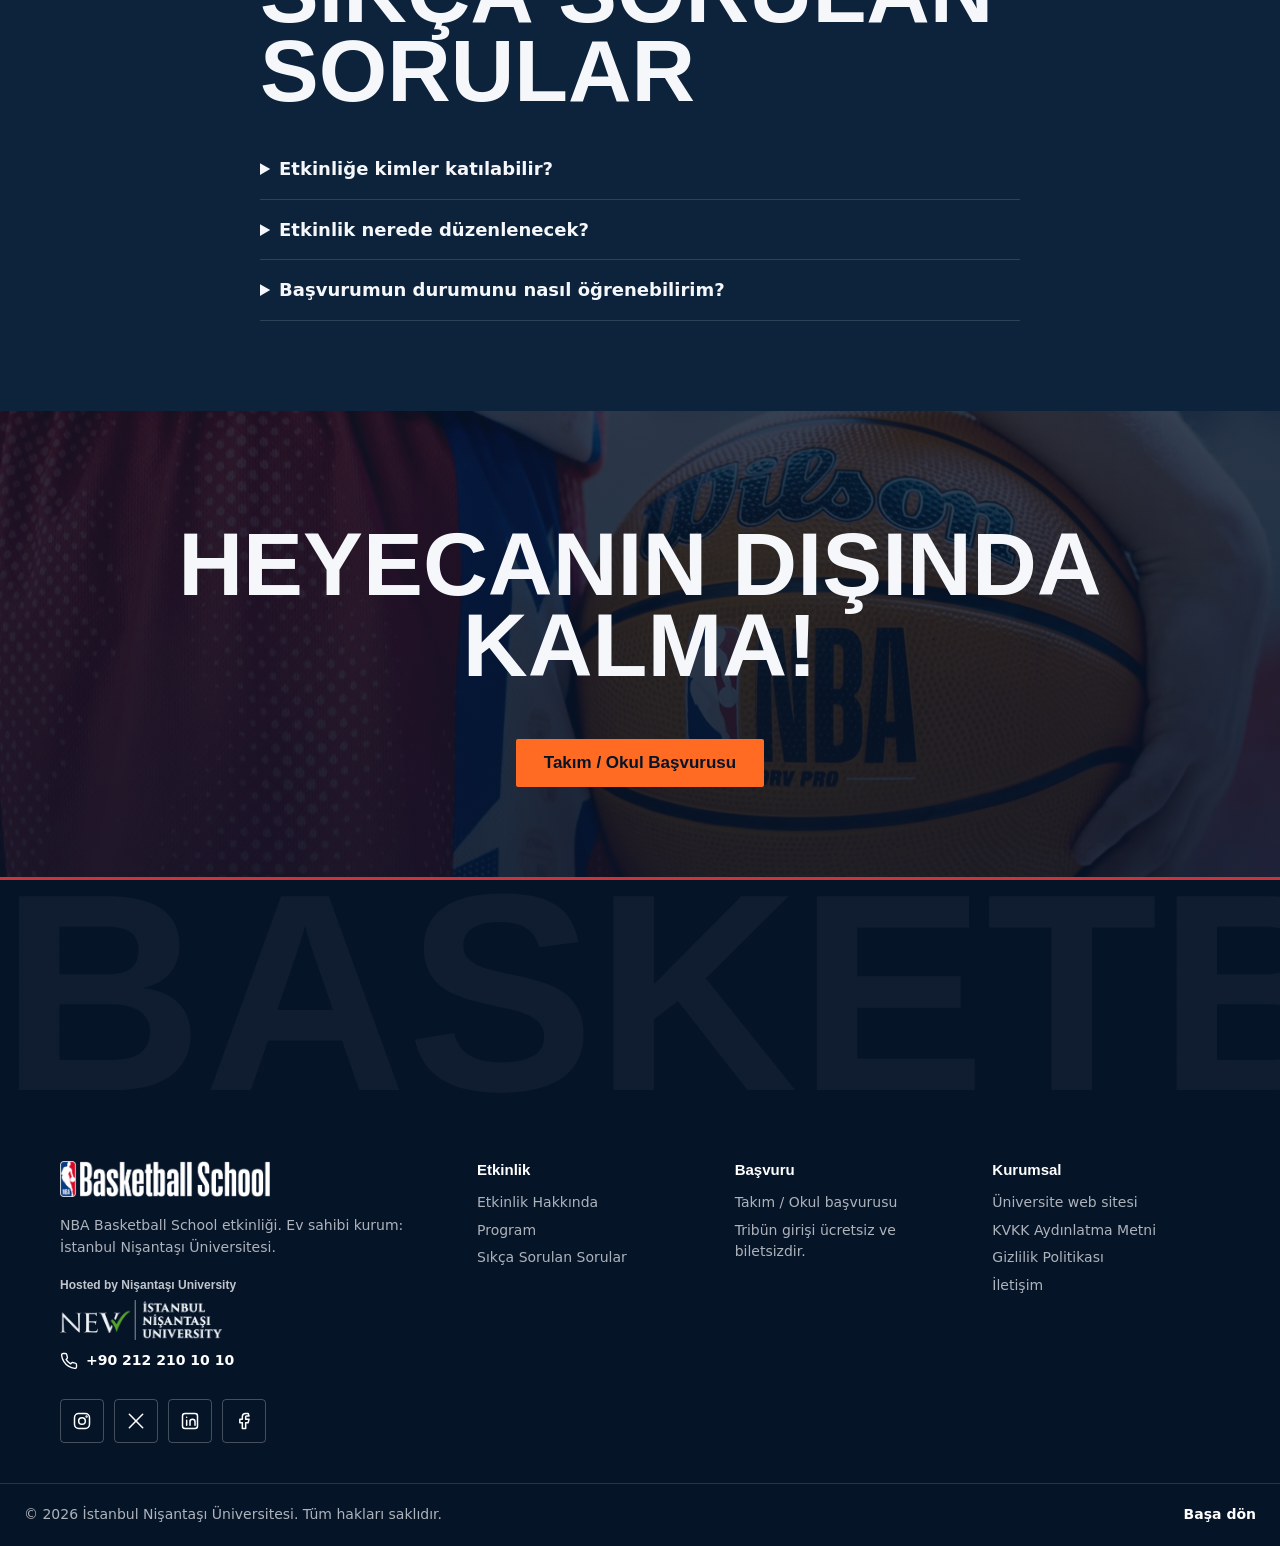
==== commit 3d258a4d: "Update index.html" ====
--- a/index.html
+++ b/index.html
@@ -5,7 +5,7 @@
     <meta name="viewport" content="width=device-width, initial-scale=1, viewport-fit=cover">
     <meta name="referrer" content="strict-origin-when-cross-origin">
     <meta http-equiv="Content-Security-Policy" content="default-src 'self'; base-uri 'self'; form-action 'self'; object-src 'none'; img-src 'self' data:; font-src 'self' data: https://fonts.gstatic.com; style-src 'self' 'unsafe-inline' https://fonts.googleapis.com; script-src 'self'; connect-src 'self'; upgrade-insecure-requests">
-    <title>NBA Basketball School Etkinliği — Hosted by Nişantaşı University</title>
+    <title>NBA Basketball School Etkinliği </title>
     <link rel="stylesheet" href="https://fonts.googleapis.com/css2?family=Barlow+Condensed:wght@700;800&family=Inter:wght@400;600&display=swap">
     <link rel="stylesheet" href="onizleme.css">
   </head>
--- a/onizleme.css
+++ b/onizleme.css
@@ -2092,3 +2092,45 @@
 main{overflow-x:clip}
 .mq{margin-left:0;margin-right:0;transform:rotate(-1.2deg)}
 @media(max-width:899.98px){#m{transform:translateY(-12px)}#m.o{transform:none}}
+
+/* Hakkinda gorseli: cta-banner, degrade gecisli */
+.about-photo{max-width:none;border-bottom:0;-webkit-mask-image:linear-gradient(180deg,transparent 0,#000 28%,#000 100%);mask-image:linear-gradient(180deg,transparent 0,#000 28%,#000 100%)}
+.about-photo img{aspect-ratio:4/3;object-fit:cover;object-position:68% 50%}
+@media(min-width:900px){
+  .about-grid{grid-template-columns:.9fr 1.1fr}
+  .about-photo{-webkit-mask-image:linear-gradient(90deg,transparent 0,#000 38%,#000 100%);mask-image:linear-gradient(90deg,transparent 0,#000 38%,#000 100%)}
+  .about-photo img{aspect-ratio:auto;height:460px}
+}
+
+/* Hakkinda gorseli: bolumu doldursun */
+@media(min-width:900px){
+  #hakkinda{min-height:560px;display:flex;align-items:center}
+  #hakkinda .about-grid{grid-template-columns:1fr;position:relative;z-index:2}
+  #hakkinda .about-text{max-width:min(46%,34rem)}
+  #hakkinda .about-photo{position:absolute;z-index:1;top:0;right:0;bottom:0;width:62%;height:auto;max-width:none;margin:0;
+    -webkit-mask-image:linear-gradient(90deg,transparent 0,#000 40%,#000 100%);mask-image:linear-gradient(90deg,transparent 0,#000 40%,#000 100%)}
+  #hakkinda .about-photo img{position:absolute;inset:0;width:100%;height:100%;aspect-ratio:auto;object-fit:cover;object-position:70% 50%}
+}
+@media(min-width:900px){
+  #hakkinda .about-grid{max-width:none;margin:0;padding-left:clamp(20px,4vw,72px)}
+  #hakkinda .about-text{text-align:left}
+}
+/* Hakkinda gorseli her zaman gorunsun (scroll animasyonuna bagli degil) */
+#hakkinda .about-photo{clip-path:none;transition:none}
+#hakkinda .about-photo img{transform:none!important}
+/* Hakkinda bolumunde gorsel yok: tek sutun */
+@media(min-width:900px){.about-grid{grid-template-columns:1fr}}
+
+/* Mobilde de scroll topu */
+@media(max-width:759.98px){
+  #ball{display:block;width:96px;height:96px;pointer-events:none;z-index:30}
+}
+
+/* Mobil performans: agir SVG filtresi ve surekli animasyonlar kapatildi */
+@media(max-width:759.98px){
+  #ball circle[filter]{filter:none}
+  #ball{filter:none!important}
+  .hero-banner{animation:none}
+  .glow{filter:none;display:none}
+  header.s{backdrop-filter:none;background:rgba(6,20,40,.96)}
+}
